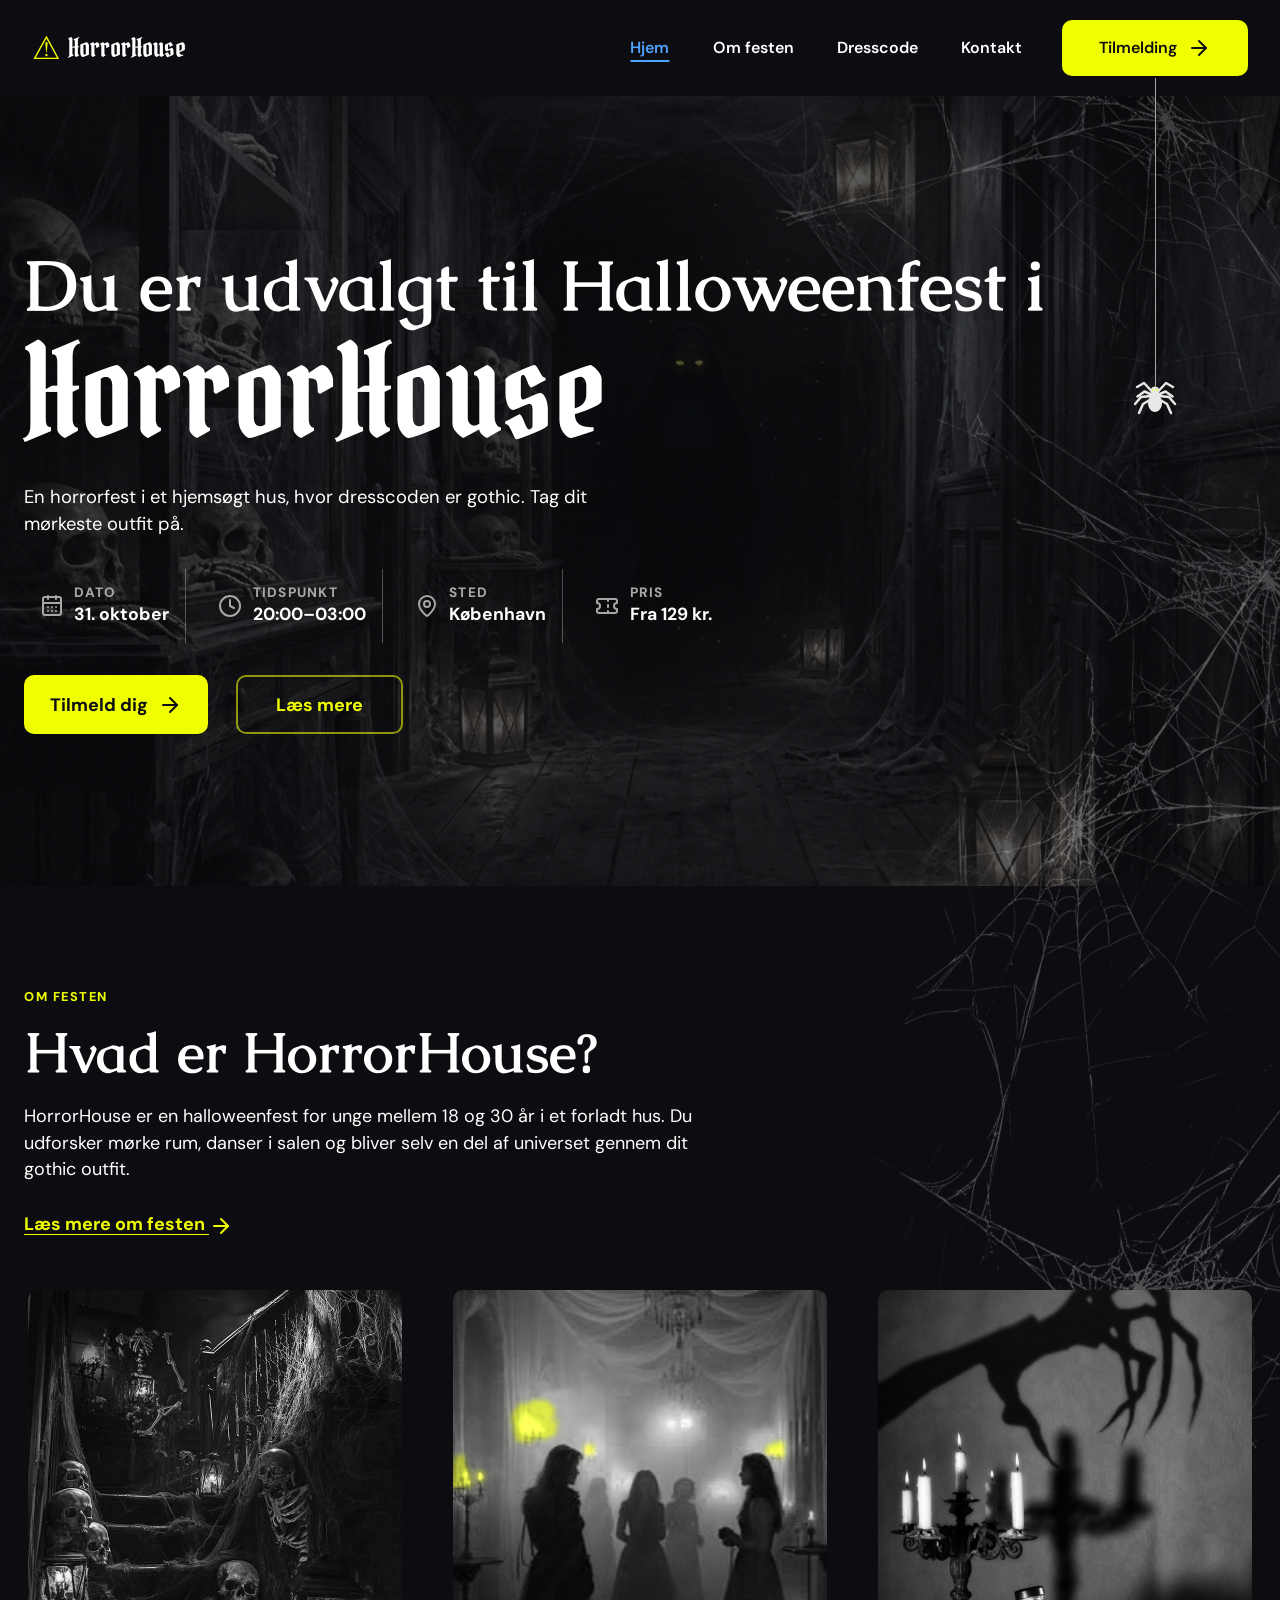
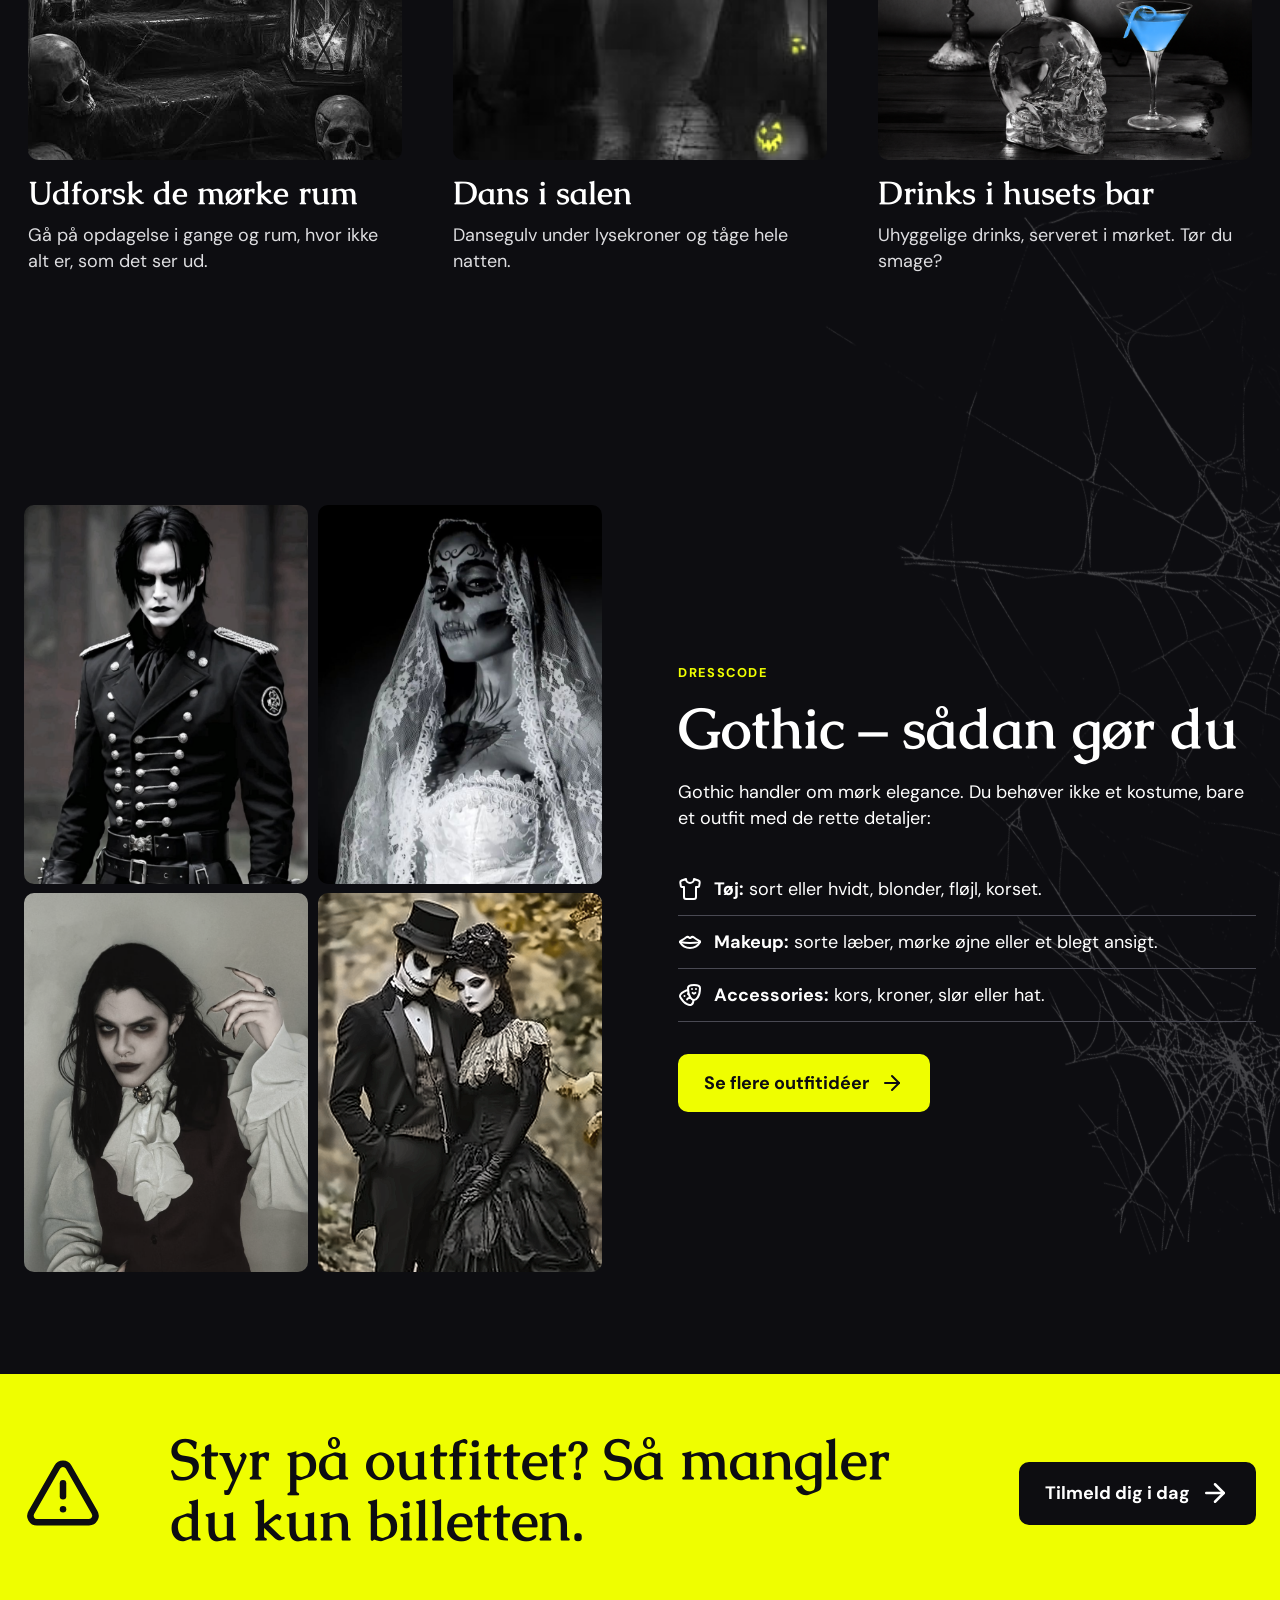
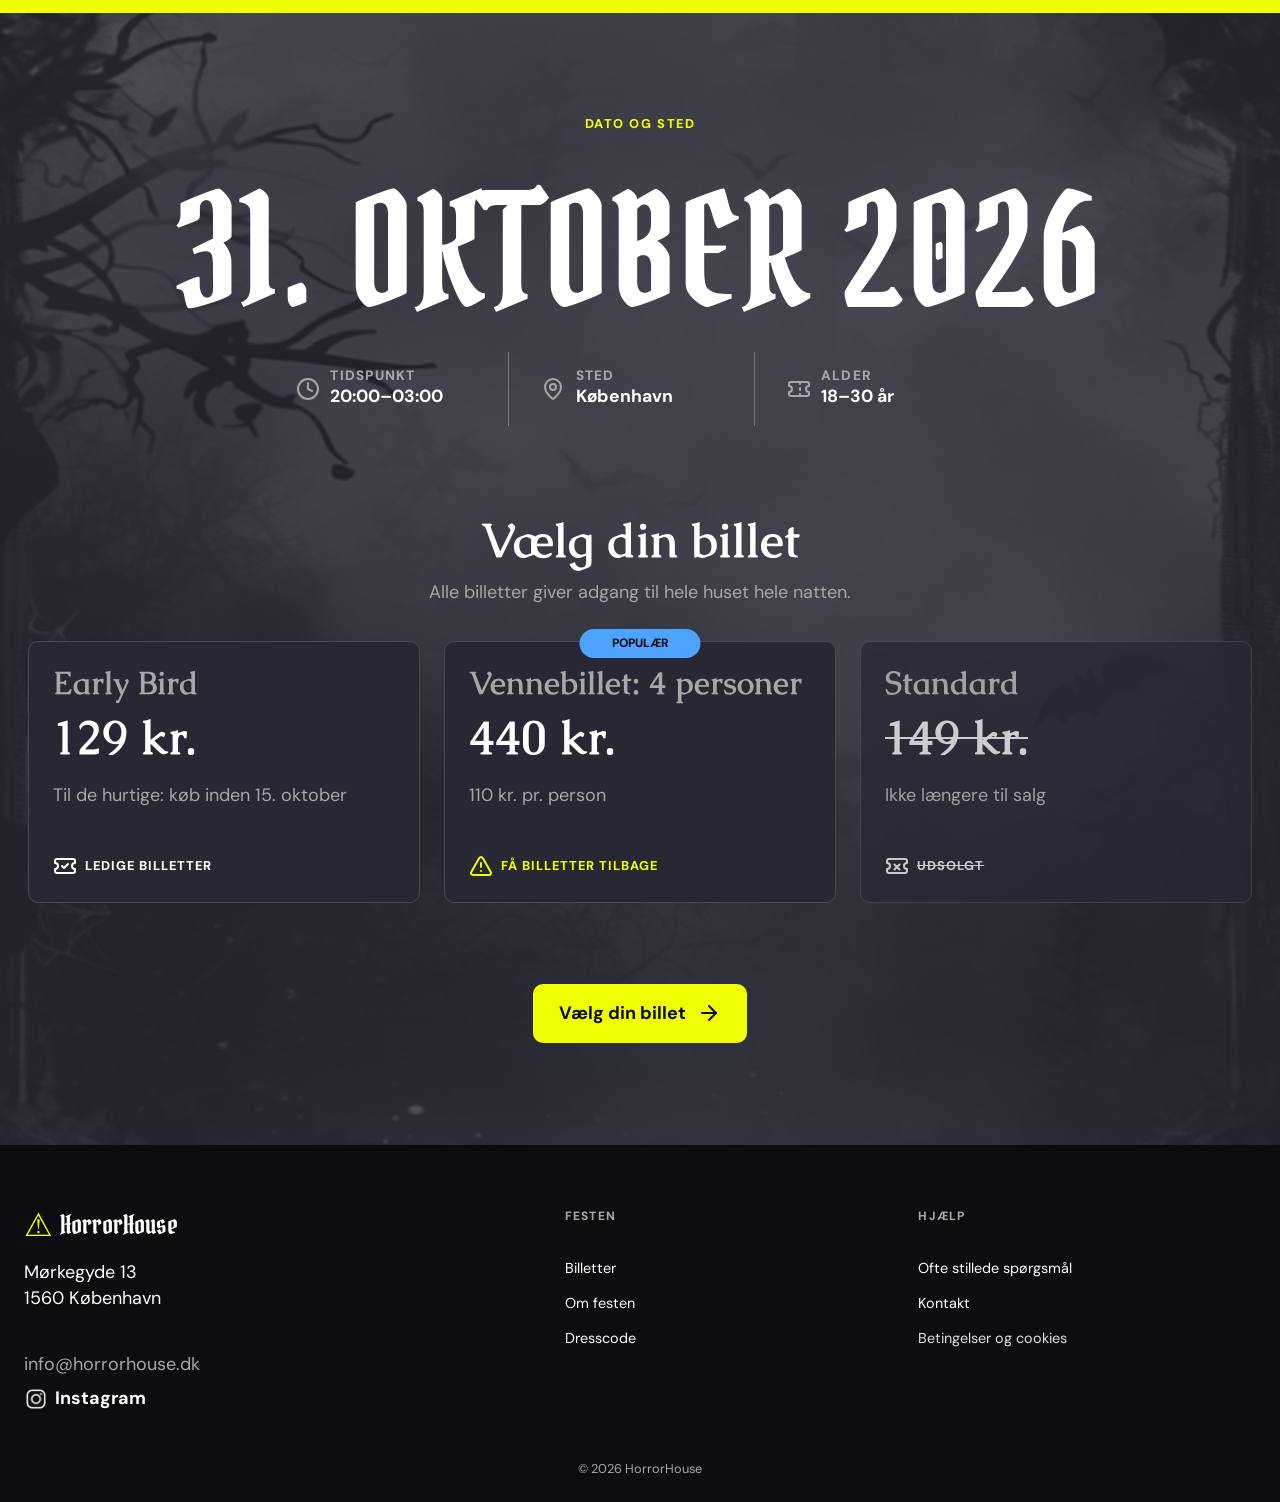
==== index.html @ ebe51654 "Desktop rettet" ====
<!doctype html>
<html lang="da">
<head>
  <meta charset="utf-8">
  <meta name="viewport" content="width=device-width, initial-scale=1">
  <title>HorrorHouse – halloweenfest i København</title>
  <meta name="description" content="Oplev HorrorHouse, en fiktiv gothic halloweenfest for 18–30-årige i København den 31. oktober 2026.">
  <link rel="stylesheet" href="css/style.css">
  <script src="js/script.js" defer></script>
</head>
<body>
  <svg xmlns="http://www.w3.org/2000/svg" style="display:none"><symbol id="i-calendar-days" viewBox="0 0 24 24"><path d="M8 2v3"/><path d="M16 2v3"/><rect x="3" y="3" width="18" height="18" rx="2"/><path d="M3 9h18"/><path d="M8 13h.01"/><path d="M12 13h.01"/><path d="M16 13h.01"/><path d="M8 17h.01"/><path d="M12 17h.01"/><path d="M16 17h.01"/></symbol><symbol id="i-clock" viewBox="0 0 24 24"><circle cx="12" cy="12" r="10"/><path d="M12 6v6l4 2"/></symbol><symbol id="i-map-pin" viewBox="0 0 24 24"><path d="M20 10c0 4.993-5.539 10.193-7.399 11.799a1 1 0 0 1-1.202 0C9.539 20.193 4 14.993 4 10a8 8 0 0 1 16 0"/><circle cx="12" cy="10" r="3"/></symbol><symbol id="i-ticket" viewBox="0 0 24 24"><path d="M2 9a3 3 0 0 1 0 6v2a2 2 0 0 0 2 2h16a2 2 0 0 0 2-2v-2a3 3 0 0 1 0-6V7a2 2 0 0 0-2-2H4a2 2 0 0 0-2 2Z"/><path d="M13 5v2"/><path d="M13 17v2"/><path d="M13 11v2"/></symbol><symbol id="i-ticket-check" viewBox="0 0 24 24"><path d="M2 9a3 3 0 0 1 0 6v2a2 2 0 0 0 2 2h16a2 2 0 0 0 2-2v-2a3 3 0 0 1 0-6V7a2 2 0 0 0-2-2H4a2 2 0 0 0-2 2Z"/><path d="m9 12 2 2 4-4"/></symbol><symbol id="i-ticket-x" viewBox="0 0 24 24"><path d="M2 9a3 3 0 0 1 0 6v2a2 2 0 0 0 2 2h16a2 2 0 0 0 2-2v-2a3 3 0 0 1 0-6V7a2 2 0 0 0-2-2H4a2 2 0 0 0-2 2Z"/><path d="m9.5 10.5 5 5"/><path d="m14.5 10.5-5 5"/></symbol><symbol id="i-arrow-right" viewBox="0 0 24 24"><path d="M5 12h14"/><path d="m12 5 7 7-7 7"/></symbol><symbol id="i-shirt" viewBox="0 0 24 24"><path d="M20.38 3.46 16 2a4 4 0 0 1-8 0L3.62 3.46a2 2 0 0 0-1.34 2.23l.58 3.47a1 1 0 0 0 .99.84H6v10c0 1.1.9 2 2 2h8a2 2 0 0 0 2-2V10h2.15a1 1 0 0 0 .99-.84l.58-3.47a2 2 0 0 0-1.34-2.23z"/></symbol><symbol id="i-mouth" viewBox="0 0 24 24"><path d="M2 12a50.5 50.5 0 0020 0 1 1 0 00-1-1"/><path d="M2.457 11.159a1 1 0 00-.307 1.369 11.59 11.59 0 0019.7 0 1 1 0 00-.308-1.368c-2.426-1.568-3.65-2.284-5.479-3.644a2.6 2.6 0 00-3.373.208 1 1 0 01-1.38 0 2.62 2.62 0 00-3.373-.208c-1.83 1.36-3.053 2.076-5.48 3.643"/></symbol><symbol id="i-drama" viewBox="0 0 24 24"><path d="M10 11h.01"/><path d="M14 6h.01"/><path d="M18 6h.01"/><path d="M6.5 13.1h.01"/><path d="M22 5c0 9-4 12-6 12s-6-3-6-12c0-2 2-3 6-3s6 1 6 3"/><path d="M17.4 9.9c-.8.8-2 .8-2.8 0"/><path d="M10.1 7.1C9 7.2 7.7 7.7 6 8.6c-3.5 2-4.7 3.9-3.7 5.6 4.5 7.8 9.5 8.4 11.2 7.4.9-.5 1.9-2.1 1.9-4.7"/><path d="M9.1 16.5c.3-1.1 1.4-1.7 2.4-1.4"/></symbol><symbol id="i-triangle-alert" viewBox="0 0 24 24"><path d="m21.73 18-8-14a2 2 0 0 0-3.48 0l-8 14A2 2 0 0 0 4 21h16a2 2 0 0 0 1.73-3"/><path d="M12 9v4"/><path d="M12 17h.01"/></symbol></svg>
  <a class="skip-link" href="#main-content">Gå til hovedindhold</a>
  <header class="site-header">
    <a class="brand" href="index.html" aria-label="HorrorHouse – forside"><span class="brand-mark" aria-hidden="true">⚠</span><span>HorrorHouse</span></a>
    <button class="menu-toggle" type="button" aria-expanded="false" aria-controls="primary-navigation"><span class="sr-only">Åbn menu</span><span aria-hidden="true"></span></button>
    <nav class="site-nav" id="primary-navigation" aria-label="Primær navigation">
      <a href="index.html" aria-current="page">Hjem</a>
      <a href="om-festen.html">Om festen</a>
      <a href="dresscode.html">Dresscode</a>
      <a href="kontakt.html">Kontakt</a>
      <a class="button button-small" href="tilmelding.html">Tilmelding <svg class="icon" aria-hidden="true"><use href="#i-arrow-right"/></svg></a>
    </nav>
  </header>

  <main id="main-content" class="home-main">
    <section class="home-hero hero-dark" aria-labelledby="home-title">
      <div class="hero-media" aria-hidden="true">
        <img class="hero-image" src="assets/images/home/hero.jpg" width="1376" height="768" alt="" fetchpriority="high">
        <div class="hero-overlay"></div>
      </div>
      <div class="decor-layer" aria-hidden="true">
        <div class="web web-hero-2"><div class="web-shape"><img class="web-image" src="assets/images/home/web.png" width="673" height="1200" alt=""></div></div>
        <div class="web web-hero-1"><div class="web-shape"><img class="web-image" src="assets/images/home/web.png" width="673" height="1200" alt=""></div></div>
        <div class="hero-thread"><img class="hero-spider" src="assets/icons/figma-09.svg" width="50" height="50" alt=""></div>
      </div>
      <div class="container hero-content">
        <h1 id="home-title"><span class="hero-title-line">Du er udvalgt til Halloweenfest i</span> <span class="hero-title-brand pirata">HorrorHouse</span></h1>
        <p class="hero-lead">En horrorfest i et hjemsøgt hus, hvor dresscoden er gothic. Tag dit mørkeste outfit på.</p>
        <dl class="event-facts event-facts-hero">
          <div><dt><svg class="icon" aria-hidden="true"><use href="#i-calendar-days"/></svg>Dato</dt><dd>31. oktober</dd></div>
          <div><dt><svg class="icon" aria-hidden="true"><use href="#i-clock"/></svg>Tidspunkt</dt><dd>20:00–03:00</dd></div>
          <div><dt><svg class="icon" aria-hidden="true"><use href="#i-map-pin"/></svg>Sted</dt><dd>København</dd></div>
          <div><dt><svg class="icon" aria-hidden="true"><use href="#i-ticket"/></svg>Pris</dt><dd>Fra 129 kr.</dd></div>
        </dl>
        <div class="button-row"><a class="button" href="tilmelding.html">Tilmeld dig <svg class="icon" aria-hidden="true"><use href="#i-arrow-right"/></svg></a><a class="button button-secondary" href="om-festen.html">Læs mere</a></div>
      </div>
    </section>

    <section class="section section-dark home-about-section" aria-labelledby="about-home-title">
      <div class="decor-layer" aria-hidden="true">
        <div class="web web-about"><div class="web-shape"><img class="web-image" src="assets/images/home/web.png" width="673" height="1200" alt=""></div></div>
      </div>
      <div class="container">
        <div class="home-about-intro">
          <p class="eyebrow">Om festen</p>
          <h2 id="about-home-title">Hvad er HorrorHouse?</h2>
          <p>HorrorHouse er en halloweenfest for unge mellem 18 og 30 år i et forladt hus. Du udforsker mørke rum, danser i salen og bliver selv en del af universet gennem dit gothic outfit.</p>
          <a class="text-link" href="om-festen.html">Læs mere om festen <svg class="icon" aria-hidden="true"><use href="#i-arrow-right"/></svg></a>
        </div>
        <div class="card-scroller" tabindex="0" role="region" aria-label="Oplevelser – rul vandret for flere">
          <article class="image-card"><img src="assets/images/home/home-1.jpg" width="723" height="960" loading="lazy" alt="Mørk trappe med spindelvæv, skeletter og lanterner"><div><h3>Udforsk de mørke rum</h3><p>Gå på opdagelse i gange og rum, hvor ikke alt er, som det ser ud.</p></div></article>
          <article class="image-card"><img src="assets/images/home/home-05.png" width="236" height="419" loading="lazy" alt="Silhuetter af gæster i en tåget balsal"><div><h3>Dans i salen</h3><p>Dansegulv under lysekroner og tåge hele natten.</p></div></article>
          <article class="image-card"><img src="assets/images/home/home-06.png" width="1024" height="1536" loading="lazy" alt="Blå drink og kranieflaske ved levende lys"><div><h3>Drinks i husets bar</h3><p>Uhyggelige drinks, serveret i mørket. Tør du smage?</p></div></article>
        </div>
      </div>
    </section>

    <section class="section dresscode-preview" aria-labelledby="dresscode-home-title">
      <div class="decor-layer" aria-hidden="true">
        <div class="web web-dresscode"><div class="web-shape"><img class="web-image" src="assets/images/home/web.png" width="673" height="1200" alt=""></div></div>
      </div>
      <div class="container split split-wide">
        <div class="portrait-grid" role="group" aria-label="Inspiration til gothic outfits">
          <img src="assets/images/home/home-5.png" width="826" height="1264" loading="lazy" alt="Sort militærinspireret gothic outfit">
          <img src="assets/images/home/home-13.jpg" width="736" height="1262" loading="lazy" alt="Gothic brudelook med hvidt slør og dramatisk makeup">
          <img src="assets/images/home/home-3.png" width="826" height="1264" loading="lazy" alt="Gothic outfit med hvid skjorte og mørk vest">
          <img src="assets/images/home/home-2.png" width="944" height="1772" loading="lazy" alt="Gothic par i sorte klassiske outfits">
        </div>
        <div>
          <p class="eyebrow">Dresscode</p>
          <h2 id="dresscode-home-title">Gothic – sådan gør du</h2>
          <p>Gothic handler om mørk elegance. Du behøver ikke et kostume, bare et outfit med de rette detaljer:</p>
          <ul class="accent-list">
            <li><svg class="icon" aria-hidden="true"><use href="#i-shirt"/></svg><strong>Tøj:</strong> sort eller hvidt, blonder, fløjl, korset.</li>
            <li><svg class="icon" aria-hidden="true"><use href="#i-mouth"/></svg><strong>Makeup:</strong> sorte læber, mørke øjne eller et blegt ansigt.</li>
            <li><svg class="icon" aria-hidden="true"><use href="#i-drama"/></svg><strong>Accessories:</strong> kors, kroner, slør eller hat.</li>
          </ul>
          <a class="button" href="dresscode.html">Se flere outfitidéer <svg class="icon" aria-hidden="true"><use href="#i-arrow-right"/></svg></a>
        </div>
      </div>
    </section>

    <section class="cta-band" aria-labelledby="outfit-cta-title"><div class="container cta-inner"><svg class="icon icon--xl" aria-hidden="true"><use href="#i-triangle-alert"/></svg><h2 id="outfit-cta-title">Styr på outfittet? Så mangler du kun billetten.</h2><a class="button button-dark" href="tilmelding.html">Tilmeld dig i dag <svg class="icon icon--lg" aria-hidden="true"><use href="#i-arrow-right"/></svg></a></div></section>

    <section class="section tickets-home" aria-labelledby="tickets-home-title">
      <div class="tickets-overlay"></div>
      <div class="container tickets-content">
        <p class="eyebrow">Dato og sted</p>
        <h2 id="tickets-home-title"><span class="display-number">31.</span> oktober 2026</h2>
        <dl class="event-facts event-facts-bottom"><div><dt><svg class="icon" aria-hidden="true"><use href="#i-clock"/></svg>Tidspunkt</dt><dd>20:00–03:00</dd></div><div><dt><svg class="icon" aria-hidden="true"><use href="#i-map-pin"/></svg>Sted</dt><dd>København</dd></div><div><dt><svg class="icon" aria-hidden="true"><use href="#i-ticket"/></svg>Alder</dt><dd>18–30 år</dd></div></dl>
        <div class="tickets-heading"><h3>Vælg din billet</h3><p>Alle billetter giver adgang til hele huset hele natten.</p></div>
        <div class="ticket-grid">
          <article class="ticket-card available"><p class="ticket-status"><svg class="icon" aria-hidden="true"><use href="#i-ticket-check"/></svg>Ledige billetter</p><h3>Early Bird</h3><p class="price">129 kr.</p><p>Til de hurtige: køb inden 15. oktober</p></article>
          <article class="ticket-card featured"><p class="ticket-status"><svg class="icon" aria-hidden="true"><use href="#i-triangle-alert"/></svg>Få billetter tilbage</p><h3>Vennebillet: 4 personer</h3><p class="price">440 kr.</p><p>110 kr. pr. person</p><span class="badge">Populær</span></article>
          <article class="ticket-card sold-out"><p class="ticket-status"><svg class="icon" aria-hidden="true"><use href="#i-ticket-x"/></svg>Udsolgt</p><h3>Standard</h3><p class="price">149 kr.</p><p>Ikke længere til salg</p></article>
        </div>
        <a class="button" href="tilmelding.html">Vælg din billet <svg class="icon" aria-hidden="true"><use href="#i-arrow-right"/></svg></a>
      </div>
    </section>
  </main>

  <footer class="site-footer">
    <div class="container footer-grid">
      <div class="footer-brand"><a class="brand" href="index.html"><span class="brand-mark" aria-hidden="true">⚠</span><span>HorrorHouse</span></a><address>Mørkegyde 13<br>1560 København</address></div>
      <div class="footer-contact"><a href="mailto:info@horrorhouse.dk">info@horrorhouse.dk</a><a class="instagram" href="https://www.instagram.com/" aria-label="HorrorHouse på Instagram"><img src="assets/images/home/home-12.png" width="100" height="100" alt=""> Instagram</a></div>
      <nav class="footer-nav" aria-label="Footer navigation"><div><h2>Festen</h2><a href="tilmelding.html">Billetter</a><a href="om-festen.html">Om festen</a><a href="dresscode.html">Dresscode</a></div><div><h2>Hjælp</h2><a href="kontakt.html#faq">Ofte stillede spørgsmål</a><a href="kontakt.html">Kontakt</a><span>Betingelser og cookies</span></div></nav>
    </div><p class="copyright">© 2026 HorrorHouse</p>
  </footer>
</body>
</html>
---- css/style.css ----
/* === Fonts === */

@font-face {
  font-family: "Pirata One";
  src: url("../assets/fonts/pirata-one-regular.ttf") format("truetype");
  font-weight: 400;
  font-style: normal;
  font-display: swap;
}

@font-face {
  font-family: Caudex;
  src: url("../assets/fonts/caudex-regular.ttf") format("truetype");
  font-weight: 400;
  font-style: normal;
  font-display: swap;
}

@font-face {
  font-family: Caudex;
  src: url("../assets/fonts/caudex-bold.ttf") format("truetype");
  font-weight: 700;
  font-style: normal;
  font-display: swap;
}

@font-face {
  font-family: "DM Sans";
  src: url("../assets/fonts/dm-sans-regular.ttf") format("truetype");
  font-weight: 400;
  font-style: normal;
  font-display: swap;
}

@font-face {
  font-family: "DM Sans";
  src: url("../assets/fonts/dm-sans-semibold.ttf") format("truetype");
  font-weight: 600;
  font-style: normal;
  font-display: swap;
}

@font-face {
  font-family: "DM Sans";
  src: url("../assets/fonts/dm-sans-bold.ttf") format("truetype");
  font-weight: 700;
  font-style: normal;
  font-display: swap;
}

@font-face {
  font-family: "DM Sans";
  src: url("../assets/fonts/dm-sans-extrabold.ttf") format("truetype");
  font-weight: 800;
  font-style: normal;
  font-display: swap;
}


/* === Variables, reset and base styles === */

:root {
  --black: #0d0d11;
  --gray: #282835;
  --gray-2: #494953;
  --muted: #a7a7a7;
  --white: #fff;
  --yellow: #effe00;
  --blue: #4da3ff;
  --error: #ff8278;
  --radius: 10px;
  --container: 1280px; /* Figma: 1440 px frame med 80 px sidemargen */
  --header-pad-x: max(2rem, calc((100vw - var(--container)) / 2)); /* header: afstand til sidekant (desktop) */
  --nav-cta-width: 186px; /* header-CTA (Figma: 186 × 56 px). Bruges også til at centrere edderkoppetråden under knappen */
  --space-section: clamp(4.5rem, 8vw, 8rem);
}

*,
*::before,
*::after {
  box-sizing: border-box;
}

html {
  scroll-behavior: smooth;
}

body {
  margin: 0;
  background: var(--black);
  color: var(--white);
  font-family: "DM Sans", sans-serif;
  font-size: 1.0625rem;
  line-height: 1.45;
  overflow-x: hidden;
  overflow-x: clip;
}

body.menu-open {
  overflow: hidden;
}

img {
  display: block;
  max-width: 100%;
  height: auto;
}

a {
  color: inherit;
  text-underline-offset: .2em;
}

button,
input,
select,
textarea {
  font: inherit;
}

button {
  color: inherit;
}

h1,
h2,
h3,
p {
  margin-top: 0;
}

h1,
h2,
h3 {
  font-family: Caudex, serif;
  line-height: 1.08;
}

h1 {
  font-size: clamp(3rem, 8vw, 6rem);
  margin-bottom: 1.4rem;
}

h2 {
  font-size: clamp(2rem, 5vw, 3.5rem);
  margin-bottom: 1.25rem;
}

h3 {
  font-size: clamp(1.35rem, 2.5vw, 2rem);
  margin-bottom: .75rem;
}

p {
  margin-bottom: 1.35rem;
}

.icon {
  width: 24px;
  height: 24px;
  flex-shrink: 0;
  fill: none;
  stroke: currentColor;
  stroke-width: 2;
  stroke-linecap: round;
  stroke-linejoin: round;
}
.icon--lg { width: 30px; height: 30px; } /* pilen i CTA-knappen */
.icon--xl { width: 78px; height: 78px; } /* advarselstrekanten */

.pirata {
  font-family: "Pirata One", serif;
  font-weight: 400;
}

.container {
  width: min(100% - 2rem, var(--container));
  margin-inline: auto;
}

.section {
  padding-block: var(--space-section);
  background: var(--black);
}

.section-gray {
  background: var(--gray);
}

.section-dark {
  background: #16161d;
}

.sr-only {
  position: absolute !important;
  width: 1px;
  height: 1px;
  padding: 0;
  margin: -1px;
  overflow: hidden;
  white-space: nowrap;
  border: 0;
}

.skip-link {
  position: fixed;
  z-index: 1000;
  top: .75rem;
  left: .75rem;
  padding: .8rem 1rem;
  border-radius: var(--radius);
  background: var(--yellow);
  color: var(--black);
  font-weight: 800;
  transform: translateY(-180%);
}

.skip-link:focus {
  transform: none;
}

:focus-visible {
  outline: 3px solid var(--yellow);
  outline-offset: 4px;
}


/* === Header and navigation === */

.site-header {
  height: 70px;
  padding: 0 1rem;
  background: var(--black);
  display: flex;
  align-items: center;
  justify-content: space-between;
  position: relative;
  z-index: 100;
}

.brand {
  display: inline-flex;
  align-items: center;
  gap: .45rem;
  text-decoration: none;
  font: 400 1.6rem/1 "Pirata One", serif;
  white-space: nowrap;
}

.brand-mark {
  color: var(--yellow);
  font-family: system-ui, sans-serif;
  font-size: 1.25em;
  line-height: 1;
}

.menu-toggle {
  width: 44px;
  height: 44px;
  border: 0;
  border-radius: var(--radius);
  background: transparent;
  display: grid;
  place-items: center;
  cursor: pointer;
}

.menu-toggle > span[aria-hidden] {
  width: 26px;
  height: 18px;
  position: relative;
  border-top: 2px solid var(--white);
  border-bottom: 2px solid var(--white);
}

.menu-toggle > span[aria-hidden]::after {
  content: "";
  position: absolute;
  left: 0;
  right: 0;
  top: 6px;
  border-top: 2px solid var(--white);
}

.menu-toggle[aria-expanded="true"] > span[aria-hidden] {
  border: 0;
}

.menu-toggle[aria-expanded="true"] > span[aria-hidden]::before,
.menu-toggle[aria-expanded="true"] > span[aria-hidden]::after {
  content: "";
  position: absolute;
  inset: auto 0;
  top: 8px;
  border-top: 2px solid var(--white);
  transform: rotate(45deg);
}

.menu-toggle[aria-expanded="true"] > span[aria-hidden]::after {
  transform: rotate(-45deg);
}

.site-nav {
  display: none;
  position: fixed;
  inset: 70px 0 0;
  background: var(--black);
  padding: 3rem 1.25rem;
  flex-direction: column;
  align-items: stretch;
  gap: .5rem;
  overflow: auto;
}

.site-nav.is-open {
  display: flex;
}

.site-nav a {
  padding: 1rem;
  border-bottom: 1px solid var(--gray-2);
  text-decoration: none;
  font-size: 1.25rem;
  font-weight: 600;
}

.site-nav a[aria-current="page"] {
  color: var(--blue);
  text-decoration: underline;
  text-decoration-thickness: 2px;
}

.site-nav a:not(.button):hover,
.text-link:hover,
.footer-contact a:hover,
.footer-nav a:hover {
  color: var(--blue);
}

.site-nav .button[aria-current="page"] {
  background: var(--blue);
  border-color: var(--blue);
  color: var(--black);
  text-decoration: none;
}


/* === Buttons, links and shared elements === */

.button {
  min-height: 52px;
  display: inline-flex;
  align-items: center;
  justify-content: center;
  gap: .65rem;
  padding: .9rem 1.5rem;
  border: 2px solid var(--yellow);
  border-radius: var(--radius);
  background: var(--yellow);
  color: var(--black);
  font-weight: 700;
  text-decoration: none;
  cursor: pointer;
  transition: background-color .2s, color .2s, transform .2s;
}

.button:hover {
  background: var(--blue);
  border-color: var(--blue);
  color: var(--black);
}

.button:active {
  transform: translateY(1px);
}

.button-secondary {
  background: transparent;
  color: var(--yellow);
  border-color: #effe0091;
  padding: 0 38px;
}

.button-secondary:hover {
  background: var(--blue);
  border-color: var(--blue);
  color: var(--black);
}

.button-dark {
  background: var(--black);
  border-color: var(--black);
  color: var(--white);
}

.button-dark:hover {
  background: var(--blue);
  border-color: var(--blue);
  color: var(--black);
}

.cta-band :focus-visible {
  outline-color: var(--black);
}

.button-small {
  min-height: 46px;
  padding: .7rem 1.25rem;
}

.button-row {
  display: flex;
  flex-wrap: wrap;
  gap: 1.7rem;
}

.text-link {
  display: inline-block;
  font-weight: 700;
  color: var(--yellow);
  margin-top: .5rem;
}

.text-link .icon {
  vertical-align: middle;
}

.eyebrow {
  text-transform: uppercase;
  letter-spacing: .12em;
  font-size: .8rem;
  font-weight: 800;
  color: var(--yellow);
  margin-bottom: 1rem;
}

.hero-overlay,
.tickets-overlay,
.signup-overlay {
  position: absolute;
  inset: 0;
  background: linear-gradient(90deg, rgba(13, 13, 17, .95), rgba(13, 13, 17, .55));
}


/* === Home page: hero === */

.hero-dark,
.page-hero,
.signup-hero,
.contact-hero {
  position: relative;
  isolation: isolate;
  background-repeat: no-repeat;
  background-size: cover;
  background-position: center;
}

.hero-content,
.page-hero-content,
.signup-hero > .container,
.contact-hero > .container {
  position: relative;
  z-index: 1;
}

.home-hero h1 {
  max-width: 850px;
}

.hero-lead {
  max-width: 620px;
  font-size: 1.15rem;
}

.event-facts {
  display: grid;
  margin: 2rem 0;
  padding: 0;
}

.event-facts > div {
  padding: 1rem 0;
  border-bottom: 1px solid rgba(255, 255, 255, .28);
}

.event-facts dt {
  color: var(--muted);
  font-size: .85rem;
  text-transform: uppercase;
  font-weight: 800;
  letter-spacing: .09em;
  line-height: 1.2;
}

.event-facts dd {
  margin: 0;
  font-weight: 700;
  font-size: 1.1rem;
}

.event-facts-hero {
  grid-template-columns: repeat(2, 1fr);
  max-width: 700px;
  gap: 0 1rem;
}

/* Ikon til venstre for label og værdi, lodret centreret ud for begge linjer */
.event-facts-hero > div {
  position: relative;
}

.event-facts-hero dt,
.event-facts-hero dd {
  padding-left: 2.15rem;
}

.event-facts-hero .icon {
  position: absolute;
  top: 50%;
  left: 0;
  transform: translateY(-50%);
}


/* === Home page: hero image, spiderwebs and load animation === */

/*
  Load animation: START -> END (design frames: desktop 1440 px, mobile 402 px).
  The normal styles below are the END state, so the page looks correct without
  JavaScript and with reduced motion. The @keyframes only describe the START
  state. Mobile-first: mobile values here, desktop values in the 900px query.
  Timing is controlled by the --load-* variables.
*/

:root {
  --load-fade-duration: 1.6s;
  --load-fade-easing: ease-out;
  --load-fall-duration: 2.2s;
  --load-fall-easing: ease-in-out;
}

.home-hero {
  --hero-image-height: 284px;
  --hero-overlay-start: .9;
  --hero-overlay-end: .72;
  --thread-top: -20px;
  --thread-right: 9px;
  --thread-start: 30px;
  --thread-end: 201px;
  --spider-size: 20px;
  --spider-hang-start: 6px;
  --spider-hang-end: 10px;
  min-height: 760px;
  display: flex;
  align-items: flex-start;
  padding-block: calc(var(--hero-image-height) + 1.25rem) 4rem;
  /* No isolation: the layers below are ordered together with the neighbouring sections */
  isolation: auto;
}

/* Layer order (bottom to top): image + overlay 0, webs 1, content 2, thread and spider 101 */
.home-hero .hero-content {
  z-index: 2;
}

/* The spiderwebs extend past the right page edge: clip them on the page wrapper, not on the hero */
.home-main {
  overflow-x: clip;
}

.home-about-section,
.dresscode-preview {
  position: relative;
}

.home-about-section > .container,
.dresscode-preview > .container {
  position: relative;
  z-index: 2;
}

/* Hero image and overlay (mobile: banner above the text, desktop: whole hero) */
.hero-media {
  position: absolute;
  z-index: 0;
  inset: 0 0 auto;
  height: var(--hero-image-height);
  overflow: hidden;
}

.hero-image {
  position: absolute;
  top: 0;
  left: 0;
  width: 100%;
  max-width: none;
  height: 100%;
  object-fit: cover;
  transform: var(--hero-image-end, none);
  animation: hero-image-pan var(--load-fade-duration) var(--load-fade-easing) backwards;
}

.home-hero .hero-overlay {
  background: var(--black);
  opacity: var(--hero-overlay-end);
  animation: hero-overlay-lighten var(--load-fade-duration) var(--load-fade-easing) backwards;
}

/* Layer matching the design's container: 20px inside the page edges on mobile */
.decor-layer {
  position: absolute;
  inset: 0 20px;
  pointer-events: none;
}

/* Spiderwebs: .web = rotated bounding box, .web-shape = rotated/flipped element, .web-image = image fill */
.web {
  position: absolute;
  z-index: 1;
  top: var(--web-top);
  right: var(--web-right);
  width: var(--web-width);
  height: var(--web-height);
  display: flex;
  align-items: center;
  justify-content: center;
  pointer-events: none;
  animation: web-fade-in var(--load-fade-duration) var(--load-fade-easing) backwards;
}

.web-shape {
  position: relative;
  flex: none;
  width: var(--shape-width);
  height: var(--shape-height);
  overflow: hidden;
  transform: var(--shape-transform);
}

.web-image {
  position: absolute;
  top: var(--image-top, 0);
  left: .03%;
  width: var(--image-width, 105.11%);
  max-width: none;
  height: var(--image-height, 100%);
  opacity: var(--image-opacity, .24);
}

.web-hero-1 {
  --web-top: -208px;
  --web-right: -76.47px;
  --web-width: 240.47px;
  --web-height: 471.11px;
  --shape-width: 171.72px;
  --shape-height: 449.66px;
  --shape-transform: rotate(-9.07deg) scaleY(-1);
}

.web-hero-2 {
  --web-top: 212.31px;
  --web-right: -86.63px;
  --web-width: 207.66px;
  --web-height: 405.49px;
  --shape-width: 171.72px;
  --shape-height: 391.1px;
  --shape-transform: rotate(5.38deg) scaleY(-1);
  --image-top: -34.3%;
  --image-height: 134.3%;
}

.web-about {
  --web-top: -100px;
  --web-right: -107.07px;
  --web-width: 237.07px;
  --web-height: 461.32px;
  --shape-width: 166.1px;
  --shape-height: 439.79px;
  --shape-transform: rotate(-9.59deg) scaleY(-1);
}

.web-dresscode {
  --web-top: -48px;
  --web-right: -72.9px;
  --web-width: 189.9px;
  --web-height: 347.53px;
  --shape-width: 143.41px;
  --shape-height: 330.18px;
  --shape-transform: rotate(-8.36deg) scaleY(-1);
}

/* Thread and spider move together: the spider hangs at the bottom end of the thread */
.hero-thread {
  position: absolute;
  z-index: 101;
  top: var(--thread-top);
  right: var(--thread-right);
  width: 1px;
  height: var(--thread-end);
  background: var(--muted);
  pointer-events: none;
  animation: thread-lower var(--load-fall-duration) var(--load-fall-easing) backwards;
}

.hero-spider {
  position: absolute;
  top: 100%;
  left: calc(var(--spider-size) / -2);
  width: var(--spider-size);
  max-width: none;
  height: var(--spider-size);
  transform: translateY(calc(var(--spider-hang-end) * -1));
  animation: spider-lower var(--load-fall-duration) var(--load-fall-easing) backwards;
}

/* The thread sits above the header (z-index 100), so hide it behind the open mobile menu */
body.menu-open .hero-thread {
  visibility: hidden;
}

@keyframes hero-overlay-lighten {
  from {
    opacity: var(--hero-overlay-start);
  }
}

@keyframes hero-image-pan {
  from {
    transform: var(--hero-image-start, none);
  }
}

@keyframes web-fade-in {
  from {
    opacity: 0;
  }
}

@keyframes thread-lower {
  from {
    height: var(--thread-start);
  }
}

@keyframes spider-lower {
  from {
    transform: translateY(calc(var(--spider-hang-start) * -1));
  }
}


/* === Home page: cards, about section, CTA and tickets === */

.card-scroller,
.ticket-grid {
  display: flex;
  gap: 1rem;
  overflow-x: auto;
  scroll-snap-type: x mandatory;
  padding: .25rem 1rem 1.25rem;
  margin-inline: -1rem;
  scrollbar-color: var(--yellow) var(--gray);
}

.ticket-grid {
  padding-top: 1.25rem;
}

.image-card,
.look-card,
.ticket-card {
  flex: 0 0 min(84vw, 330px);
  scroll-snap-align: start;
  border-radius: var(--radius);
  overflow: hidden;
  background: var(--gray);
}

.image-card img {
  width: 100%;
  height: 420px;
  object-fit: cover;
}

.image-card > div,
.look-card > div {
  padding: 1.4rem;
}

.image-card p,
.look-card p {
  color: #dedee1;
}

.home-about-section {
  background: var(--black);
}

.home-about-intro {
  max-width: 720px;
  margin-bottom: 3rem;
}

.home-about-section .card-scroller {
  gap: 1.5rem;
}

.home-about-section .image-card {
  background: transparent;
  border-radius: 0;
}

.home-about-section .image-card img {
  border-radius: var(--radius);
}

.home-about-section .image-card > div {
  padding: 1rem 0 0;
}

.feature-image {
  width: 100%;
  max-height: 520px;
  object-fit: cover;
  border-radius: var(--radius);
  margin-top: 2rem;
}

.portrait-grid {
  display: grid;
  grid-template-columns: repeat(2, 1fr);
  gap: .6rem;
  margin-bottom: 2rem;
}

.portrait-grid img {
  width: 100%;
  aspect-ratio: 3/4;
  object-fit: cover;
  object-position: center top;
  border-radius: var(--radius);
}

.portrait-grid img:nth-child(3) {
  object-position: center;
}

.accent-list {
  padding: 0;
  list-style: none;
  margin: 2rem 0;
}

.accent-list li {
  position: relative;
  padding: .8rem 0 .8rem 2.25rem;
  border-bottom: 1px solid var(--gray-2);
}

.accent-list .icon {
  position: absolute;
  top: 50%;
  left: 0;
  transform: translateY(-50%);
}

.cta-band {
  background: var(--yellow);
  color: var(--black);
  padding: 3.5rem 0;
  text-align: center;
}

.cta-inner {
  display: flex;
  flex-direction: column;
  align-items: center;
  gap: 1rem;
}

.cta-inner h2 {
  max-width: 780px;
  margin-bottom: .35rem;
}

.cta-inner p {
  margin-bottom: .5rem;
}

.tickets-home {
  position: relative;
  isolation: isolate;
  background: #282835;
  text-align: center;
}

.tickets-home .tickets-overlay {
  background: url("../assets/images/home/home-16.png") center/cover no-repeat;
  opacity: 20%;
  z-index: -1;
}

.tickets-content {
  position: relative;
}

.tickets-home h2 {
  font: 400 clamp(4.2rem, 12vw, 11.25rem)/.9 "Pirata One", serif;
  text-transform: uppercase;
  letter-spacing: .015em;
  margin: 3rem 0 2rem;
}

.display-number {
  font: inherit;
  color: inherit;
}

.tickets-heading {
  margin: clamp(3.5rem, 7vw, 7rem) auto 2rem;
}

.tickets-heading h3 {
  font-size: clamp(2rem, 4vw, 3rem);
  margin-bottom: .75rem;
}

.tickets-heading p {
  margin: 0;
  color: var(--muted);
}

.ticket-card {
  display: flex;
  flex-direction: column;
  text-align: left;
  padding: 1.5rem;
  border: 1px solid var(--gray-2);
  position: relative;
  overflow: visible;
}

.ticket-card.featured {
  border: 1px solid var(--gray-2);
}

.ticket-card.sold-out {
  opacity: .75;
}

.ticket-card h3,
.ticket-card p:not(.price):not(.ticket-status) {
  color: var(--muted);
}

/* Udsolgt-kortet er dæmpet (opacity), så teksten er lysere for at holde kontrasten */
.ticket-card.sold-out h3,
.ticket-card.sold-out p:not(.price):not(.ticket-status) {
  color: #c4c4c4;
}

.ticket-status {
  order: 10;
  display: flex;
  align-items: center;
  gap: .5rem;
  margin: auto 0 0;
  padding-top: 1.5rem;
  font-size: .8rem;
  text-transform: uppercase;
  letter-spacing: .08em;
  font-weight: 800;
  color: var(--yellow);
}

.available .ticket-status {
  color: var(--white);
}

.sold-out .ticket-status {
  color: var(--white);
  text-decoration: line-through;
}

.price {
  font: 700 3rem/1 Caudex, serif;
  color: var(--white);
}

.sold-out .price {
  text-decoration: line-through;
  text-decoration-thickness: 2px;
}

.badge {
  position: absolute;
  top: -.8rem;
  left: 50%;
  transform: translateX(-50%);
  background: var(--blue);
  color: var(--black);
  font-size: .75rem;
  font-weight: 800;
  text-transform: uppercase;
  padding: .35rem 2rem;
  border-radius: 99px;
}

.small-note {
  color: var(--muted);
  font-size: .95rem;
}

.event-facts-bottom {
  max-width: 218px;
  margin: 0 auto;
  text-align: center;
  grid-template-columns: 1fr;
  gap: 0;
}

.event-facts-bottom > div {
  display: flex;
  min-height: 123px;
  flex-direction: column;
  align-items: center;
  justify-content: center;
  border-bottom: 0;
  gap: .15rem;
}

.event-facts-bottom dt {
  display: flex;
  flex-direction: column;
  align-items: center;
  gap: .4rem;
}

.event-facts-bottom .icon {
  margin-bottom: .25rem;
}

.tickets-content > .button {
  margin-top: clamp(3rem, 6vw, 5rem);
}


/* === About page === */

.page-hero {
  min-height: 700px;
  display: flex;
  align-items: center;
  padding: 5rem 0;
}

.page-hero-content {
  max-width: 860px;
}

.page-hero-content > p:not(.eyebrow):not(.hero-meta) {
  max-width: 700px;
  font-size: 1.15rem;
}

.about-hero {
  background-image: url("../assets/images/about/about-02.jpg");
  background-position: center;
}

.about-hero .hero-overlay {
  background: linear-gradient(90deg, rgba(13, 13, 17, .92), rgba(13, 13, 17, .45));
}

.date-lockup {
  margin-top: 2rem;
  display: flex;
  align-items: center;
  gap: 1rem;
}

.date-lockup span {
  font: 400 6rem/1 "Pirata One", serif;
  color: var(--yellow);
}

.date-lockup strong {
  text-transform: uppercase;
  letter-spacing: .12em;
}

.hero-meta {
  text-transform: uppercase;
  letter-spacing: .08em;
  font-weight: 800;
  margin-top: 1.4rem;
}

.hero-meta span {
  color: var(--yellow);
  padding-inline: .45rem;
}

.split {
  display: grid;
  gap: 2rem;
  align-items: center;
}

.invitation {
  background: var(--gray);
  border-left: 5px solid var(--yellow);
  border-radius: var(--radius);
  padding: 2rem;
}

.invitation h3 {
  text-transform: uppercase;
  font: 800 .85rem/1.3 "DM Sans", sans-serif;
  letter-spacing: .12em;
  color: var(--yellow);
}

.numbered > div > span,
.look-card > div > span,
.style-steps > li > span {
  font: 400 2rem/1 "Pirata One", serif;
  color: var(--yellow);
}

.numbered b,
.look-card b {
  display: block;
  text-transform: uppercase;
  font-size: .75rem;
  letter-spacing: .12em;
  color: var(--yellow);
  margin-top: 1rem;
}

.timeline {
  list-style: none;
  padding: 0;
  margin: 3rem 0;
}

.timeline li {
  position: relative;
  display: grid;
  grid-template-columns: 1fr;
  gap: .7rem;
  padding: 0 0 2.5rem 2rem;
  border-left: 1px solid var(--gray-2);
}

.timeline li::before {
  content: "";
  position: absolute;
  left: -.5rem;
  top: .1rem;
  width: .9rem;
  height: .9rem;
  border: 3px solid var(--yellow);
  background: var(--black);
  border-radius: 50%;
}

.timeline time,
.timeline-time {
  text-transform: uppercase;
  font-weight: 800;
  font-size: .8rem;
  letter-spacing: .09em;
  color: var(--yellow);
}

.timeline h3 {
  margin-bottom: .3rem;
}

.timeline p {
  color: var(--muted);
  margin: 0;
}

.practical {
  border: 1px solid var(--gray-2);
  padding: 1.3rem;
  border-radius: var(--radius);
}


/* === Dresscode page === */

.dresscode-hero {
  background-color: var(--black);
  background-image: url("../assets/images/dresscode/dresscode-05.png");
  background-position: center top;
}

.dresscode-hero .hero-overlay {
  background: linear-gradient(90deg, rgba(13, 13, 17, .98), rgba(13, 13, 17, .86) 48%, rgba(13, 13, 17, .72));
}

.dresscode-hero h1 {
  color: var(--yellow);
  font-size: clamp(5rem, 15vw, 10rem);
  margin-bottom: 0;
}

.dresscode-hero h2 {
  font-size: clamp(1.7rem, 4vw, 3rem);
}

.swatches {
  display: grid;
  grid-template-columns: repeat(2, 1fr);
  gap: 1rem;
}

.swatches > div {
  display: grid;
  grid-template-columns: 44px 1fr;
  grid-template-rows: 1fr 1fr;
  column-gap: .7rem;
  align-items: center;
}

.swatch {
  grid-row: 1/3;
  width: 44px;
  height: 44px;
  border-radius: 50%;
  border: 1px solid var(--muted);
}

.swatch.black {
  background: #0d0d11;
}

.swatch.charcoal {
  background: #36363e;
}

.swatch.ivory {
  background: #f1eee3;
}

.swatch.silver {
  background: #b8bbc0;
}

.swatches strong {
  text-transform: uppercase;
  font-size: .8rem;
  letter-spacing: .08em;
}

.swatches small {
  color: var(--muted);
}

.look-card {
  background: var(--black);
}

.look-card img {
  width: 100%;
  height: 430px;
  background: var(--gray);
  object-fit: cover;
  object-position: center top;
  border-radius: var(--radius) var(--radius) 0 0;
}

.feature-image.tall {
  max-width: 420px;
  max-height: 600px;
}

.style-steps {
  list-style: none;
  padding: 0;
  margin: 0;
}

.style-steps li {
  display: grid;
  grid-template-columns: 42px 1fr;
  gap: 1rem;
  padding: 1.4rem 0;
  border-bottom: 1px solid var(--gray-2);
}

.style-steps h3 {
  font-size: 1.35rem;
  margin-bottom: .35rem;
}

.style-steps p {
  color: var(--muted);
  margin: 0;
}

.center-note {
  max-width: 760px;
  margin: 3rem auto 0;
  text-align: center;
  color: var(--muted);
}


/* === Signup page and form === */

.signup-hero {
  min-height: 580px;
  background-image: url("../assets/images/signup/signup-07.png");
  display: flex;
  align-items: center;
  padding: 5rem 0;
}

.signup-hero > .container {
  max-width: var(--container);
}

.signup-hero h1 {
  max-width: 700px;
}

.signup-hero p:not(.eyebrow) {
  max-width: 650px;
}

.ticket-grid-detailed .ticket-card {
  background: var(--gray);
}

.ticket-card ul {
  list-style: "✓  ";
  padding-left: 1.25rem;
  color: #e7e7e9;
}

.ticket-card li {
  margin: .7rem 0;
}

.ticket-card li::marker {
  color: var(--yellow);
  font-weight: 800;
}

.signup-section {
  position: relative;
  isolation: isolate;
  background: url("../assets/images/signup/signup-01.png") center/cover no-repeat;
}

.signup-overlay {
  background: rgba(13, 13, 17, .82);
  z-index: -1;
}

.form-layout {
  display: grid;
  gap: 2.5rem;
  align-items: start;
}

.demo-notice {
  border-left: 4px solid var(--yellow);
  border-radius: var(--radius);
  padding: 1rem;
  background: rgba(40, 40, 53, .9);
}

.styled-form {
  background: var(--gray);
  border-radius: var(--radius);
  padding: 1.25rem;
  display: grid;
  gap: .4rem;
}

.field {
  margin-bottom: .9rem;
}

.field label {
  display: block;
  margin-bottom: .45rem;
  font-weight: 700;
}

.field input,
.field select,
.field textarea {
  width: 100%;
  min-height: 50px;
  padding: .8rem 1rem;
  color: var(--white);
  background: #22222c;
  border: 1px solid #777783;
  border-radius: 6px;
}

.field textarea {
  min-height: 190px;
  resize: vertical;
}

.field input::placeholder,
.field textarea::placeholder {
  color: #bdbdc4;
  opacity: 1;
}

.field select {
  display: block;
  max-width: 100%;
  min-height: 56px;
  appearance: auto;
  color-scheme: dark;
  font-size: 1rem;
  line-height: 1.4;
}

.field select option {
  background: var(--white);
  color: var(--black);
  font-size: 1rem;
}

.field [aria-invalid="true"] {
  border: 2px solid var(--error);
}

.field-error {
  min-height: 1.25em;
  margin: .35rem 0 0;
  color: var(--error);
  font-size: .9rem;
  font-weight: 700;
}

.field-hint,
.privacy-note {
  margin: .4rem 0 0;
  color: #d0d0d5;
  font-size: .9rem;
}

.privacy-note {
  margin-bottom: 1rem;
}

.form-submit {
  width: 100%;
}

.confirmation-dialog {
  width: min(92vw, 590px);
  padding: 0;
  border: 2px solid var(--yellow);
  border-radius: var(--radius);
  background: var(--black);
  color: var(--white);
}

.confirmation-dialog::backdrop {
  background: rgba(0, 0, 0, .8);
}

.dialog-inner {
  text-align: center;
  padding: clamp(2rem, 6vw, 4rem);
}

.dialog-inner .brand-mark {
  font-size: 3rem;
}

.dialog-inner h2 {
  margin-top: 1rem;
}

.dialog-inner p {
  color: #ddd;
}


/* === Contact page and FAQ === */

.contact-hero {
  min-height: 520px;
  background-image: url("../assets/images/contact/contact-02.png");
  display: flex;
  align-items: center;
  padding: 4rem 0;
}

.contact-hero h1 {
  max-width: 700px;
}

.contact-hero p {
  max-width: 610px;
}

.contact-grid {
  display: grid;
  gap: 1.5rem;
  align-items: stretch;
}

.panel {
  height: 100%;
  background: var(--gray);
  border-radius: var(--radius);
  padding: 1.25rem;
}

.form-success {
  padding: 1rem;
  border: 2px solid var(--yellow);
  border-radius: var(--radius);
  background: var(--black);
  color: var(--white);
  font-weight: 700;
}

.faq-list details {
  border-bottom: 1px solid #60606b;
}

.faq-list summary {
  position: relative;
  list-style: none;
  cursor: pointer;
  padding: 1.3rem 2.5rem 1.3rem 0;
  font-weight: 600;
}

.faq-list summary::-webkit-details-marker {
  display: none;
}

.faq-list summary::after {
  content: "+";
  position: absolute;
  right: .4rem;
  top: 1rem;
  font-size: 1.5rem;
}

.faq-list details[open] summary::after {
  content: "−";
}

.faq-list details p {
  padding: 0 2.5rem 1.3rem 0;
  color: #dedee2;
}

.faq-list details a {
  color: var(--yellow);
}


/* === Footer === */

.site-footer {
  padding: 4rem 0 1.5rem;
  background: var(--black);
}

.footer-grid {
  display: grid;
  gap: 3rem;
  text-align: center;
}

.footer-brand address {
  font-style: normal;
  margin-top: 1rem;
  color: var(--white);
}

.footer-contact {
  display: flex;
  flex-direction: column;
  align-items: center;
  gap: .5rem;
  color: var(--muted);
}

.footer-contact > a {
  text-decoration: none;
}

.instagram {
  display: flex;
  align-items: center;
  gap: .45rem;
  color: var(--white);
  font-weight: 700;
}

.instagram img {
  width: 24px;
  height: 24px;
}

.footer-nav {
  display: grid;
  grid-template-columns: repeat(2, 1fr);
  gap: 1rem;
  text-align: left;
}

.footer-nav h2 {
  font: 800 .75rem/1.2 "DM Sans", sans-serif;
  text-transform: uppercase;
  letter-spacing: .1em;
  color: var(--muted);
}

.footer-nav div {
  display: flex;
  flex-direction: column;
  gap: .9rem;
}

.footer-nav a,
.footer-nav span {
  font-size: .9rem;
  text-decoration: none;
}

.footer-nav span {
  color: #e1e1e4;
}

.copyright {
  text-align: center;
  color: var(--muted);
  font-size: .8rem;
  margin: 3rem 0 0;
}


/* === Responsive: 700px and up === */

@media (min-width: 700px) {
  .container {
    width: min(100% - 3rem, var(--container));
  }

  .event-facts-hero {
    grid-template-columns: repeat(4, minmax(max-content, 1fr));
  }

  .event-facts-bottom {
    max-width: 720px;
    grid-template-columns: repeat(3, 1fr);
    text-align: left;
    gap: 0 1rem;
  }

  .event-facts-bottom > div {
    display: block;
    min-height: 0;
  }

  /* Ikon til venstre, lodret centreret ud for label og værdi */
  .event-facts-bottom > div {
    position: relative;
  }

  .event-facts-bottom dt {
    display: block;
  }

  .event-facts-bottom dt,
  .event-facts-bottom dd {
    padding-left: 2.15rem;
  }

  .event-facts-bottom .icon {
    position: absolute;
    top: 50%;
    left: 1rem;
    margin: 0;
    transform: translateY(-50%);
  }

  .event-facts-hero .icon {
    left: 1rem;
  }

  .event-facts > div {
    padding: 1rem;
    border-right: 1px solid rgba(255, 255, 255, .28);
    border-bottom: 0;
  }

  .event-facts > div:last-child {
    border-right: 0;
  }

  .split {
    grid-template-columns: repeat(2, minmax(0, 1fr));
    gap: clamp(2rem, 6vw, 6rem);
  }

  .portrait-grid {
    margin-bottom: 0;
  }

  .timeline li {
    grid-template-columns: 190px 1fr;
    padding-left: 3rem;
  }

  .form-layout,
  .contact-grid {
    grid-template-columns: minmax(260px, .75fr) minmax(420px, 1.25fr);
  }

  .contact-grid {
    grid-template-columns: repeat(2, minmax(0, 1fr));
  }

  .styled-form,
  .panel {
    padding: 2rem;
  }

  .footer-grid {
    grid-template-columns: .8fr 1.2fr;
    align-items: start;
    column-gap: 2rem;
    row-gap: 2.5rem;
    text-align: left;
  }

  .footer-brand {
    grid-column: 1;
    grid-row: 1;
  }

  .footer-contact {
    grid-column: 1;
    grid-row: 2;
    align-items: flex-start;
  }

  .footer-nav {
    grid-column: 2;
    grid-row: 1 / span 2;
  }
}


/* === Responsive: 900px and up (desktop navigation and layout) === */

@media (min-width: 900px) {
  body {
    font-size: 1.125rem;
  }

  .site-header {
    height: 96px;
    padding-inline: var(--header-pad-x);
  }

  .menu-toggle {
    display: none;
  }

  .site-nav {
    display: flex;
    position: static;
    inset: auto;
    background: none;
    padding: 0;
    flex-direction: row;
    align-items: center;
    gap: .7rem;
    overflow: visible;
  }

  .site-nav a {
    padding: .75rem 1rem;
    border: 0;
    font-size: 1rem;
  }

  .site-nav a[aria-current="page"] {
    text-underline-offset: .45rem;
  }

  /* Figma: padding 18 px / 36 px, gap 10 px, ikon 24 px i en 56 px høj knap */
  .site-nav .button {
    min-width: var(--nav-cta-width);
    min-height: 56px;
    padding: 18px 36px;
    gap: 10px;
    margin-left: .8rem;
    color: var(--black);
    line-height: 20px;
  }

  .site-nav .button .icon {
    margin-block: -2px;
  }

  .site-nav .button:hover,
  .site-nav .button[aria-current="page"] {
    background: var(--blue);
    border-color: var(--blue);
    color: var(--black);
    text-decoration: none;
  }

  /* Home page load animation: desktop values (design frame 1440 px) */
  .home-hero {
    --hero-image-start: translate(calc(-3.63% / 1.1198), 0);
    --hero-image-end: translate(calc(-2.93% / 1.1198), calc(-1.4% / 1.1421));
    --hero-overlay-end: .68;
    /* Tråden hænger 2 px under header-CTA'en og midt for den (knappens bund ligger 20 px over heroen) */
    --thread-top: -18px;
    --thread-right: calc(var(--header-pad-x) + var(--nav-cta-width) / 2 - .5px);
    --thread-start: 21px;
    --thread-end: 308px;
    --spider-size: 50px;
    --spider-hang-start: 22px;
    --spider-hang-end: 14px;
    min-height: 790px;
    align-items: center;
    padding-block: 4rem;
  }

  /* Hero-titel (desktop): intro-linjen 70 px, "HorrorHouse" 128 px på linjen under */
  .home-hero h1 {
    max-width: none;
  }

  .hero-title-line,
  .hero-title-brand {
    display: block;
  }

  .hero-title-line {
    font-size: 4.375rem;
  }

  .hero-title-brand {
    font-size: 8rem;
  }

  .hero-media {
    inset: 0;
    height: auto;
  }

  .hero-image {
    width: 111.98%;
    height: 114.21%;
  }

  .decor-layer {
    inset: 0;
  }

  .web-hero-1 {
    --web-top: -373.85px;
    --web-right: -306.75px;
    --web-width: 980.75px;
    --web-height: 1081.66px;
    --shape-width: 445px;
    --shape-height: 1024.53px;
    --shape-transform: rotate(-37.93deg) scaleY(-1);
  }

  .web-hero-2 {
    --web-top: 279.15px;
    --web-right: -284.55px;
    --web-width: 770.55px;
    --web-height: 1116.68px;
    --shape-width: 471.31px;
    --shape-height: 1019.84px;
    --shape-transform: rotate(-161.5deg);
    --image-top: 0;
    --image-width: 99.24%;
    --image-height: 100%;
    --image-opacity: .32;
  }

  .web-about {
    display: none;
  }

  .web-dresscode {
    --web-top: -252.85px;
    --web-right: -272.75px;
    --web-width: 739.75px;
    --web-height: 1111.89px;
    --shape-width: 445px;
    --shape-height: 1024.53px;
    --shape-transform: rotate(-18deg) scaleY(-1);
  }

  .card-scroller,
  .ticket-grid {
    display: grid;
    grid-template-columns: repeat(3, minmax(0, 1fr));
    overflow: visible;
    padding: .25rem;
    margin-inline: 0;
    gap: 1.5rem;
  }

  /* Figma: 388 px kort med 58 px mellemrum på 1440 px. Gap skalerer ned på smallere skærme */
  .home-about-section .card-scroller {
    gap: clamp(1.5rem, 4vw, 58px);
  }

  .image-card,
  .look-card,
  .ticket-card {
    min-width: 0;
    max-width: none;
  }

  .image-card img {
    height: 470px;
  }

  .look-card img {
    height: 520px;
  }

  .cta-inner {
    flex-direction: row;
    justify-content: space-between;
    text-align: left;
  }

  .cta-inner .button {
    flex-shrink: 0;
  }

  .page-hero {
    min-height: 740px;
  }

  .about-hero {
    background-position: center 55%;
  }

  .dresscode-hero {
    background-color: var(--gray);
    background-image: url("../assets/images/dresscode/dresscode-05.png");
    background-position: right top;
    background-size: auto 100%;
  }

  .dresscode-hero .hero-overlay {
    background: linear-gradient(90deg, rgba(13, 13, 17, .98) 5%, rgba(13, 13, 17, .78) 48%, rgba(13, 13, 17, .15));
  }

  .signup-hero {
    min-height: 620px;
  }

  .ticket-grid-detailed {
    align-items: stretch;
  }

  .footer-grid {
    grid-template-columns: minmax(250px, .8fr) minmax(360px, 1.2fr);
    column-gap: 5rem;
    row-gap: 2.5rem;
  }
}


/* === Responsive: up to 374px (small phones) === */

@media (max-width: 374px) {
  .container {
    width: min(100% - 1.25rem, var(--container));
  }

  .site-header {
    padding-inline: .65rem;
  }

  .brand {
    font-size: 1.35rem;
  }

  .event-facts-hero {
    grid-template-columns: 1fr 1fr;
  }

  .button {
    width: 100%;
  }

  .button-row {
    display: grid;
  }

  .hero-meta {
    font-size: .78rem;
  }

  .panel,
  .styled-form {
    padding: 1rem;
  }

  .footer-nav {
    gap: .5rem;
  }
}


/* === Accessibility: reduced motion === */

@media (prefers-reduced-motion: reduce) {
  html {
    scroll-behavior: auto;
  }

  *,
  *::before,
  *::after {
    animation-duration: .01ms !important;
    animation-iteration-count: 1 !important;
    transition-duration: .01ms !important;
    scroll-behavior: auto !important;
  }

  /* Home page load animation: show the END state immediately */
  .hero-image,
  .hero-overlay,
  .web,
  .hero-thread,
  .hero-spider {
    animation: none !important;
  }
}
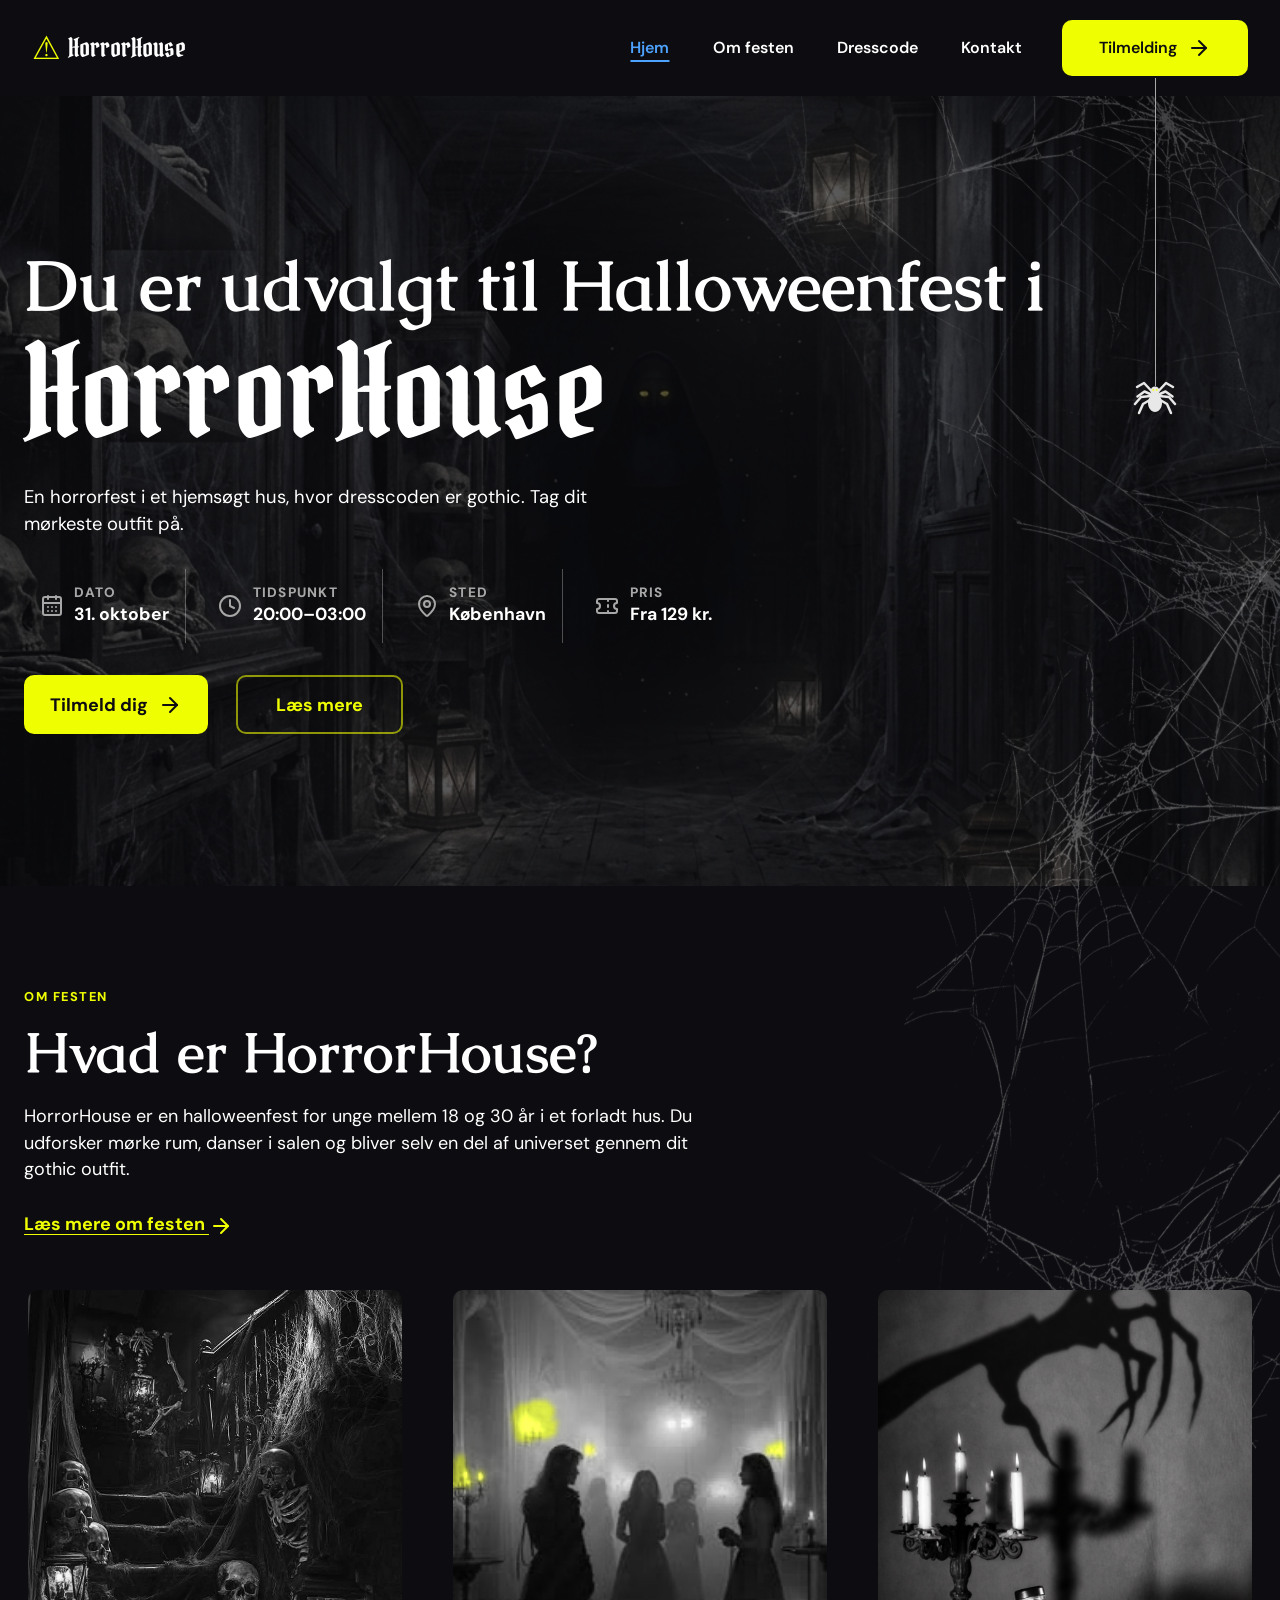
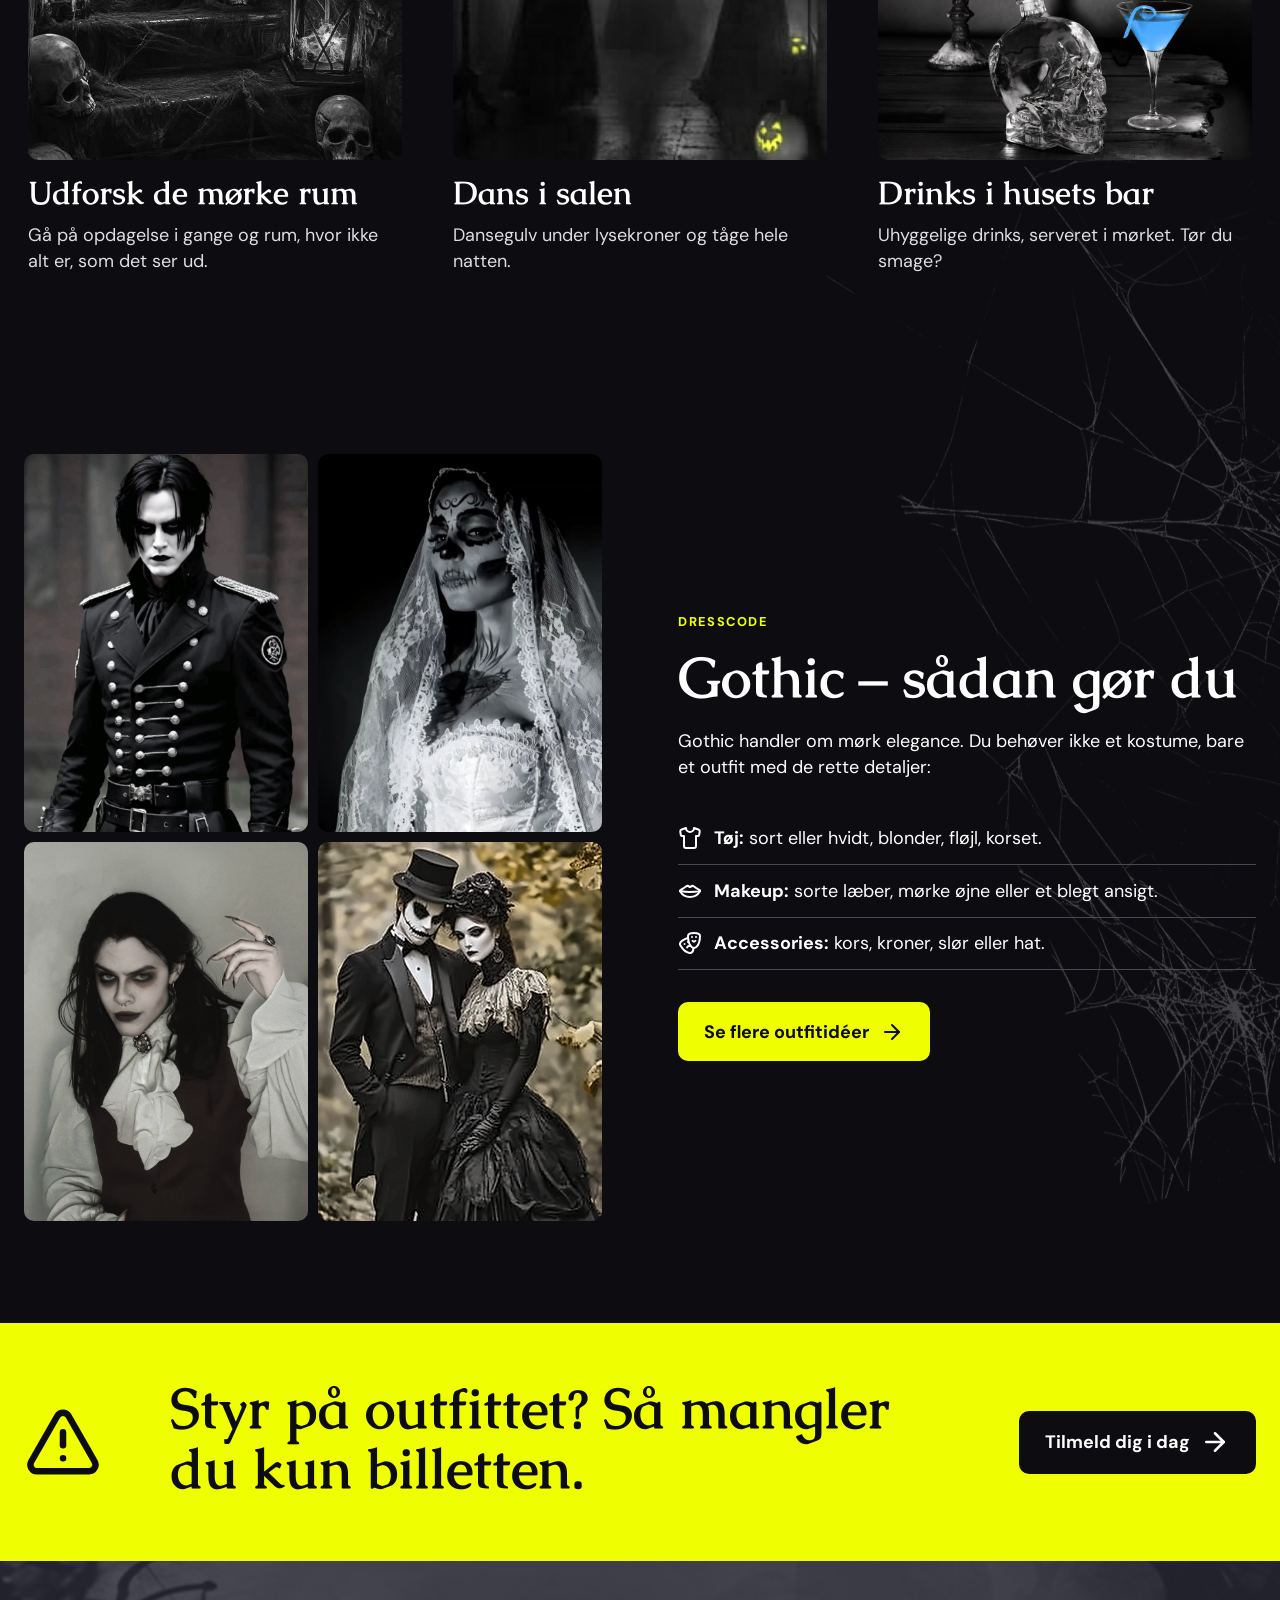
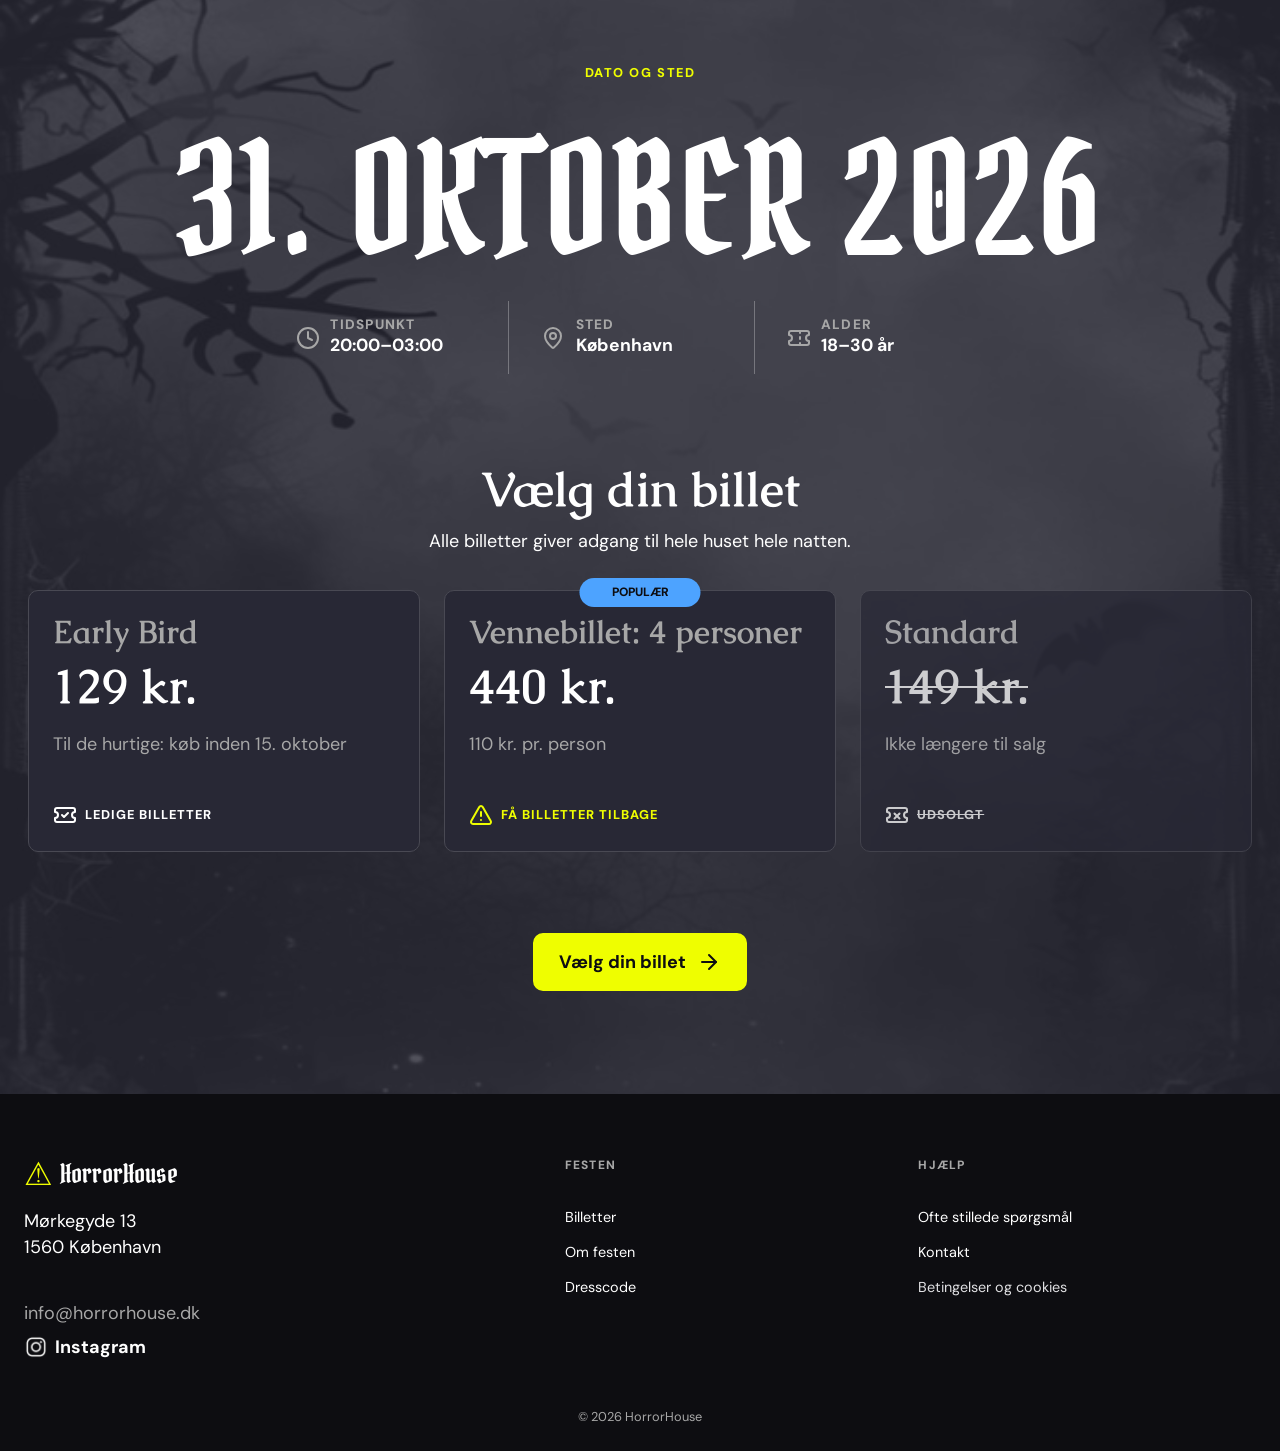
==== commit 4a95b4ae: "Mobil forside fixet" ====
--- a/index.html
+++ b/index.html
@@ -91,15 +91,15 @@
       </div>
     </section>
 
-    <section class="cta-band" aria-labelledby="outfit-cta-title"><div class="container cta-inner"><svg class="icon icon--xl" aria-hidden="true"><use href="#i-triangle-alert"/></svg><h2 id="outfit-cta-title">Styr på outfittet? Så mangler du kun billetten.</h2><a class="button button-dark" href="tilmelding.html">Tilmeld dig i dag <svg class="icon icon--lg" aria-hidden="true"><use href="#i-arrow-right"/></svg></a></div></section>
+    <section class="cta-band cta-band-desktop-only" aria-labelledby="outfit-cta-title"><div class="container cta-inner"><svg class="icon icon--xl" aria-hidden="true"><use href="#i-triangle-alert"/></svg><h2 id="outfit-cta-title">Styr på outfittet? Så mangler du kun billetten.</h2><a class="button button-dark" href="tilmelding.html">Tilmeld dig i dag <svg class="icon icon--lg" aria-hidden="true"><use href="#i-arrow-right"/></svg></a></div></section>
 
     <section class="section tickets-home" aria-labelledby="tickets-home-title">
       <div class="tickets-overlay"></div>
       <div class="container tickets-content">
         <p class="eyebrow">Dato og sted</p>
-        <h2 id="tickets-home-title"><span class="display-number">31.</span> oktober 2026</h2>
+        <h2 id="tickets-home-title"><span class="date-part display-number">31.</span> <span class="date-part">oktober</span> <span class="date-part">2026</span></h2>
         <dl class="event-facts event-facts-bottom"><div><dt><svg class="icon" aria-hidden="true"><use href="#i-clock"/></svg>Tidspunkt</dt><dd>20:00–03:00</dd></div><div><dt><svg class="icon" aria-hidden="true"><use href="#i-map-pin"/></svg>Sted</dt><dd>København</dd></div><div><dt><svg class="icon" aria-hidden="true"><use href="#i-ticket"/></svg>Alder</dt><dd>18–30 år</dd></div></dl>
-        <div class="tickets-heading"><h3>Vælg din billet</h3><p>Alle billetter giver adgang til hele huset hele natten.</p></div>
+        <div class="tickets-heading"><h3>Vælg din billet</h3><p>Alle billetter giver adgang til hele huset hele&nbsp;natten.</p></div>
         <div class="ticket-grid">
           <article class="ticket-card available"><p class="ticket-status"><svg class="icon" aria-hidden="true"><use href="#i-ticket-check"/></svg>Ledige billetter</p><h3>Early Bird</h3><p class="price">129 kr.</p><p>Til de hurtige: køb inden 15. oktober</p></article>
           <article class="ticket-card featured"><p class="ticket-status"><svg class="icon" aria-hidden="true"><use href="#i-triangle-alert"/></svg>Få billetter tilbage</p><h3>Vennebillet: 4 personer</h3><p class="price">440 kr.</p><p>110 kr. pr. person</p><span class="badge">Populær</span></article>
--- a/css/style.css
+++ b/css/style.css
@@ -230,12 +230,21 @@
 .site-header {
   height: 70px;
   padding: 0 1rem;
-  background: var(--black);
+  /* Mobil: gennemsigtig, så spindelvæven på forsiden går helt op til toppen af siden */
+  background: transparent;
   display: flex;
   align-items: center;
   justify-content: space-between;
   position: relative;
   z-index: 100;
+}
+
+/* Åben menu: headeren dækker spindelvæven igen og får en grå streg i hele sidens bredde.
+   padding-top (1 px) udligner stregen, så logo og burger ikke flytter sig. */
+body.menu-open .site-header {
+  background: var(--black);
+  border-bottom: 1px solid var(--gray-2);
+  padding-top: 1px;
 }
 
 .brand {
@@ -308,7 +317,7 @@
   padding: 3rem 1.25rem;
   flex-direction: column;
   align-items: stretch;
-  gap: .5rem;
+  gap: 65px; /* Mobilmenu: 65 px mellem menupunkterne */
   overflow: auto;
 }
 
@@ -316,12 +325,19 @@
   display: flex;
 }
 
+/* Mobilmenu: centrerede links på 36 px uden streger imellem */
 .site-nav a {
+  padding: 0;
+  text-align: center;
+  text-decoration: none;
+  font-size: 2.25rem;
+  font-weight: 600;
+}
+
+/* Tilmelding-knappen i mobilmenuen bevarer knapstørrelsen */
+.site-nav .button {
   padding: 1rem;
-  border-bottom: 1px solid var(--gray-2);
-  text-decoration: none;
   font-size: 1.25rem;
-  font-weight: 600;
 }
 
 .site-nav a[aria-current="page"] {
@@ -408,10 +424,16 @@
   padding: .7rem 1.25rem;
 }
 
+/* Mobil: to lige brede knapper side om side, der fylder indholdets bredde */
 .button-row {
   display: flex;
-  flex-wrap: wrap;
-  gap: 1.7rem;
+  gap: 1.25rem;
+}
+
+.button-row .button {
+  flex: 1 1 0;
+  min-width: 0;
+  padding-inline: 1rem;
 }
 
 .text-link {
@@ -468,6 +490,17 @@
   max-width: 850px;
 }
 
+/* Hero-titel (mobil): intro-linjen er lidt mindre end h1 (ca. 45 px ved 402 px), så "Du er udvalgt til" ikke bryder ned på en ny linje */
+.hero-title-line {
+  font-size: clamp(2.25rem, 11.2vw, 3rem);
+}
+
+/* "HorrorHouse" på egen linje, ca. 335 px bred ved 402 px skærmbredde */
+.hero-title-brand {
+  display: block;
+  font-size: clamp(3.5rem, 18.3vw, 8rem);
+}
+
 .hero-lead {
   max-width: 620px;
   font-size: 1.15rem;
@@ -531,6 +564,8 @@
   JavaScript and with reduced motion. The @keyframes only describe the START
   state. Mobile-first: mobile values here, desktop values in the 900px query.
   Timing is controlled by the --load-* variables.
+  The hero image itself does not move: it fades in from darkness (the overlay
+  lightens) and stays at --hero-image-offset.
 */
 
 :root {
@@ -543,9 +578,10 @@
 .home-hero {
   --hero-image-height: 284px;
   --hero-overlay-start: .9;
-  --hero-overlay-end: .72;
+  --hero-overlay-end: .60;
   --thread-top: -20px;
-  --thread-right: 9px;
+  /* Midt under burgerikonet: header-padding 1rem + halv knap 22 px − decor-layer 20 px − halv tråd .5 px */
+  --thread-right: calc(1rem + 22px - 20px - .5px);
   --thread-start: 30px;
   --thread-end: 201px;
   --spider-size: 20px;
@@ -554,7 +590,8 @@
   min-height: 760px;
   display: flex;
   align-items: flex-start;
-  padding-block: calc(var(--hero-image-height) + 1.25rem) 4rem;
+  /* Nederste padding er 0: afstanden fra knapperne til "Om festen" er kun sektionens eget topmellemrum (--space-section) */
+  padding-block: calc(var(--hero-image-height) + 1.25rem) 0;
   /* No isolation: the layers below are ordered together with the neighbouring sections */
   isolation: auto;
 }
@@ -597,8 +634,7 @@
   max-width: none;
   height: 100%;
   object-fit: cover;
-  transform: var(--hero-image-end, none);
-  animation: hero-image-pan var(--load-fade-duration) var(--load-fade-easing) backwards;
+  transform: var(--hero-image-offset, none);
 }
 
 .home-hero .hero-overlay {
@@ -725,12 +761,6 @@
   }
 }
 
-@keyframes hero-image-pan {
-  from {
-    transform: var(--hero-image-start, none);
-  }
-}
-
 @keyframes web-fade-in {
   from {
     opacity: 0;
@@ -760,6 +790,8 @@
   scroll-snap-type: x mandatory;
   padding: .25rem 1rem 1.25rem;
   margin-inline: -1rem;
+  /* Første kort snapper til indholdets venstre margen (samme som padding), ikke til skærmkanten */
+  scroll-padding-inline: 1rem;
   scrollbar-color: var(--yellow) var(--gray);
 }
 
@@ -802,11 +834,13 @@
   margin-bottom: 3rem;
 }
 
+/* Mobil: smallere kort (ca. 46 px af næste kort kan ses ved 402 px) og 42 px mellemrum */
 .home-about-section .card-scroller {
-  gap: 1.5rem;
+  gap: 2.625rem;
 }
 
 .home-about-section .image-card {
+  flex-basis: min(74vw, 330px);
   background: transparent;
   border-radius: 0;
 }
@@ -872,6 +906,11 @@
   text-align: center;
 }
 
+/* Forsidens "Styr på outfittet"-banner vises ikke på mobil (vises igen fra 900 px) */
+.cta-band-desktop-only {
+  display: none;
+}
+
 .cta-inner {
   display: flex;
   flex-direction: column;
@@ -917,6 +956,11 @@
   color: inherit;
 }
 
+/* Mobil: "31.", "oktober" og "2026" på hver sin linje (centreret via .tickets-home) */
+.tickets-home h2 .date-part {
+  display: block;
+}
+
 .tickets-heading {
   margin: clamp(3.5rem, 7vw, 7rem) auto 2rem;
 }
@@ -928,7 +972,7 @@
 
 .tickets-heading p {
   margin: 0;
-  color: var(--muted);
+  color: var(--white);
 }
 
 .ticket-card {
@@ -1572,7 +1616,8 @@
 /* === Footer === */
 
 .site-footer {
-  padding: 4rem 0 1.5rem;
+  /* Mobil: 20 px padding i siderne (oven i containerens margen) */
+  padding: 4rem 20px 1.5rem;
   background: var(--black);
 }
 
@@ -1651,11 +1696,114 @@
 }
 
 
+/* === Responsive: up to 699px (phone layout) === */
+
+/*
+  Rettelser der kun gælder mobil (forsiden). Fra 700 px er layoutet et andet, så de ligger her i stedet for som basisregler.
+*/
+@media (max-width: 699px) {
+  /*
+    Afstand mellem sektionerne: hero → "Om festen" og "Om festen" → "Dresscode" er ens (96 px, målt fra sidste tekst/knap til eyebrow).
+    Alt nederst i Om festen nulstilles, så kun sektionernes eget topmellemrum (6rem) er tilbage.
+  */
+  .home-about-section {
+    padding-top: 6rem;
+    padding-bottom: 0;
+  }
+
+  .dresscode-preview {
+    padding-top: 6rem;
+  }
+
+  .home-about-section .card-scroller {
+    padding-bottom: 0;
+  }
+
+  .home-about-section .image-card p:last-child {
+    margin-bottom: 0;
+  }
+
+  /*
+    Dresscode-preview: tekst først, så galleri, så knap.
+    Tekst-containeren "pakkes ud" (display: contents), så knappen bliver et eget grid-element
+    efter galleriet. Fra 700 px er der to kolonner (galleri | tekst + knap).
+  */
+  .dresscode-preview .split {
+    row-gap: 0;
+  }
+
+  .dresscode-preview .split > div:not(.portrait-grid) {
+    display: contents;
+  }
+
+  /* Ingen streg under den sidste linje (Accessories), da galleriet følger lige efter */
+  .dresscode-preview .accent-list li:last-child {
+    border-bottom: 0;
+  }
+
+  /* Margener kollapser ikke i grid: 2rem (liste) − 1.35rem (afsnit) giver samme afstand som før */
+  .dresscode-preview .accent-list {
+    margin-top: .65rem;
+  }
+
+  .dresscode-preview .portrait-grid {
+    order: 1;
+  }
+
+  .dresscode-preview .split .button {
+    order: 2;
+    justify-self: center;
+  }
+
+  /* Ticket-sektion: lidt større linjeafstand i datoen (31. / oktober / 2026) */
+  .tickets-home h2 {
+    line-height: 1.05;
+  }
+
+  /* Sidepadding, så "hele natten." kommer ned på næste linje (se også uadskilleligt mellemrum i index.html) */
+  .tickets-heading p {
+    padding-inline: 2rem;
+  }
+
+  /* Baggrundsbilledet i samme skala som på desktop (1440 px bredt), placeret i øverste højre hjørne */
+  .tickets-home .tickets-overlay {
+    background-size: 1440px auto;
+    background-position: right top;
+  }
+}
+
+
 /* === Responsive: 700px and up === */
 
 @media (min-width: 700px) {
   .container {
     width: min(100% - 3rem, var(--container));
+  }
+
+  .hero-title-line {
+    font-size: inherit;
+  }
+
+  .button-row {
+    flex-wrap: wrap;
+    gap: 1.7rem;
+  }
+
+  .button-row .button {
+    flex: 0 1 auto;
+    padding-inline: 1.5rem;
+  }
+
+  .button-row .button-secondary {
+    padding-inline: 38px;
+  }
+
+  .tickets-home h2 .date-part {
+    display: inline;
+  }
+
+  .site-footer {
+    padding-inline: 0;
   }
 
   .event-facts-hero {
@@ -1774,6 +1922,7 @@
   .site-header {
     height: 96px;
     padding-inline: var(--header-pad-x);
+    background: var(--black);
   }
 
   .menu-toggle {
@@ -1810,6 +1959,7 @@
     gap: 10px;
     margin-left: .8rem;
     color: var(--black);
+    font-size: 1rem;
     line-height: 20px;
   }
 
@@ -1827,8 +1977,8 @@
 
   /* Home page load animation: desktop values (design frame 1440 px) */
   .home-hero {
-    --hero-image-start: translate(calc(-3.63% / 1.1198), 0);
-    --hero-image-end: translate(calc(-2.93% / 1.1198), calc(-1.4% / 1.1421));
+    /* Fast placering: øjnene sidder ved "HorrorHouse"-teksten (ca. x 733, y 393 ved 1440 px). Billedet er zoomet så meget (se .hero-image), at det dækker heroen helt til toppen */
+    --hero-image-offset: translate(-8.6%, -.28%);
     --hero-overlay-end: .68;
     /* Tråden hænger 2 px under header-CTA'en og midt for den (knappens bund ligger 20 px over heroen) */
     --thread-top: -18px;
@@ -1867,8 +2017,8 @@
   }
 
   .hero-image {
-    width: 111.98%;
-    height: 114.21%;
+    width: 121.36%;
+    height: 123.46%;
   }
 
   .decor-layer {
@@ -1928,6 +2078,11 @@
     gap: clamp(1.5rem, 4vw, 58px);
   }
 
+  /* Mindre mellemrum mellem "Om festen" og "Dresscode": nederste padding i Om festen er halveret */
+  .home-about-section {
+    padding-bottom: calc(var(--space-section) / 2);
+  }
+
   .image-card,
   .look-card,
   .ticket-card {
@@ -1943,6 +2098,10 @@
     height: 520px;
   }
 
+  .cta-band-desktop-only {
+    display: block;
+  }
+
   .cta-inner {
     flex-direction: row;
     justify-content: space-between;
@@ -1997,6 +2156,10 @@
 
   .site-header {
     padding-inline: .65rem;
+  }
+
+  .home-hero {
+    --thread-right: calc(.65rem + 22px - 20px - .5px); /* følger header-padding, så tråden stadig er midt under burgerikonet */
   }
 
   .brand {
@@ -2047,7 +2210,6 @@
   }
 
   /* Home page load animation: show the END state immediately */
-  .hero-image,
   .hero-overlay,
   .web,
   .hero-thread,
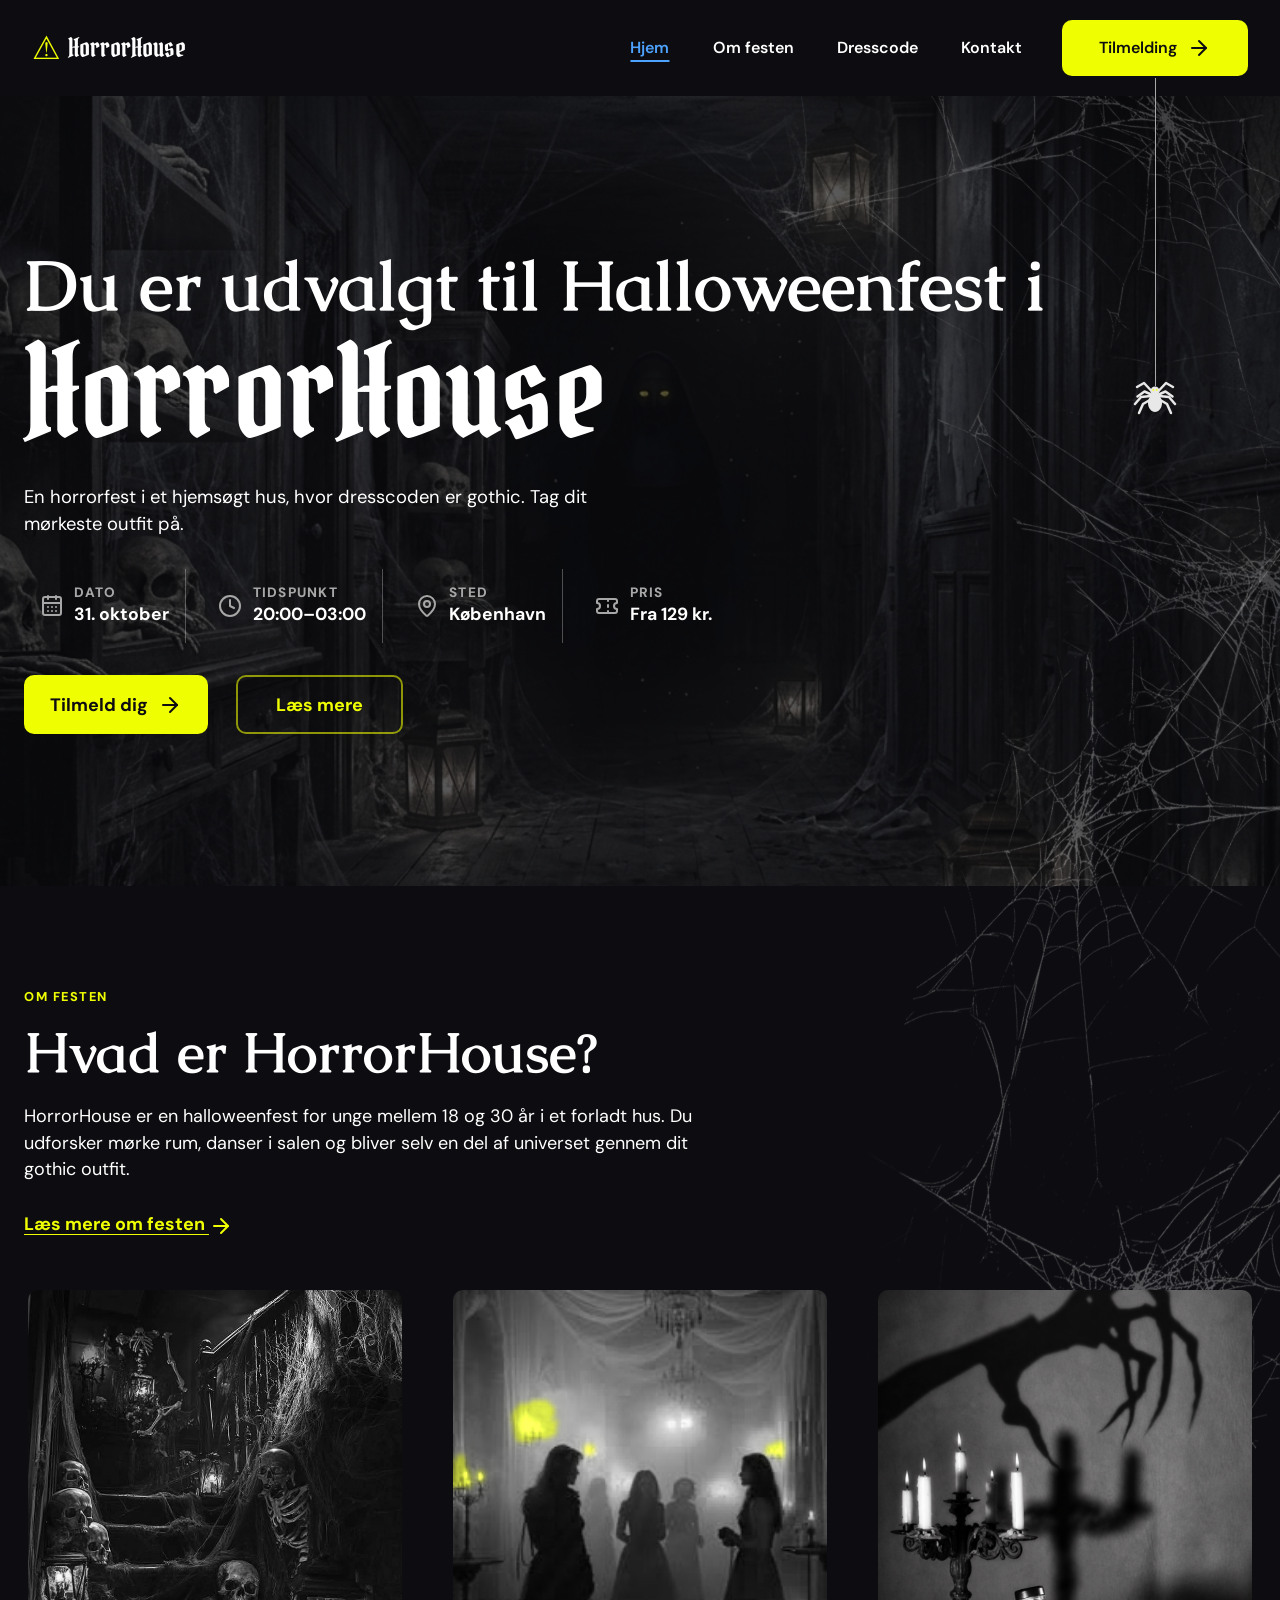
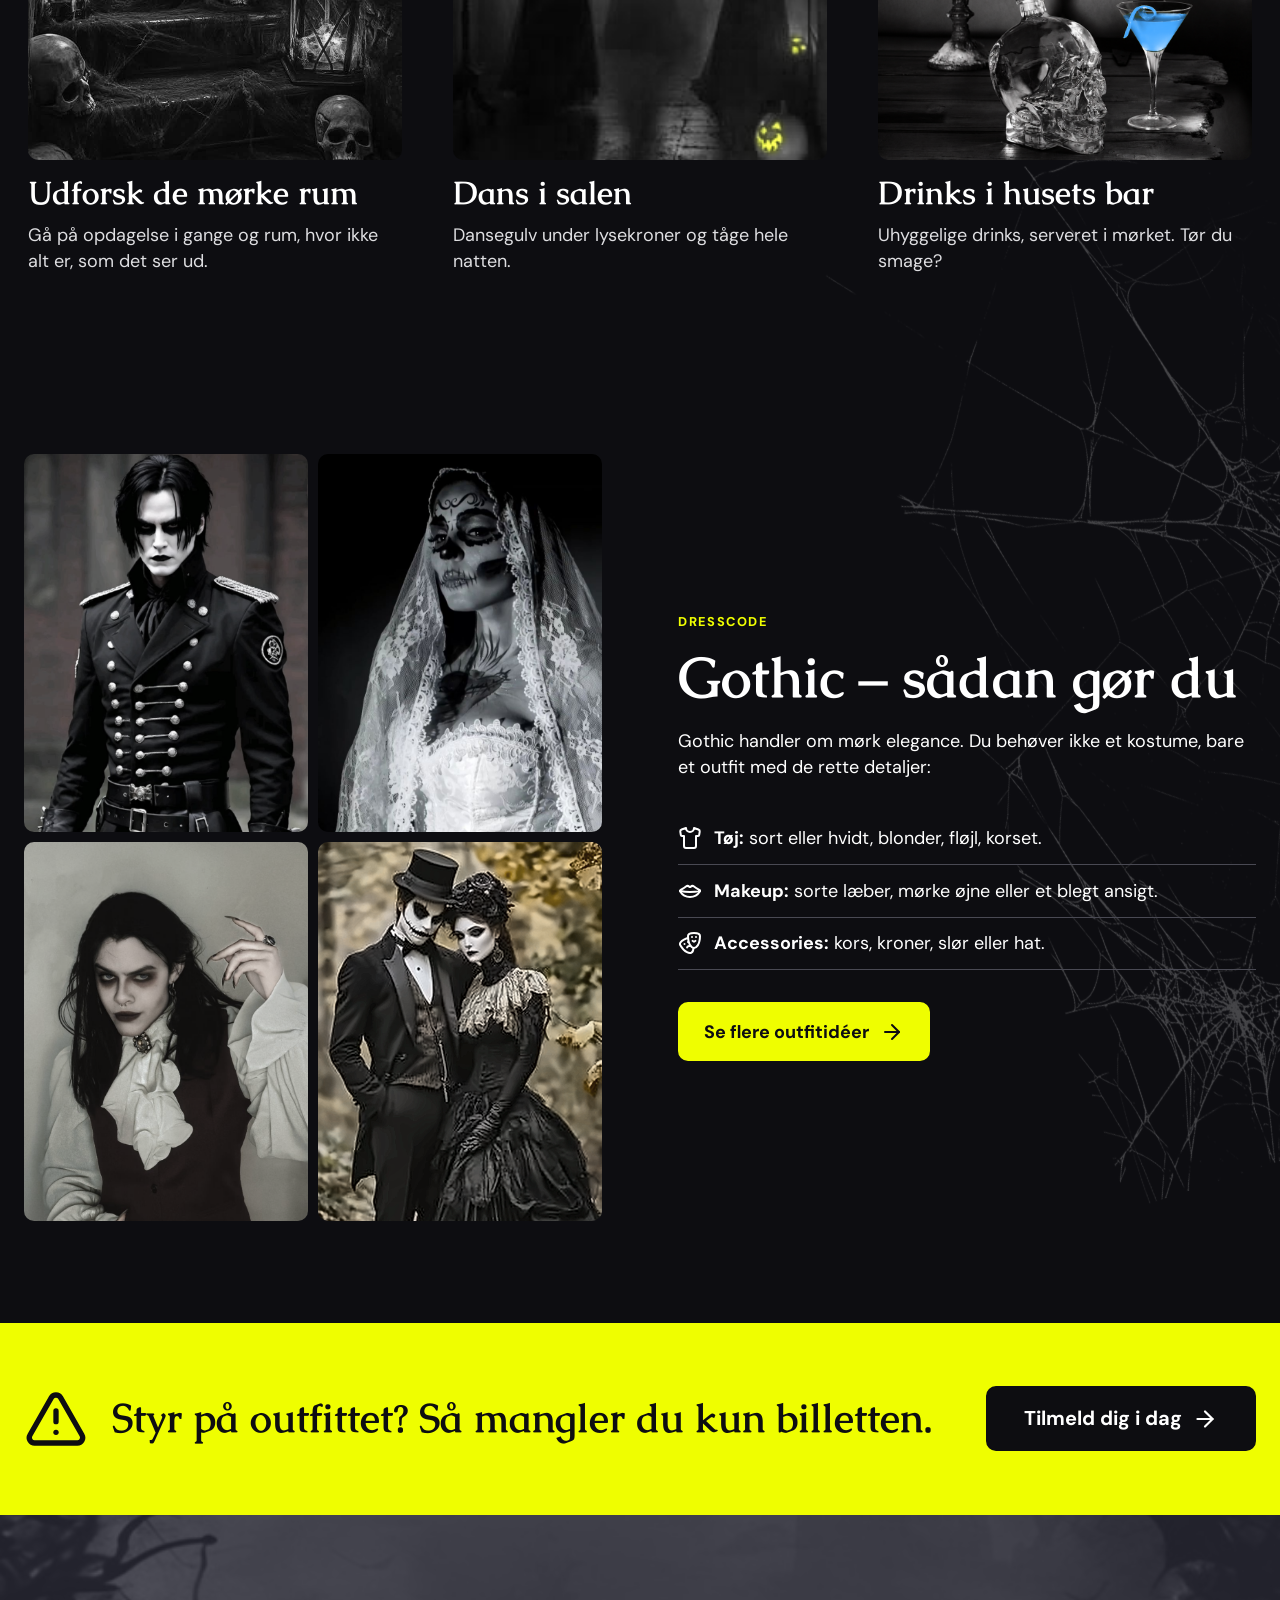
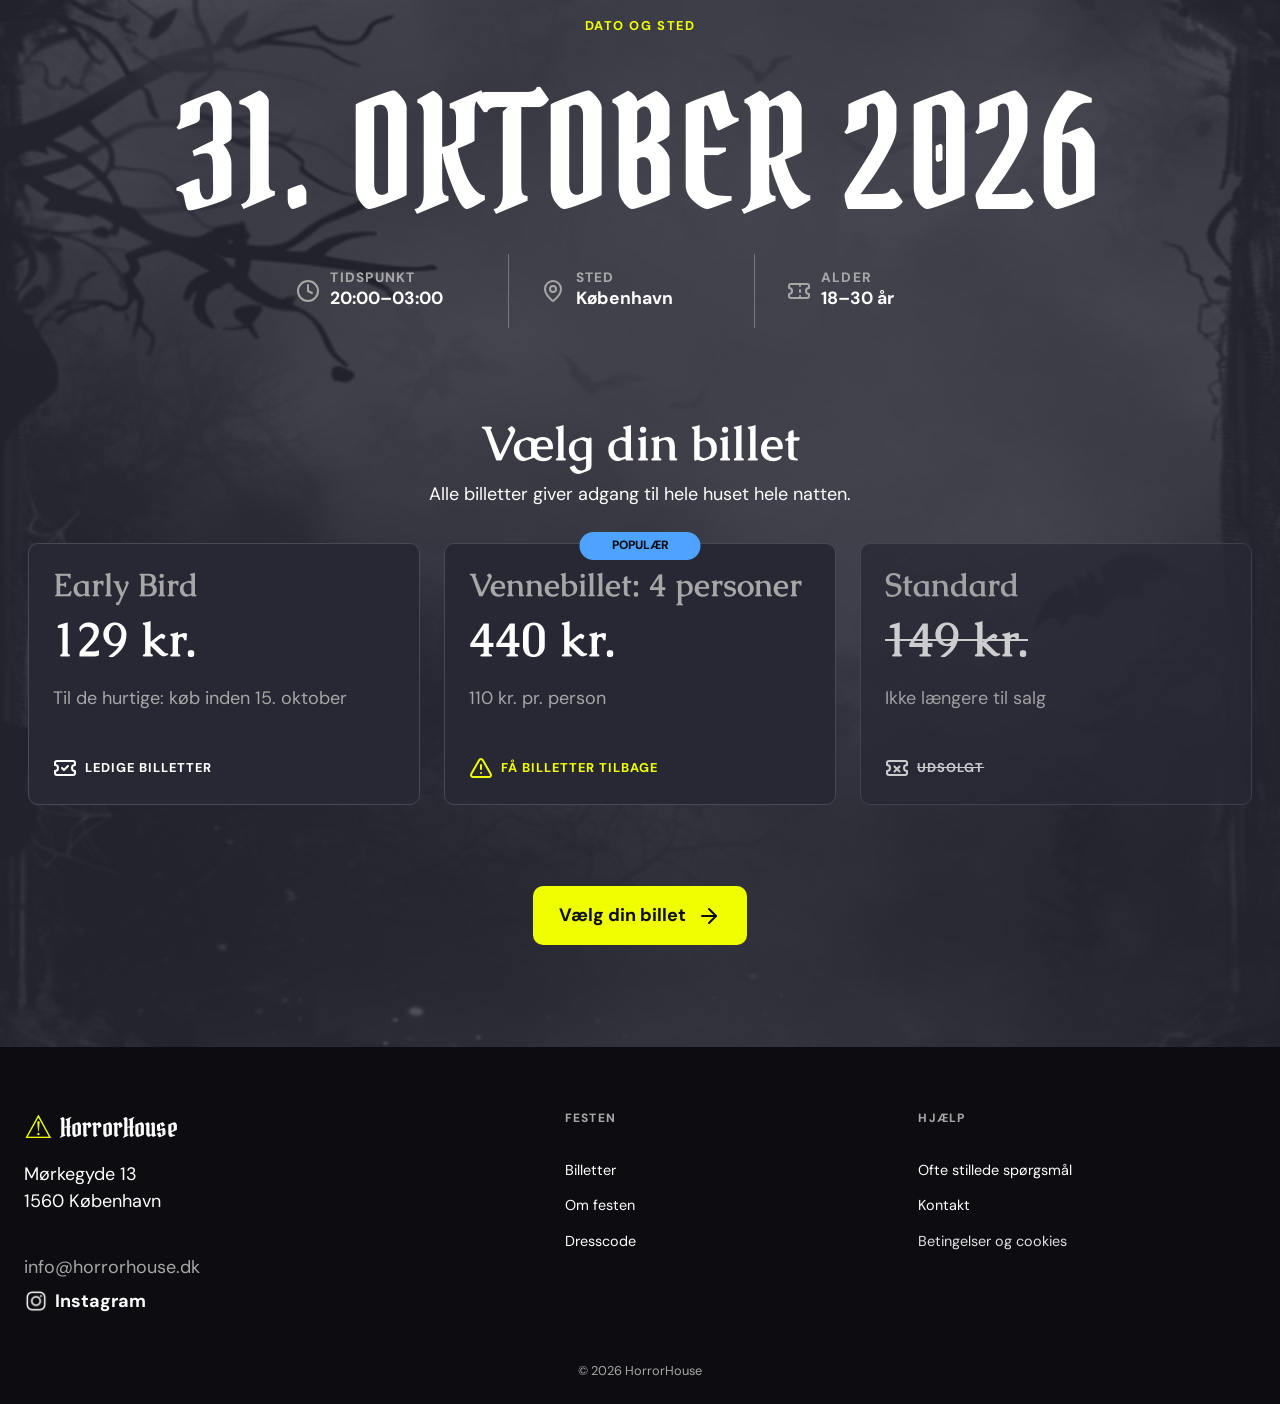
==== commit 7bc93920: "Desktop - Om festen fixet" ====
--- a/index.html
+++ b/index.html
@@ -91,7 +91,7 @@
       </div>
     </section>
 
-    <section class="cta-band cta-band-desktop-only" aria-labelledby="outfit-cta-title"><div class="container cta-inner"><svg class="icon icon--xl" aria-hidden="true"><use href="#i-triangle-alert"/></svg><h2 id="outfit-cta-title">Styr på outfittet? Så mangler du kun billetten.</h2><a class="button button-dark" href="tilmelding.html">Tilmeld dig i dag <svg class="icon icon--lg" aria-hidden="true"><use href="#i-arrow-right"/></svg></a></div></section>
+    <section class="cta-band cta-band-desktop-only" aria-labelledby="outfit-cta-title"><div class="container cta-inner"><div class="cta-message"><svg class="icon icon--xl" aria-hidden="true"><use href="#i-triangle-alert"/></svg><div><h2 id="outfit-cta-title">Styr på outfittet? Så mangler du kun billetten.</h2></div></div><a class="button button-dark" href="tilmelding.html">Tilmeld dig i dag <svg class="icon icon--lg" aria-hidden="true"><use href="#i-arrow-right"/></svg></a></div></section>
 
     <section class="section tickets-home" aria-labelledby="tickets-home-title">
       <div class="tickets-overlay"></div>
--- a/css/style.css
+++ b/css/style.css
@@ -918,6 +918,14 @@
   gap: 1rem;
 }
 
+/* Ikon og tekst hører sammen som én gruppe (mobil: ikon over tekst, desktop: ikon til venstre for teksten) */
+.cta-message {
+  display: flex;
+  flex-direction: column;
+  align-items: center;
+  gap: 1rem;
+}
+
 .cta-inner h2 {
   max-width: 780px;
   margin-bottom: .35rem;
@@ -1099,10 +1107,6 @@
   padding: 5rem 0;
 }
 
-.page-hero-content {
-  max-width: 860px;
-}
-
 .page-hero-content > p:not(.eyebrow):not(.hero-meta) {
   max-width: 700px;
   font-size: 1.15rem;
@@ -1163,6 +1167,51 @@
   text-transform: uppercase;
   font: 800 .85rem/1.3 "DM Sans", sans-serif;
   letter-spacing: .12em;
+  color: var(--yellow);
+  margin-bottom: .5rem;
+}
+
+.invitation-name {
+  margin-bottom: 1.25rem;
+  font-size: clamp(2.75rem, 6vw, 3.75rem);
+  line-height: 1;
+}
+
+.invitation-details {
+  margin: 0;
+}
+
+/* Ikon til venstre, tydeligt label (dt) over værdien (dd), og en streg mellem hver oplysning */
+.invitation-details > div {
+  position: relative;
+  padding: 1rem 0 1rem 3.25rem;
+  border-top: 1px solid var(--gray-2);
+}
+
+.invitation-details dt {
+  margin-bottom: .3rem;
+  color: #d0d0d5;
+  font-size: .8rem;
+  font-weight: 800;
+  text-transform: uppercase;
+  letter-spacing: .09em;
+  line-height: 1.2;
+}
+
+.invitation-details dd {
+  margin: 0;
+  font-size: 1.25rem;
+  font-weight: 700;
+  line-height: 1.3;
+}
+
+.invitation-details .icon {
+  position: absolute;
+  top: 50%;
+  left: .25rem;
+  width: 28px;
+  height: 28px;
+  transform: translateY(-50%);
   color: var(--yellow);
 }
 
@@ -1988,7 +2037,6 @@
     --spider-size: 50px;
     --spider-hang-start: 22px;
     --spider-hang-end: 14px;
-    min-height: 790px;
     align-items: center;
     padding-block: 4rem;
   }
@@ -2102,22 +2150,127 @@
     display: block;
   }
 
+  /* CTA-banner: advarsel + tekst som én gruppe til venstre, knappen til højre. Tekst og knap står i forhold til hinanden */
   .cta-inner {
     flex-direction: row;
     justify-content: space-between;
+    gap: 3rem;
+    min-height: 5rem; /* samme bannerhøjde med og uden understøttende linje */
     text-align: left;
+  }
+
+  .cta-message {
+    flex-direction: row;
+    gap: 1.5rem;
+  }
+
+  .cta-message .icon--xl {
+    width: 64px;
+    height: 64px;
+  }
+
+  .cta-inner h2 {
+    max-width: none;
+    margin-bottom: 0;
+    font-size: 2.5rem;
+    text-wrap: balance;
+  }
+
+  .cta-inner p {
+    margin: .5rem 0 0;
+    font-size: 1.25rem;
   }
 
   .cta-inner .button {
     flex-shrink: 0;
-  }
-
-  .page-hero {
-    min-height: 740px;
-  }
-
+    min-height: 64px;
+    padding: 1rem 2.25rem;
+    font-size: 1.25rem;
+  }
+
+  .cta-inner .button .icon--lg {
+    width: 26px;
+    height: 26px;
+  }
+
+  /* Alle heroer har samme højde som forsidens (Figma: 790 px) */
+  .home-hero,
+  .page-hero,
+  .signup-hero,
+  .contact-hero {
+    min-height: 790px;
+  }
+
+  /* Fælles hero-farve for Om festen og Dresscode: grå bund med en mørk tone, der er lysere end menu og sektion under */
+  .about-hero,
+  .dresscode-hero {
+    --hero-tint: linear-gradient(90deg, rgba(13, 13, 17, .62) 5%, rgba(13, 13, 17, .42) 48%, rgba(13, 13, 17, .15));
+  }
+
+  /*
+    Om festen: som dresscode – billedet til højre i fuld højde, uden overlay over billedet.
+    Gradienten ligger som baggrundslag BAG billedet, så billedet ikke dæmpes.
+  */
   .about-hero {
-    background-position: center 55%;
+    background-color: var(--gray);
+    background-image: url("../assets/images/about/about-02.jpg"), var(--hero-tint);
+    background-position: right top, 0 0;
+    background-size: auto 100%, 100% 100%;
+  }
+
+  .about-hero .hero-overlay {
+    display: none;
+  }
+
+  /* "Det venter dig": overskrift, billeder og korttekst flugter i samme venstrekant */
+  .card-scroller-flush {
+    padding-inline: 0;
+  }
+
+  .image-card.numbered {
+    background: transparent;
+    border-radius: 0;
+  }
+
+  .image-card.numbered img {
+    border-radius: var(--radius);
+  }
+
+  .image-card.numbered > div {
+    padding: 1rem 0 0;
+  }
+
+  /* "Aftenens forløb": vandret tidslinje på desktop (lodret på mobil og tablet) */
+  .timeline {
+    display: grid;
+    grid-template-columns: repeat(4, minmax(0, 1fr));
+    gap: 2rem;
+  }
+
+  .timeline li {
+    grid-template-columns: 1fr;
+    padding: 2.25rem 0 0;
+    border-left: 0;
+  }
+
+  .timeline li::before {
+    left: 0;
+    top: 0;
+  }
+
+  .timeline time,
+  .timeline-time {
+    font-size: 1.125rem;
+  }
+
+  /* Stregen fra prikken videre til næste punkt (rækker ind over mellemrummet) */
+  .timeline li:not(:last-child)::after {
+    content: "";
+    position: absolute;
+    top: calc(.45rem - .5px);
+    left: .9rem;
+    right: -2rem;
+    border-top: 1px solid var(--gray-2);
   }
 
   .dresscode-hero {
@@ -2128,11 +2281,7 @@
   }
 
   .dresscode-hero .hero-overlay {
-    background: linear-gradient(90deg, rgba(13, 13, 17, .98) 5%, rgba(13, 13, 17, .78) 48%, rgba(13, 13, 17, .15));
-  }
-
-  .signup-hero {
-    min-height: 620px;
+    background: var(--hero-tint);
   }
 
   .ticket-grid-detailed {
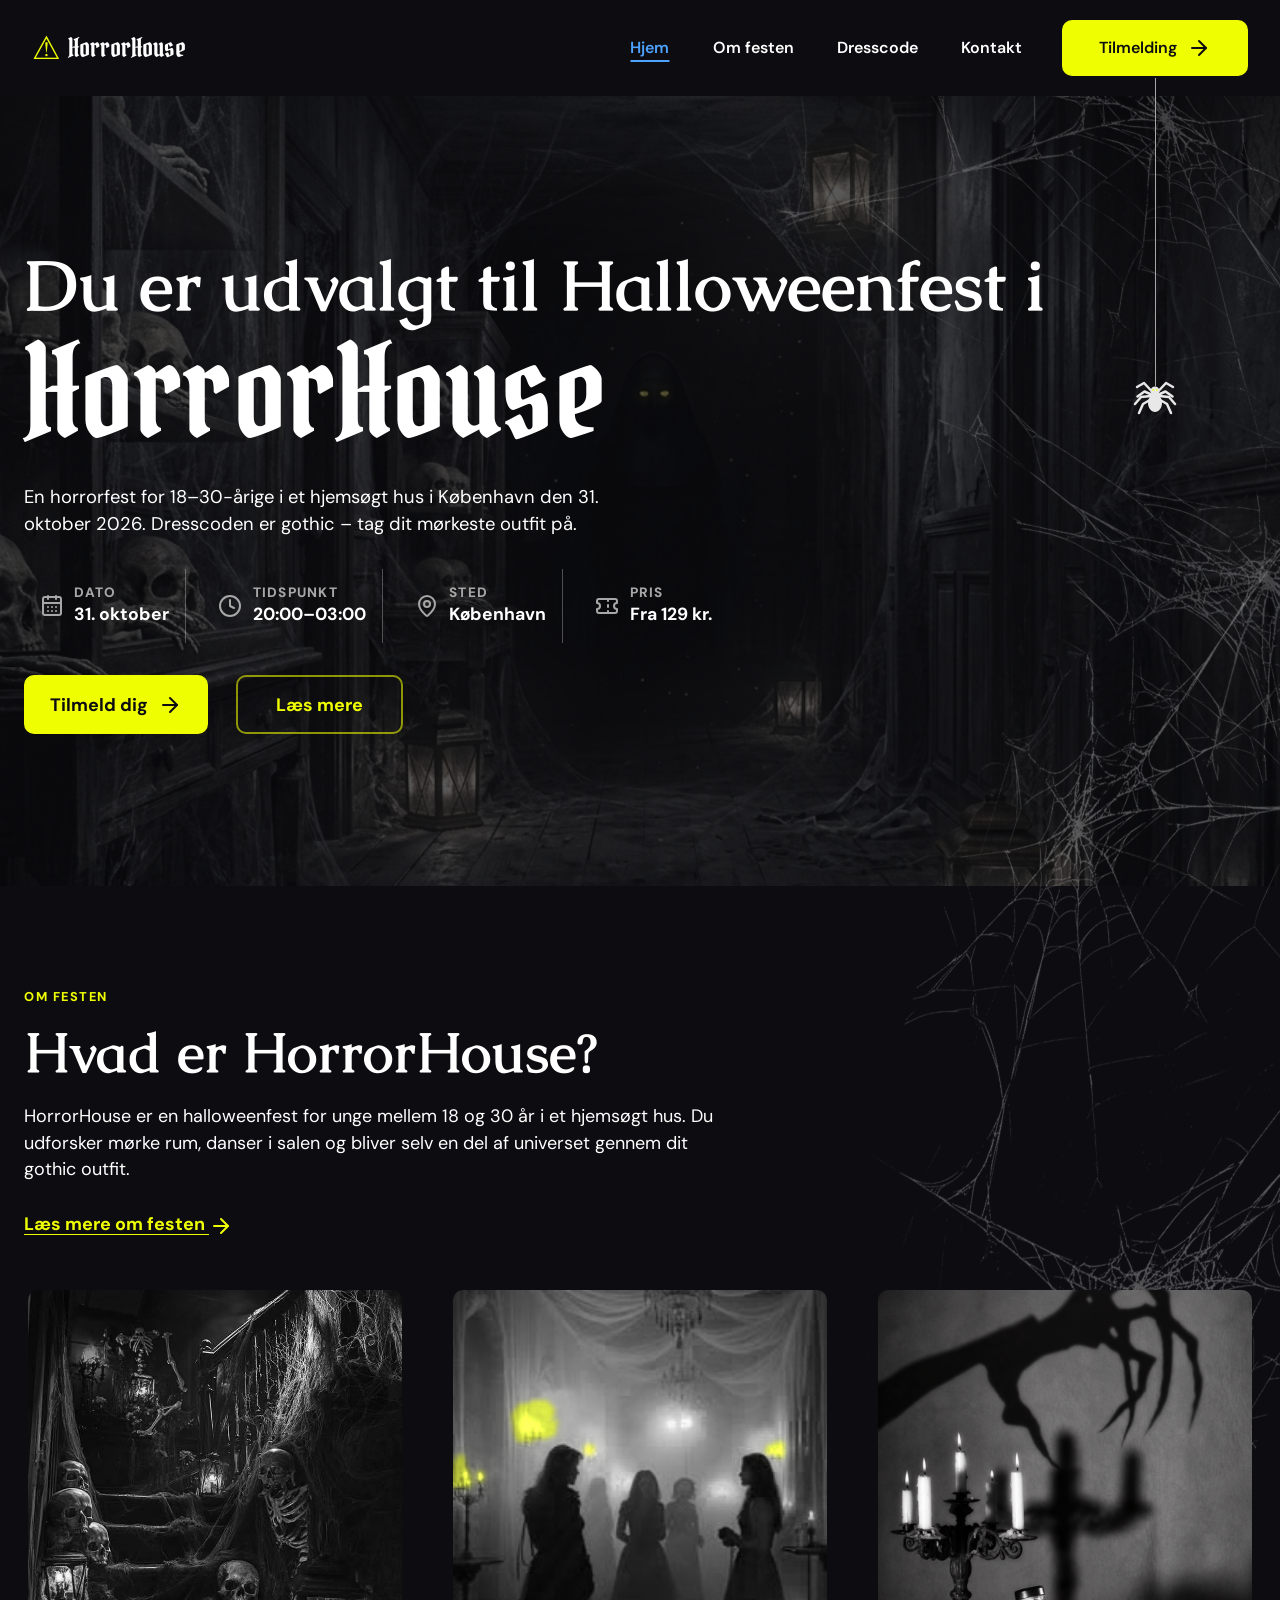
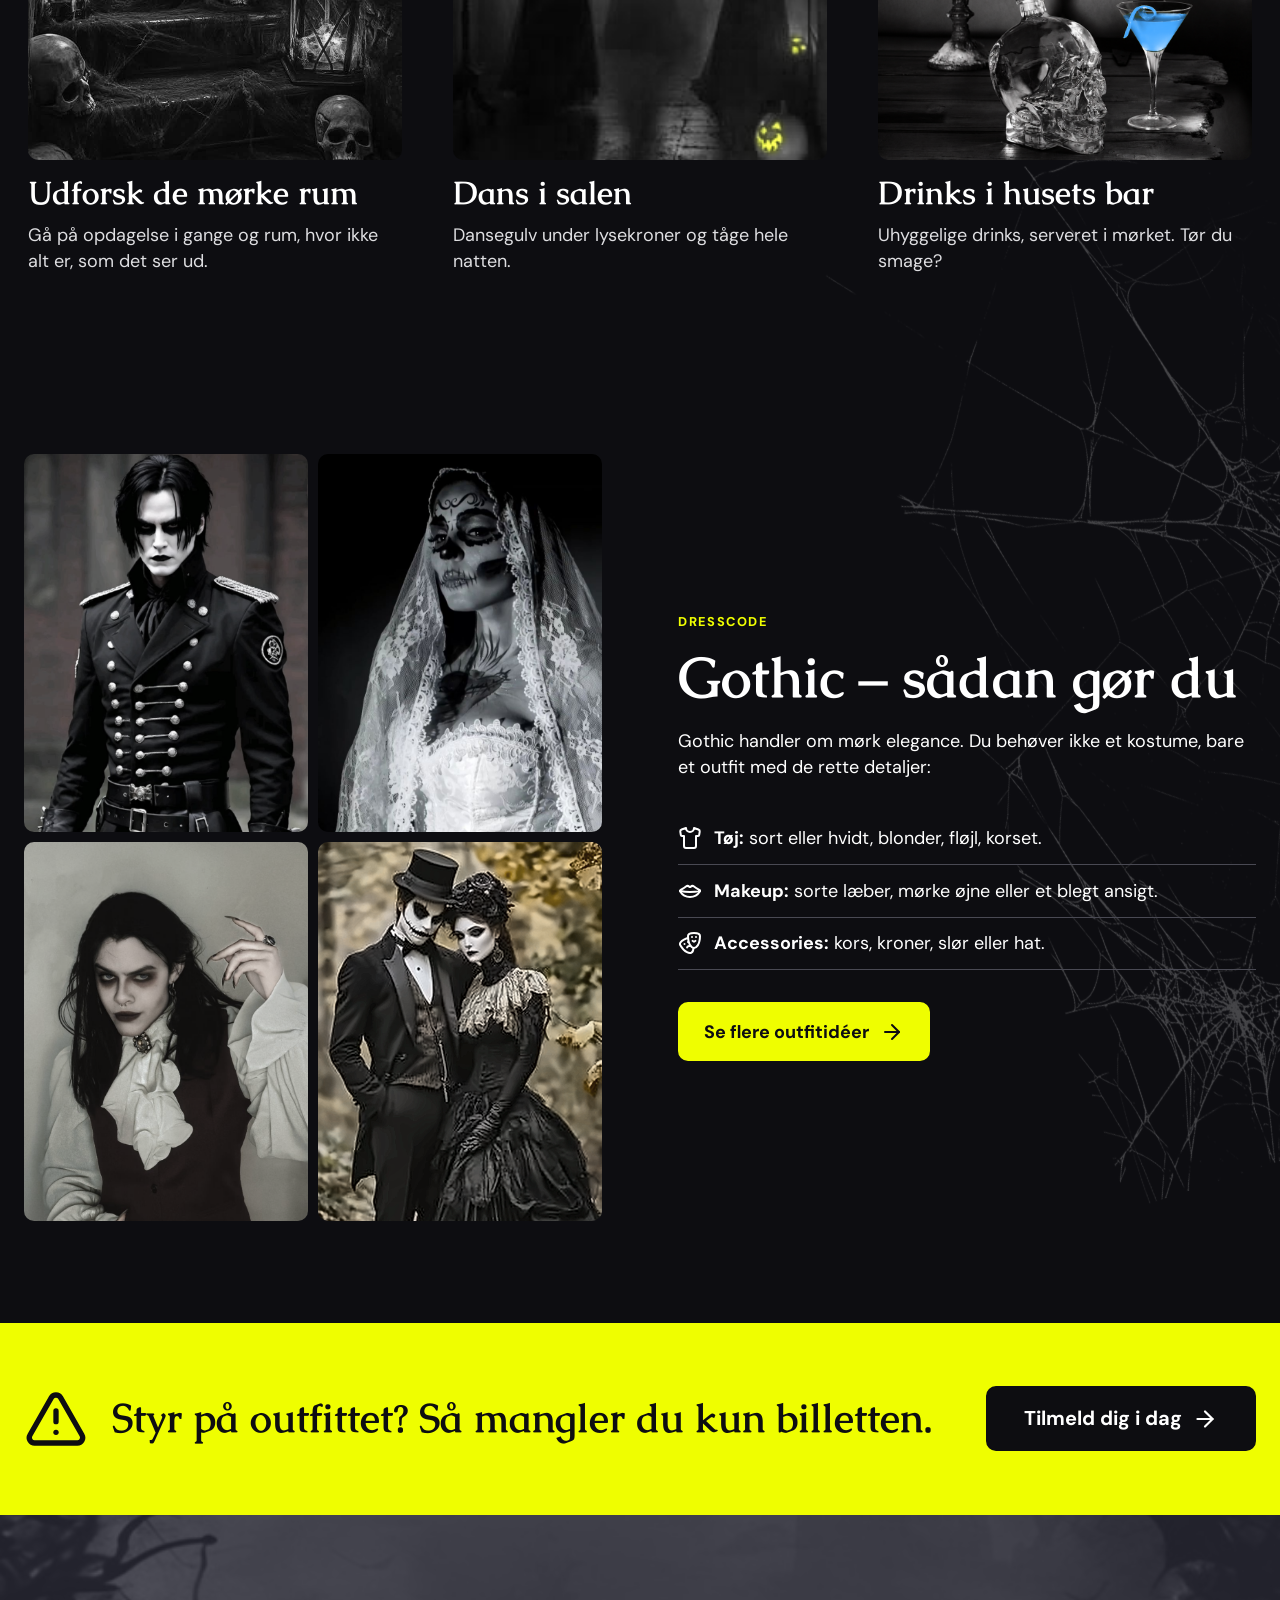
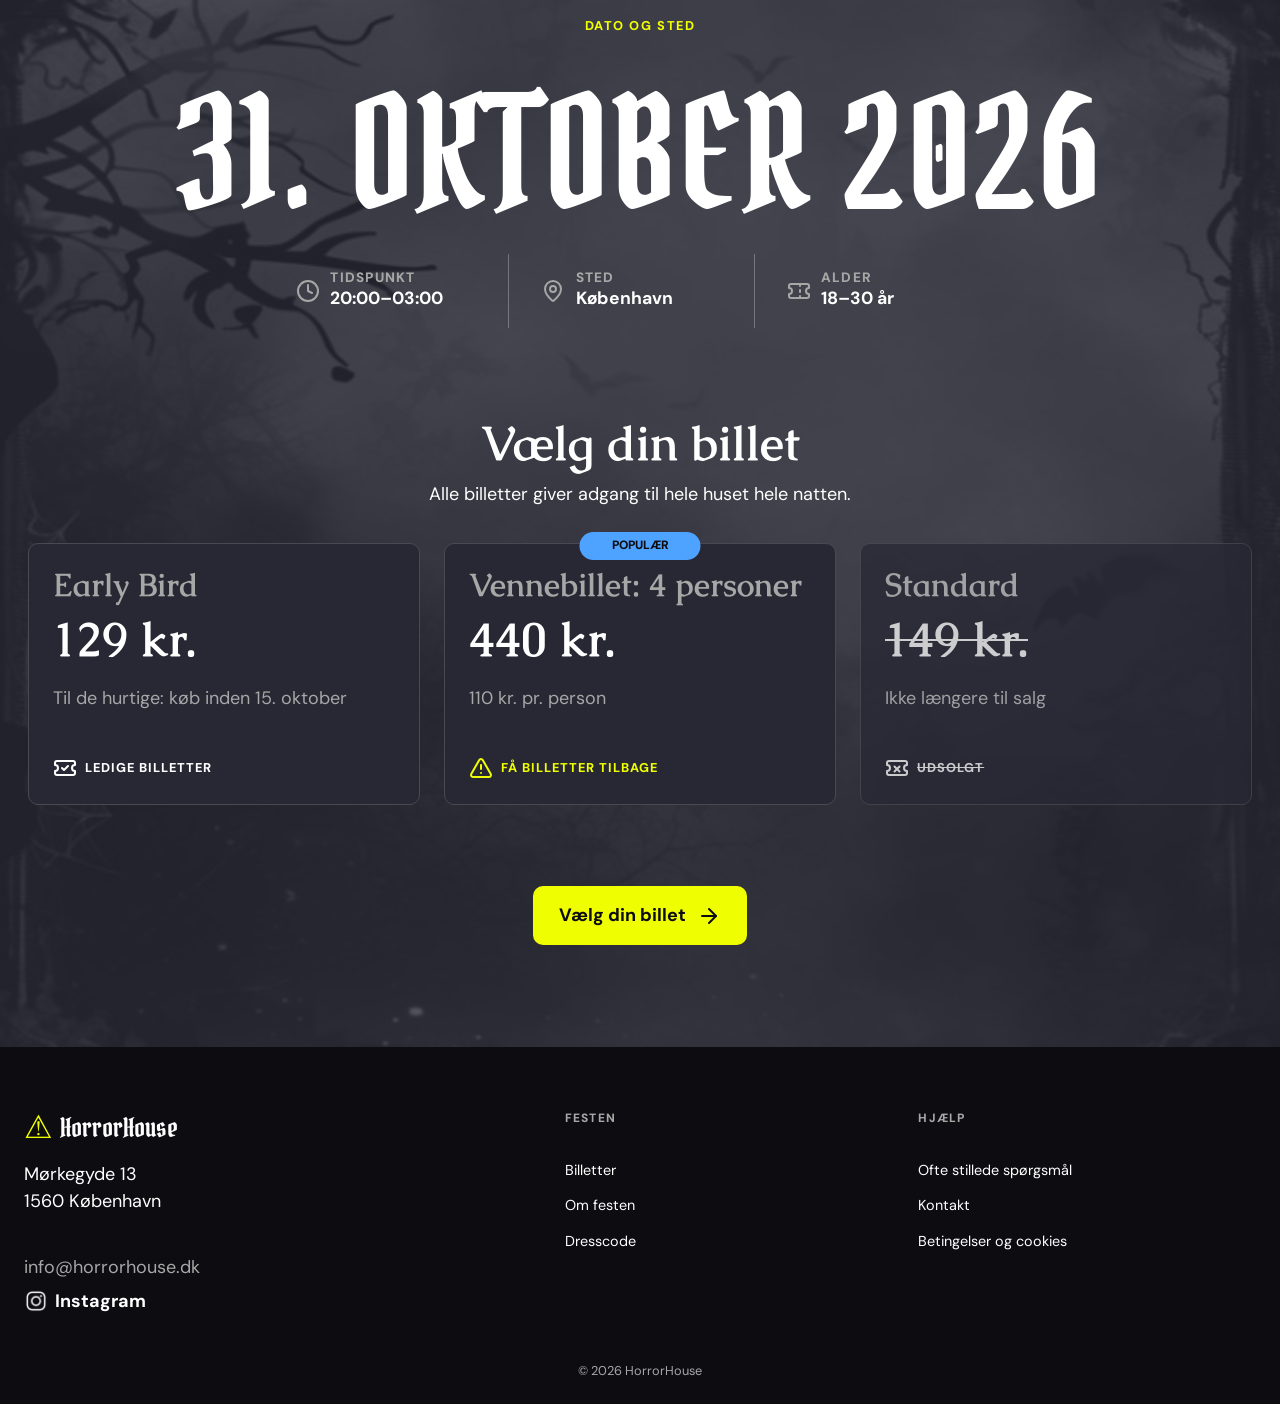
==== commit 0ed60906: "SEO og GEO" ====
--- a/index.html
+++ b/index.html
@@ -5,8 +5,79 @@
   <meta name="viewport" content="width=device-width, initial-scale=1">
   <title>HorrorHouse – halloweenfest i København</title>
   <meta name="description" content="Oplev HorrorHouse, en fiktiv gothic halloweenfest for 18–30-årige i København den 31. oktober 2026.">
+  <meta name="robots" content="index, follow">
+  <meta property="og:title" content="HorrorHouse – halloweenfest i København">
+  <meta property="og:description" content="Oplev HorrorHouse, en fiktiv gothic halloweenfest for 18–30-årige i København den 31. oktober 2026.">
+  <meta property="og:type" content="website">
+  <meta property="og:url" content="https://example.com/horrorhouse/index.html">
+  <meta property="og:image" content="https://example.com/horrorhouse/assets/images/home/hero.jpg">
+  <meta property="og:locale" content="da_DK">
   <link rel="stylesheet" href="css/style.css">
   <script src="js/script.js" defer></script>
+  <script type="application/ld+json">
+  {
+    "@context": "https://schema.org",
+    "@graph": [
+      {
+        "@type": "WebSite",
+        "@id": "#website",
+        "name": "HorrorHouse",
+        "inLanguage": "da"
+      },
+      {
+        "@type": "Event",
+        "@id": "#event",
+        "name": "HorrorHouse – halloweenfest i København",
+        "description": "Halloweenfest for 18–30-årige i et hjemsøgt hus i København med mørke rum, dansegulv og bar. Dresscoden er gothic.",
+        "startDate": "2026-10-31T20:00:00+01:00",
+        "endDate": "2026-11-01T03:00:00+01:00",
+        "eventStatus": "https://schema.org/EventScheduled",
+        "eventAttendanceMode": "https://schema.org/OfflineEventAttendanceMode",
+        "inLanguage": "da",
+        "typicalAgeRange": "18-30",
+        "location": {
+          "@type": "Place",
+          "name": "HorrorHouse",
+          "address": {
+            "@type": "PostalAddress",
+            "streetAddress": "Mørkegyde 13",
+            "postalCode": "1560",
+            "addressLocality": "København",
+            "addressCountry": "DK"
+          }
+        },
+        "organizer": {
+          "@type": "Organization",
+          "name": "HorrorHouse",
+          "email": "info@horrorhouse.dk"
+        },
+        "offers": [
+          {
+            "@type": "Offer",
+            "name": "Early Bird",
+            "price": "129",
+            "priceCurrency": "DKK",
+            "availability": "https://schema.org/InStock"
+          },
+          {
+            "@type": "Offer",
+            "name": "Vennebillet til fire personer",
+            "price": "440",
+            "priceCurrency": "DKK",
+            "availability": "https://schema.org/LimitedAvailability"
+          },
+          {
+            "@type": "Offer",
+            "name": "Standard",
+            "price": "149",
+            "priceCurrency": "DKK",
+            "availability": "https://schema.org/SoldOut"
+          }
+        ]
+      }
+    ]
+  }
+  </script>
 </head>
 <body>
   <svg xmlns="http://www.w3.org/2000/svg" style="display:none"><symbol id="i-calendar-days" viewBox="0 0 24 24"><path d="M8 2v3"/><path d="M16 2v3"/><rect x="3" y="3" width="18" height="18" rx="2"/><path d="M3 9h18"/><path d="M8 13h.01"/><path d="M12 13h.01"/><path d="M16 13h.01"/><path d="M8 17h.01"/><path d="M12 17h.01"/><path d="M16 17h.01"/></symbol><symbol id="i-clock" viewBox="0 0 24 24"><circle cx="12" cy="12" r="10"/><path d="M12 6v6l4 2"/></symbol><symbol id="i-map-pin" viewBox="0 0 24 24"><path d="M20 10c0 4.993-5.539 10.193-7.399 11.799a1 1 0 0 1-1.202 0C9.539 20.193 4 14.993 4 10a8 8 0 0 1 16 0"/><circle cx="12" cy="10" r="3"/></symbol><symbol id="i-ticket" viewBox="0 0 24 24"><path d="M2 9a3 3 0 0 1 0 6v2a2 2 0 0 0 2 2h16a2 2 0 0 0 2-2v-2a3 3 0 0 1 0-6V7a2 2 0 0 0-2-2H4a2 2 0 0 0-2 2Z"/><path d="M13 5v2"/><path d="M13 17v2"/><path d="M13 11v2"/></symbol><symbol id="i-ticket-check" viewBox="0 0 24 24"><path d="M2 9a3 3 0 0 1 0 6v2a2 2 0 0 0 2 2h16a2 2 0 0 0 2-2v-2a3 3 0 0 1 0-6V7a2 2 0 0 0-2-2H4a2 2 0 0 0-2 2Z"/><path d="m9 12 2 2 4-4"/></symbol><symbol id="i-ticket-x" viewBox="0 0 24 24"><path d="M2 9a3 3 0 0 1 0 6v2a2 2 0 0 0 2 2h16a2 2 0 0 0 2-2v-2a3 3 0 0 1 0-6V7a2 2 0 0 0-2-2H4a2 2 0 0 0-2 2Z"/><path d="m9.5 10.5 5 5"/><path d="m14.5 10.5-5 5"/></symbol><symbol id="i-arrow-right" viewBox="0 0 24 24"><path d="M5 12h14"/><path d="m12 5 7 7-7 7"/></symbol><symbol id="i-shirt" viewBox="0 0 24 24"><path d="M20.38 3.46 16 2a4 4 0 0 1-8 0L3.62 3.46a2 2 0 0 0-1.34 2.23l.58 3.47a1 1 0 0 0 .99.84H6v10c0 1.1.9 2 2 2h8a2 2 0 0 0 2-2V10h2.15a1 1 0 0 0 .99-.84l.58-3.47a2 2 0 0 0-1.34-2.23z"/></symbol><symbol id="i-mouth" viewBox="0 0 24 24"><path d="M2 12a50.5 50.5 0 0020 0 1 1 0 00-1-1"/><path d="M2.457 11.159a1 1 0 00-.307 1.369 11.59 11.59 0 0019.7 0 1 1 0 00-.308-1.368c-2.426-1.568-3.65-2.284-5.479-3.644a2.6 2.6 0 00-3.373.208 1 1 0 01-1.38 0 2.62 2.62 0 00-3.373-.208c-1.83 1.36-3.053 2.076-5.48 3.643"/></symbol><symbol id="i-drama" viewBox="0 0 24 24"><path d="M10 11h.01"/><path d="M14 6h.01"/><path d="M18 6h.01"/><path d="M6.5 13.1h.01"/><path d="M22 5c0 9-4 12-6 12s-6-3-6-12c0-2 2-3 6-3s6 1 6 3"/><path d="M17.4 9.9c-.8.8-2 .8-2.8 0"/><path d="M10.1 7.1C9 7.2 7.7 7.7 6 8.6c-3.5 2-4.7 3.9-3.7 5.6 4.5 7.8 9.5 8.4 11.2 7.4.9-.5 1.9-2.1 1.9-4.7"/><path d="M9.1 16.5c.3-1.1 1.4-1.7 2.4-1.4"/></symbol><symbol id="i-triangle-alert" viewBox="0 0 24 24"><path d="m21.73 18-8-14a2 2 0 0 0-3.48 0l-8 14A2 2 0 0 0 4 21h16a2 2 0 0 0 1.73-3"/><path d="M12 9v4"/><path d="M12 17h.01"/></symbol></svg>
@@ -14,13 +85,7 @@
   <header class="site-header">
     <a class="brand" href="index.html" aria-label="HorrorHouse – forside"><span class="brand-mark" aria-hidden="true">⚠</span><span>HorrorHouse</span></a>
     <button class="menu-toggle" type="button" aria-expanded="false" aria-controls="primary-navigation"><span class="sr-only">Åbn menu</span><span aria-hidden="true"></span></button>
-    <nav class="site-nav" id="primary-navigation" aria-label="Primær navigation">
-      <a href="index.html" aria-current="page">Hjem</a>
-      <a href="om-festen.html">Om festen</a>
-      <a href="dresscode.html">Dresscode</a>
-      <a href="kontakt.html">Kontakt</a>
-      <a class="button button-small" href="tilmelding.html">Tilmelding <svg class="icon" aria-hidden="true"><use href="#i-arrow-right"/></svg></a>
-    </nav>
+    <nav class="site-nav" id="primary-navigation" aria-label="Primær navigation"><ul><li><a href="index.html" aria-current="page">Hjem</a></li><li><a href="om-festen.html">Om festen</a></li><li><a href="dresscode.html">Dresscode</a></li><li><a href="kontakt.html">Kontakt</a></li><li><a class="button button-small" href="tilmelding.html">Tilmelding <svg class="icon" aria-hidden="true"><use href="#i-arrow-right"/></svg></a></li></ul></nav>
   </header>
 
   <main id="main-content" class="home-main">
@@ -36,7 +101,7 @@
       </div>
       <div class="container hero-content">
         <h1 id="home-title"><span class="hero-title-line">Du er udvalgt til Halloweenfest i</span> <span class="hero-title-brand pirata">HorrorHouse</span></h1>
-        <p class="hero-lead">En horrorfest i et hjemsøgt hus, hvor dresscoden er gothic. Tag dit mørkeste outfit på.</p>
+        <p class="hero-lead">En horrorfest for 18–30-årige i et hjemsøgt hus i København den 31. oktober 2026. Dresscoden er gothic – tag dit mørkeste outfit på.</p>
         <dl class="event-facts event-facts-hero">
           <div><dt><svg class="icon" aria-hidden="true"><use href="#i-calendar-days"/></svg>Dato</dt><dd>31. oktober</dd></div>
           <div><dt><svg class="icon" aria-hidden="true"><use href="#i-clock"/></svg>Tidspunkt</dt><dd>20:00–03:00</dd></div>
@@ -55,7 +120,7 @@
         <div class="home-about-intro">
           <p class="eyebrow">Om festen</p>
           <h2 id="about-home-title">Hvad er HorrorHouse?</h2>
-          <p>HorrorHouse er en halloweenfest for unge mellem 18 og 30 år i et forladt hus. Du udforsker mørke rum, danser i salen og bliver selv en del af universet gennem dit gothic outfit.</p>
+          <p>HorrorHouse er en halloweenfest for unge mellem 18 og 30 år i et hjemsøgt hus. Du udforsker mørke rum, danser i salen og bliver selv en del af universet gennem dit gothic outfit.</p>
           <a class="text-link" href="om-festen.html">Læs mere om festen <svg class="icon" aria-hidden="true"><use href="#i-arrow-right"/></svg></a>
         </div>
         <div class="card-scroller" tabindex="0" role="region" aria-label="Oplevelser – rul vandret for flere">
@@ -97,7 +162,7 @@
       <div class="tickets-overlay"></div>
       <div class="container tickets-content">
         <p class="eyebrow">Dato og sted</p>
-        <h2 id="tickets-home-title"><span class="date-part display-number">31.</span> <span class="date-part">oktober</span> <span class="date-part">2026</span></h2>
+        <h2 id="tickets-home-title"><span class="sr-only">Dato, sted og billetter: </span><span class="date-part display-number">31.</span> <span class="date-part">oktober</span> <span class="date-part">2026</span></h2>
         <dl class="event-facts event-facts-bottom"><div><dt><svg class="icon" aria-hidden="true"><use href="#i-clock"/></svg>Tidspunkt</dt><dd>20:00–03:00</dd></div><div><dt><svg class="icon" aria-hidden="true"><use href="#i-map-pin"/></svg>Sted</dt><dd>København</dd></div><div><dt><svg class="icon" aria-hidden="true"><use href="#i-ticket"/></svg>Alder</dt><dd>18–30 år</dd></div></dl>
         <div class="tickets-heading"><h3>Vælg din billet</h3><p>Alle billetter giver adgang til hele huset hele&nbsp;natten.</p></div>
         <div class="ticket-grid">
@@ -114,7 +179,7 @@
     <div class="container footer-grid">
       <div class="footer-brand"><a class="brand" href="index.html"><span class="brand-mark" aria-hidden="true">⚠</span><span>HorrorHouse</span></a><address>Mørkegyde 13<br>1560 København</address></div>
       <div class="footer-contact"><a href="mailto:info@horrorhouse.dk">info@horrorhouse.dk</a><a class="instagram" href="https://www.instagram.com/" aria-label="HorrorHouse på Instagram"><img src="assets/images/home/home-12.png" width="100" height="100" alt=""> Instagram</a></div>
-      <nav class="footer-nav" aria-label="Footer navigation"><div><h2>Festen</h2><a href="tilmelding.html">Billetter</a><a href="om-festen.html">Om festen</a><a href="dresscode.html">Dresscode</a></div><div><h2>Hjælp</h2><a href="kontakt.html#faq">Ofte stillede spørgsmål</a><a href="kontakt.html">Kontakt</a><span>Betingelser og cookies</span></div></nav>
+      <nav class="footer-nav" aria-label="Footer navigation"><div><h2>Festen</h2><ul><li><a href="tilmelding.html">Billetter</a></li><li><a href="om-festen.html">Om festen</a></li><li><a href="dresscode.html">Dresscode</a></li></ul></div><div><h2>Hjælp</h2><ul><li><a href="kontakt.html#faq">Ofte stillede spørgsmål</a></li><li><a href="kontakt.html">Kontakt</a></li><li><a href="#">Betingelser og cookies</a></li></ul></div></nav>
     </div><p class="copyright">© 2026 HorrorHouse</p>
   </footer>
 </body>
--- a/css/style.css
+++ b/css/style.css
@@ -323,6 +323,22 @@
 
 .site-nav.is-open {
   display: flex;
+}
+
+/* Menuen er en liste: ul bærer det flex-layout, som .site-nav havde før, og li strækker linket til fuld bredde */
+.site-nav ul {
+  display: flex;
+  flex-direction: column;
+  align-items: stretch;
+  gap: 65px;
+  list-style: none;
+  margin: 0;
+  padding: 0;
+}
+
+.site-nav li {
+  display: flex;
+  flex-direction: column;
 }
 
 /* Mobilmenu: centrerede links på 36 px uden streger imellem */
@@ -1181,10 +1197,9 @@
   margin: 0;
 }
 
-/* Ikon til venstre, tydeligt label (dt) over værdien (dd), og en streg mellem hver oplysning */
+/* Tydeligt label (dt) over værdien (dd), og en streg mellem hver oplysning */
 .invitation-details > div {
-  position: relative;
-  padding: 1rem 0 1rem 3.25rem;
+  padding: 1rem 0;
   border-top: 1px solid var(--gray-2);
 }
 
@@ -1203,16 +1218,6 @@
   font-size: 1.25rem;
   font-weight: 700;
   line-height: 1.3;
-}
-
-.invitation-details .icon {
-  position: absolute;
-  top: 50%;
-  left: .25rem;
-  width: 28px;
-  height: 28px;
-  transform: translateY(-50%);
-  color: var(--yellow);
 }
 
 .numbered > div > span,
@@ -1302,8 +1307,13 @@
   margin-bottom: 0;
 }
 
-.dresscode-hero h2 {
+/* Underrubrikken er et afsnit (ikke en overskrift), men ser ud som den tidligere h2 */
+.dresscode-hero .page-hero-content > p.hero-subtitle {
+  max-width: none;
+  font-family: Caudex, serif;
   font-size: clamp(1.7rem, 4vw, 3rem);
+  line-height: 1.08;
+  margin-bottom: 1.25rem;
 }
 
 .swatches {
@@ -1407,11 +1417,16 @@
 /* === Signup page and form === */
 
 .signup-hero {
-  min-height: 580px;
-  background-image: url("../assets/images/signup/signup-07.png");
+  min-height: 400px; /* mobilbilledet er 402 × 400 px */
+  background-image: url("../assets/images/signup/hero-mobile-signup.png");
   display: flex;
   align-items: center;
-  padding: 5rem 0;
+  padding: 3rem 0;
+}
+
+/* Ingen gradient-overlay: billedet har 66 % styrke oven på --black (#0d0d11), dvs. en flad tone på 34 % */
+.signup-hero .hero-overlay {
+  background: rgba(13, 13, 17, .34);
 }
 
 .signup-hero > .container {
@@ -1448,11 +1463,12 @@
 .signup-section {
   position: relative;
   isolation: isolate;
-  background: url("../assets/images/signup/signup-01.png") center/cover no-repeat;
-}
-
+  background: url("../assets/images/signup/signup-mobile.png") center/cover no-repeat;
+}
+
+/* Samme princip som herotet: billedet har 66 % styrke oven på --black, ingen mørk overlay */
 .signup-overlay {
-  background: rgba(13, 13, 17, .82);
+  background: rgba(13, 13, 17, .34);
   z-index: -1;
 }
 
@@ -1530,12 +1546,24 @@
   border: 2px solid var(--error);
 }
 
+/* Fejl: koral ikon og "FEJL!", forklaringen er hvid. Farven er aldrig den eneste indikator (ikon + tekst). */
 .field-error {
+  display: flex;
+  align-items: flex-start;
+  gap: .6rem;
   min-height: 1.25em;
   margin: .35rem 0 0;
+  color: var(--white);
+  font-size: 1rem;
+}
+
+.field-error .icon,
+.field-error strong {
   color: var(--error);
-  font-size: .9rem;
-  font-weight: 700;
+}
+
+.field-error strong {
+  text-transform: uppercase;
 }
 
 .field-hint,
@@ -1543,6 +1571,19 @@
   margin: .4rem 0 0;
   color: #d0d0d5;
   font-size: .9rem;
+}
+
+/* Succes: blå check, teksten er hvid */
+.field-success {
+  display: flex;
+  align-items: flex-start;
+  gap: .6rem;
+  color: var(--white);
+}
+
+.field-success .icon,
+.form-success .icon {
+  color: var(--blue);
 }
 
 .privacy-note {
@@ -1587,11 +1628,16 @@
 /* === Contact page and FAQ === */
 
 .contact-hero {
-  min-height: 520px;
-  background-image: url("../assets/images/contact/contact-02.png");
+  min-height: 400px; /* mobilbilledet er 402 × 400 px */
+  background-image: url("../assets/images/signup/hero-mobile-signup.png");
   display: flex;
   align-items: center;
   padding: 4rem 0;
+}
+
+/* Ingen gradient-overlay: billedet har 66 % styrke oven på --black (#0d0d11), dvs. en flad tone på 34 % */
+.contact-hero .hero-overlay {
+  background: rgba(13, 13, 17, .34);
 }
 
 .contact-hero h1 {
@@ -1616,6 +1662,9 @@
 }
 
 .form-success {
+  display: flex;
+  align-items: flex-start;
+  gap: .75rem;
   padding: 1rem;
   border: 2px solid var(--yellow);
   border-radius: var(--radius);
@@ -1624,6 +1673,10 @@
   font-weight: 700;
 }
 
+.form-success[hidden] {
+  display: none;
+}
+
 .faq-list details {
   border-bottom: 1px solid #60606b;
 }
@@ -1636,6 +1689,11 @@
   font-weight: 600;
 }
 
+.faq-list summary h3 {
+  margin: 0;
+  font: inherit;
+}
+
 .faq-list summary::-webkit-details-marker {
   display: none;
 }
@@ -1725,6 +1783,20 @@
   display: flex;
   flex-direction: column;
   gap: .9rem;
+}
+
+.footer-nav ul {
+  display: flex;
+  flex-direction: column;
+  gap: .9rem;
+  list-style: none;
+  margin: 0;
+  padding: 0;
+}
+
+.footer-nav li {
+  display: flex;
+  flex-direction: column;
 }
 
 .footer-nav a,
@@ -1819,6 +1891,34 @@
     background-size: 1440px auto;
     background-position: right top;
   }
+
+  /* Hero-intro: lidt luft til højre, så teksten ikke løber helt ud til skærmkanten */
+  .about-hero .page-hero-content > p:not(.eyebrow):not(.hero-meta) {
+    padding-right: 1.5rem;
+  }
+
+  /* "Det venter dig": korttekst flugter med billedets venstrekant (som på desktop) i stedet for at stå indrykket */
+  .image-card.numbered {
+    background: transparent;
+    border-radius: 0;
+  }
+
+  .image-card.numbered img {
+    border-radius: var(--radius);
+  }
+
+  .image-card.numbered > div {
+    padding: 1rem 0 0;
+  }
+
+  /* "Aftenens forløb": tidslinjen rykkes lidt ind fra skærmkanten */
+  .timeline {
+    margin-left: 1rem;
+  }
+
+  .timeline li {
+    padding-left: 1.5rem;
+  }
 }
 
 
@@ -1988,6 +2088,12 @@
     align-items: center;
     gap: .7rem;
     overflow: visible;
+  }
+
+  .site-nav ul {
+    flex-direction: row;
+    align-items: center;
+    gap: .7rem;
   }
 
   .site-nav a {
@@ -2146,6 +2252,22 @@
     height: 520px;
   }
 
+  /* Om festen: invitationsboksen er smallere end kolonnen og flugter med containerens højre kant */
+  .invitation {
+    width: 100%; /* uden width krymper justify-self: end boksen til indholdets bredde */
+    max-width: 440px;
+    justify-self: end;
+  }
+
+  /* Dresscode "Find dit look": tal og tag hører sammen, titel og beskrivelse hører sammen – med luft imellem de to grupper */
+  .look-card b {
+    margin: .3rem 0 1.25rem;
+  }
+
+  .look-card h3 {
+    margin-bottom: .5rem;
+  }
+
   .cta-band-desktop-only {
     display: block;
   }
@@ -2193,12 +2315,41 @@
     height: 26px;
   }
 
-  /* Alle heroer har samme højde som forsidens (Figma: 790 px) */
+  /* Heroerne har samme højde som forsidens (Figma: 790 px) – undtagen Kontakt og Tilmelding */
   .home-hero,
-  .page-hero,
-  .signup-hero,
+  .page-hero {
+    min-height: 790px;
+  }
+
+  /* Tilmelding: lavere hero end forsidens. Billedet er centreret og beskåret oppe og nede; 620 px er valgt, så hele månen er med. */
+  .signup-hero {
+    min-height: 620px;
+    background-image: url("../assets/images/signup/signup-07.png");
+    background-position: center;
+  }
+
+  /* Tilmelding: desktop-billedet til formularsektionen (mobil bruger hero-mobile-signup.png og signup-mobile.png) */
+  .signup-section {
+    background-image: url("../assets/images/signup/signup-01.png");
+  }
+
+  /*
+    Kontakt: lav hero (Figma: 392 px). Billedet står i fuld bredde og er forskudt opad (Figma: -286 px),
+    så træerne og tågen fra bunden af billedet vises. "Har du spørgsmål?" står på én linje (Figma: 86 px + 96 px).
+  */
   .contact-hero {
-    min-height: 790px;
+    min-height: 392px;
+    background-image: url("../assets/images/contact/contact-02.png");
+    background-position: center 68%;
+  }
+
+  .contact-hero h1 {
+    max-width: none;
+    font-size: 5.375rem;
+  }
+
+  .contact-hero h1 .pirata {
+    font-size: 6rem;
   }
 
   /* Fælles hero-farve for Om festen og Dresscode: grå bund med en mørk tone, der er lysere end menu og sektion under */
@@ -2284,6 +2435,31 @@
     background: var(--hero-tint);
   }
 
+  .dresscode-hero h1 {
+    color: var(--white);
+  }
+
+  /*
+    Dresscode "Sådan sammensætter du et look": overskrift og tekst løftes ud over begge kolonner (så titlen kan stå på én linje),
+    og trinene centreres lodret ud for billedet. Wrapperen er kun layout, så den fjernes fra gridet.
+  */
+  .styling-section .split > div:first-child {
+    display: contents;
+  }
+
+  .styling-section .split {
+    row-gap: 0;
+  }
+
+  .styling-section .split > div > h2,
+  .styling-section .split > div > p {
+    grid-column: 1 / -1;
+  }
+
+  .styling-section .split > div > p {
+    max-width: 600px;
+  }
+
   .ticket-grid-detailed {
     align-items: stretch;
   }
@@ -2301,6 +2477,14 @@
 @media (max-width: 374px) {
   .container {
     width: min(100% - 1.25rem, var(--container));
+  }
+
+  /* Scrollerne går ud i containerens margen: den negative margin skal følge den smallere margen (.625rem), ellers bliver siden for bred */
+  .card-scroller,
+  .ticket-grid {
+    margin-inline: -.625rem;
+    padding-inline: .625rem;
+    scroll-padding-inline: .625rem;
   }
 
   .site-header {
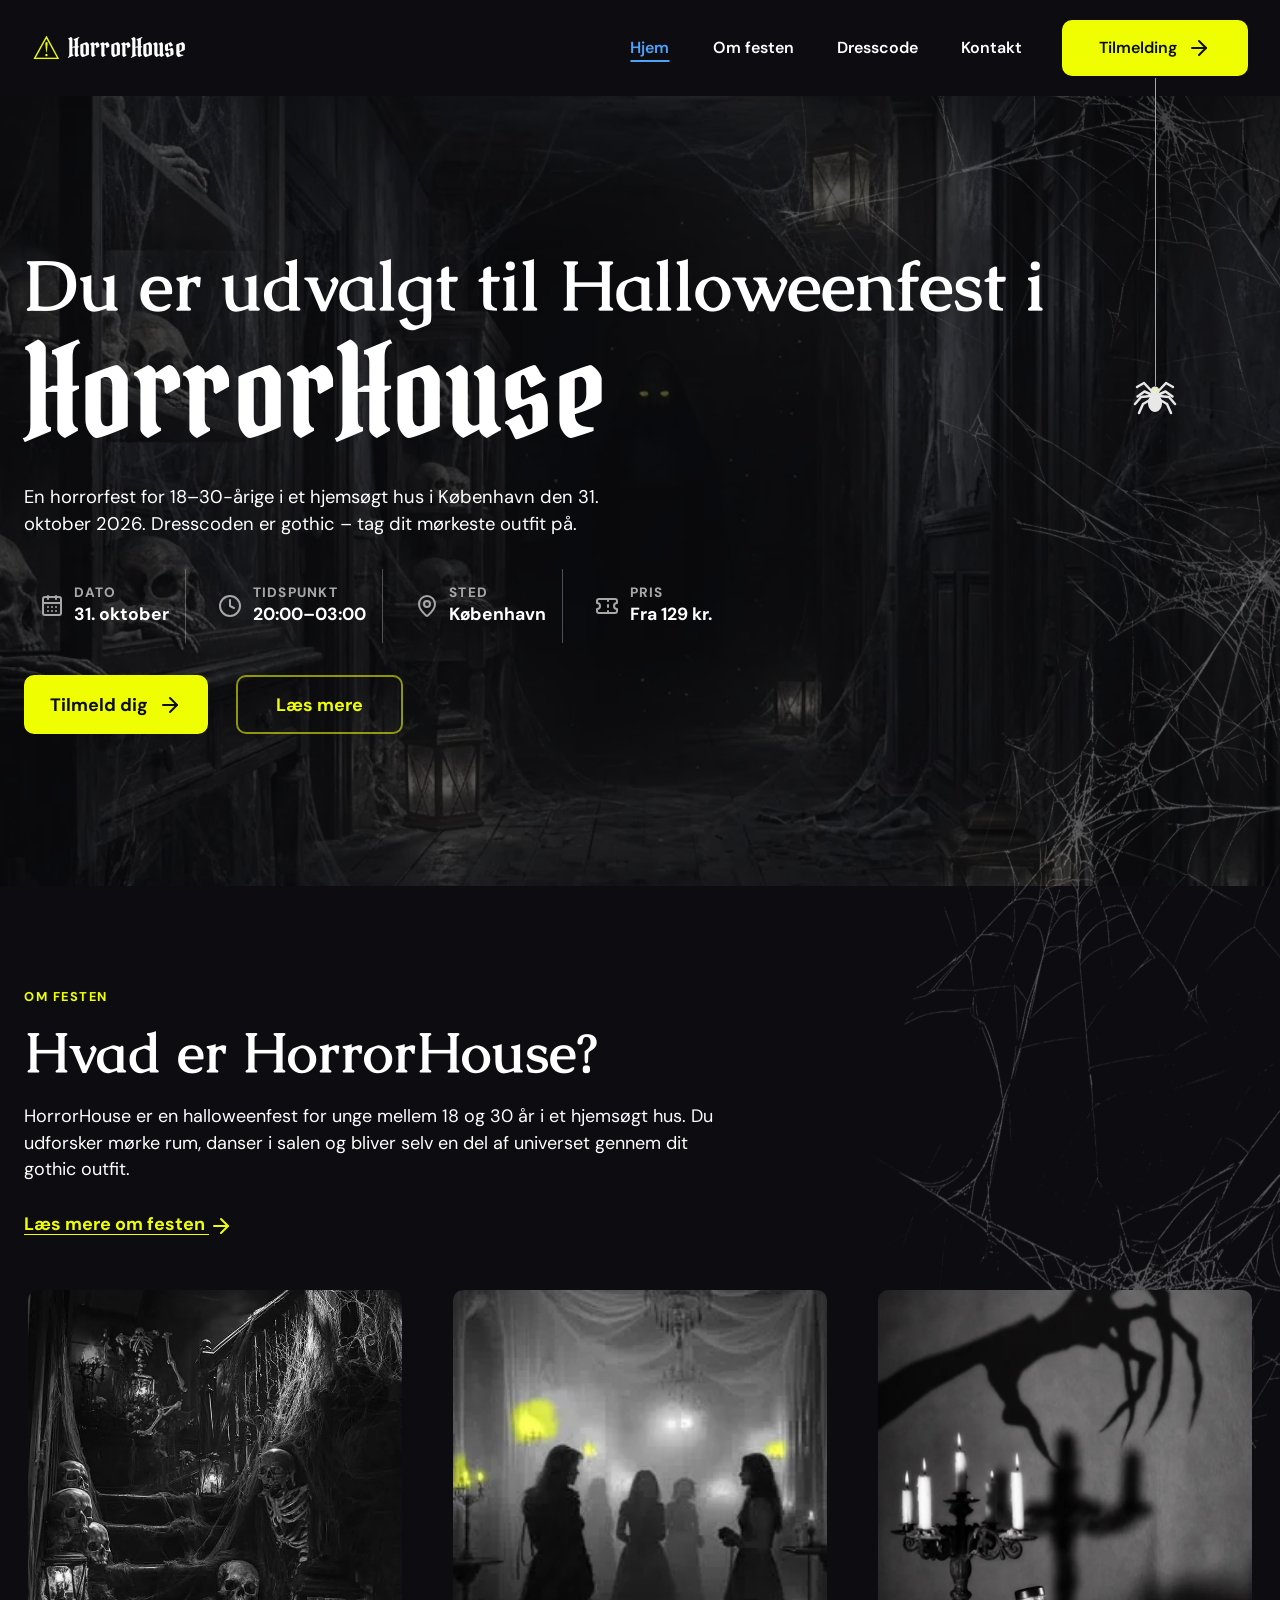
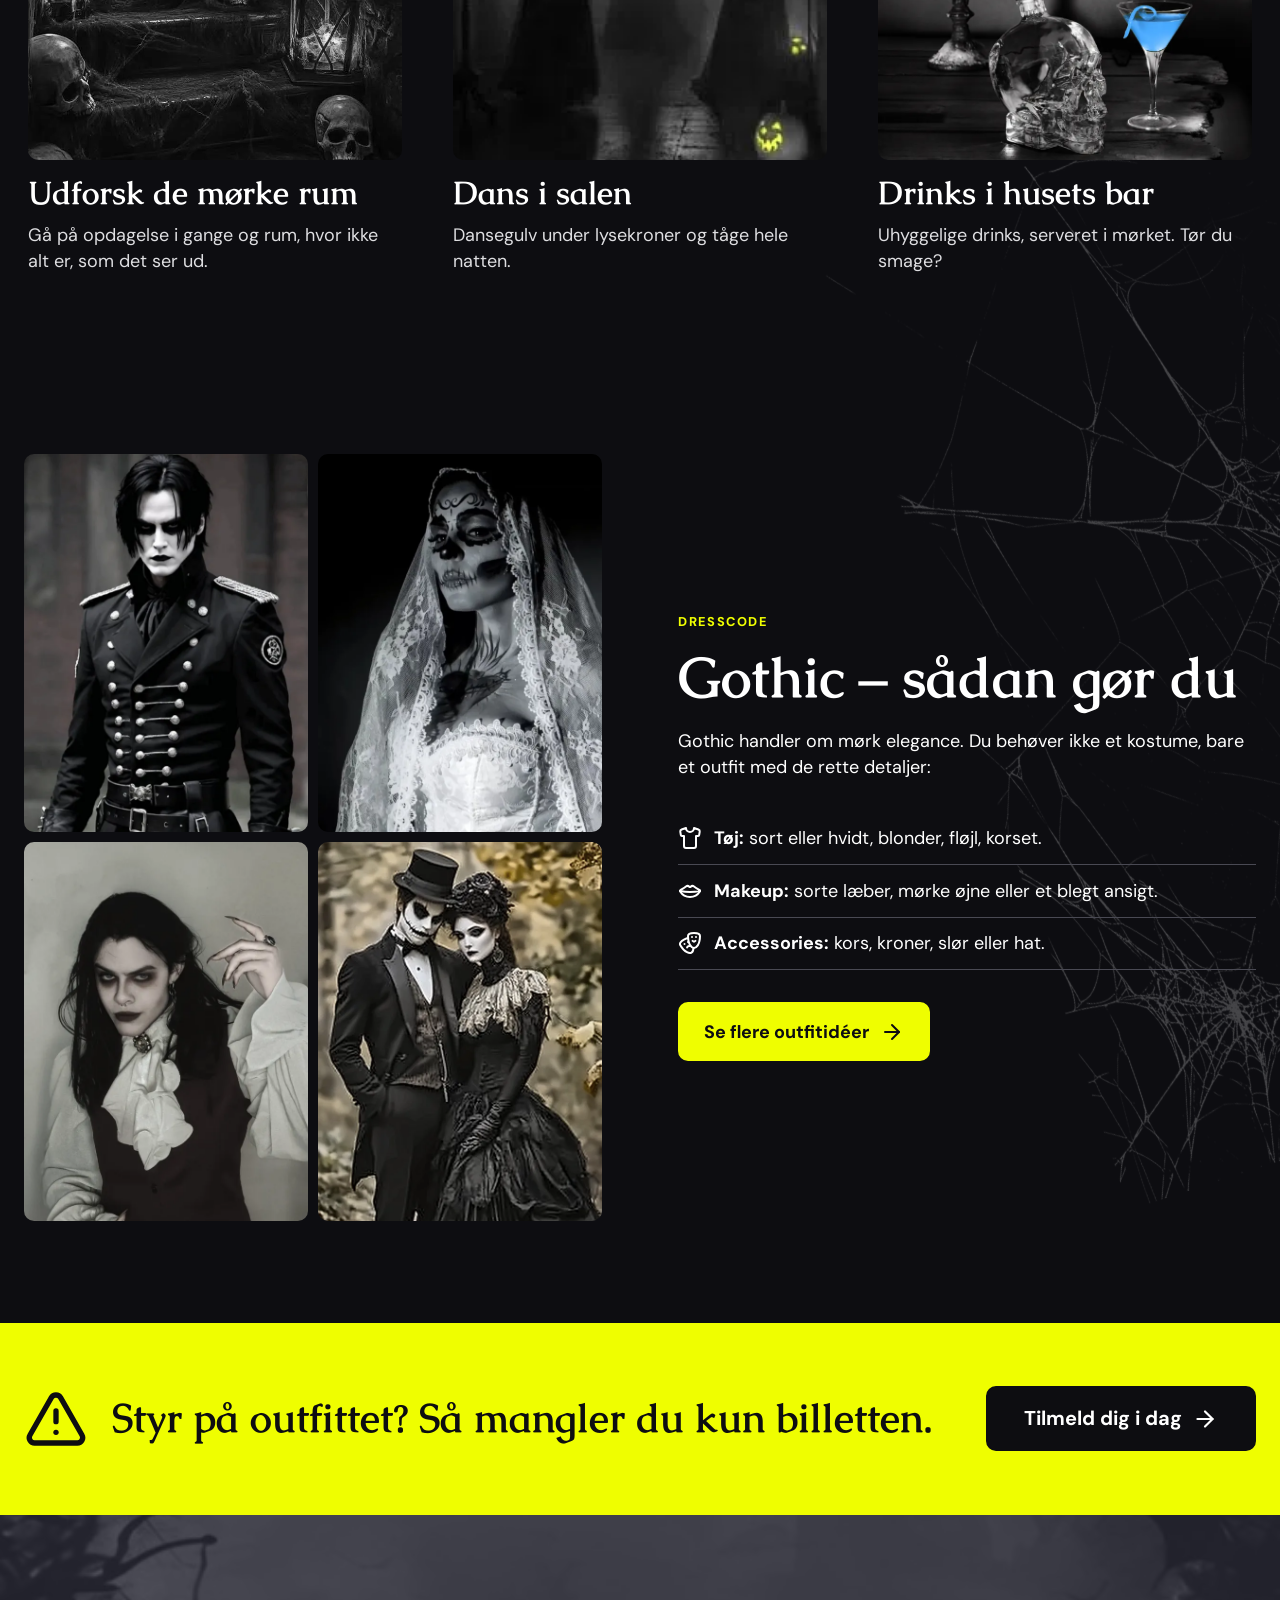
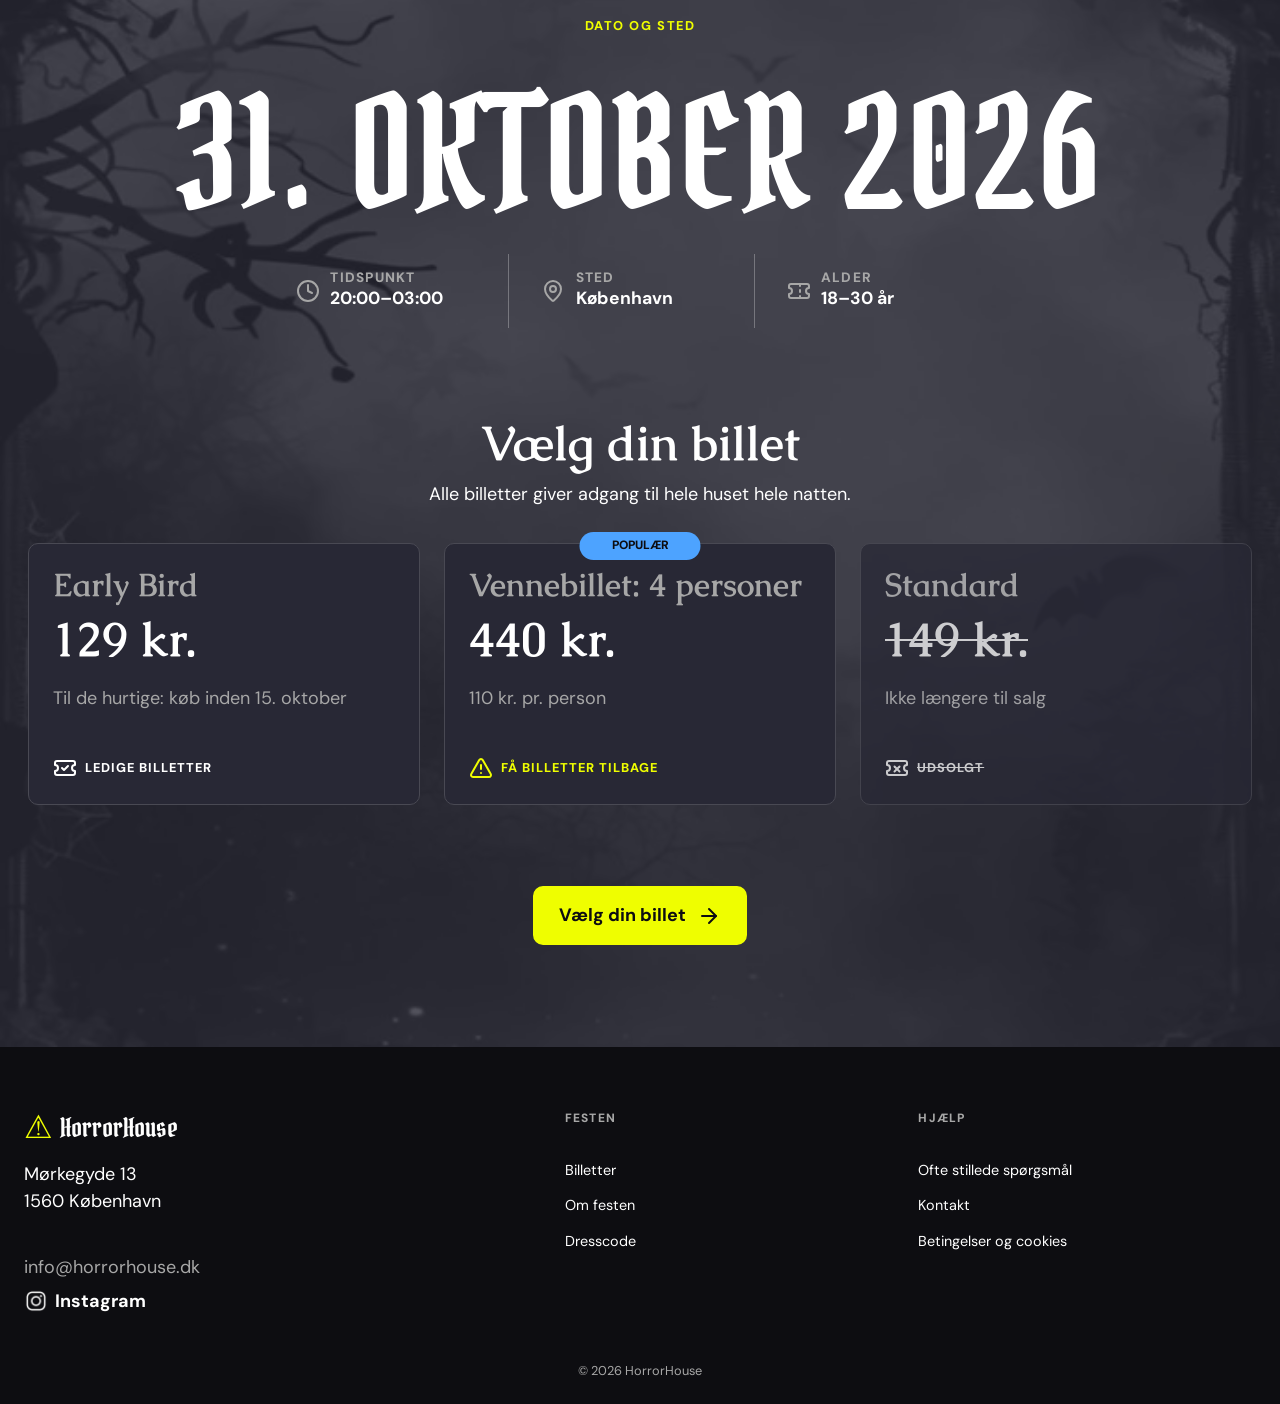
==== commit b33f4ba0: "PageSpeed optimering" ====
--- a/index.html
+++ b/index.html
@@ -5,7 +5,7 @@
   <meta name="viewport" content="width=device-width, initial-scale=1">
   <title>HorrorHouse – halloweenfest i København</title>
   <meta name="description" content="Oplev HorrorHouse, en fiktiv gothic halloweenfest for 18–30-årige i København den 31. oktober 2026.">
-  <meta name="robots" content="index, follow">
+  <meta name="robots" content="noindex, nofollow">
   <meta property="og:title" content="HorrorHouse – halloweenfest i København">
   <meta property="og:description" content="Oplev HorrorHouse, en fiktiv gothic halloweenfest for 18–30-årige i København den 31. oktober 2026.">
   <meta property="og:type" content="website">
@@ -91,12 +91,12 @@
   <main id="main-content" class="home-main">
     <section class="home-hero hero-dark" aria-labelledby="home-title">
       <div class="hero-media" aria-hidden="true">
-        <img class="hero-image" src="assets/images/home/hero.jpg" width="1376" height="768" alt="" fetchpriority="high">
+        <img class="hero-image" src="assets/images/home/hero.webp" srcset="assets/images/home/hero-800.webp 800w, assets/images/home/hero.webp 1376w" sizes="100vw" width="1376" height="768" alt="" fetchpriority="high">
         <div class="hero-overlay"></div>
       </div>
       <div class="decor-layer" aria-hidden="true">
-        <div class="web web-hero-2"><div class="web-shape"><img class="web-image" src="assets/images/home/web.png" width="673" height="1200" alt=""></div></div>
-        <div class="web web-hero-1"><div class="web-shape"><img class="web-image" src="assets/images/home/web.png" width="673" height="1200" alt=""></div></div>
+        <div class="web web-hero-2"><div class="web-shape"><img class="web-image" src="assets/images/home/web.webp" width="673" height="1200" alt=""></div></div>
+        <div class="web web-hero-1"><div class="web-shape"><img class="web-image" src="assets/images/home/web.webp" width="673" height="1200" alt=""></div></div>
         <div class="hero-thread"><img class="hero-spider" src="assets/icons/figma-09.svg" width="50" height="50" alt=""></div>
       </div>
       <div class="container hero-content">
@@ -114,7 +114,7 @@
 
     <section class="section section-dark home-about-section" aria-labelledby="about-home-title">
       <div class="decor-layer" aria-hidden="true">
-        <div class="web web-about"><div class="web-shape"><img class="web-image" src="assets/images/home/web.png" width="673" height="1200" alt=""></div></div>
+        <div class="web web-about"><div class="web-shape"><img class="web-image" src="assets/images/home/web.webp" width="673" height="1200" alt=""></div></div>
       </div>
       <div class="container">
         <div class="home-about-intro">
@@ -124,23 +124,23 @@
           <a class="text-link" href="om-festen.html">Læs mere om festen <svg class="icon" aria-hidden="true"><use href="#i-arrow-right"/></svg></a>
         </div>
         <div class="card-scroller" tabindex="0" role="region" aria-label="Oplevelser – rul vandret for flere">
-          <article class="image-card"><img src="assets/images/home/home-1.jpg" width="723" height="960" loading="lazy" alt="Mørk trappe med spindelvæv, skeletter og lanterner"><div><h3>Udforsk de mørke rum</h3><p>Gå på opdagelse i gange og rum, hvor ikke alt er, som det ser ud.</p></div></article>
-          <article class="image-card"><img src="assets/images/home/home-05.png" width="236" height="419" loading="lazy" alt="Silhuetter af gæster i en tåget balsal"><div><h3>Dans i salen</h3><p>Dansegulv under lysekroner og tåge hele natten.</p></div></article>
-          <article class="image-card"><img src="assets/images/home/home-06.png" width="1024" height="1536" loading="lazy" alt="Blå drink og kranieflaske ved levende lys"><div><h3>Drinks i husets bar</h3><p>Uhyggelige drinks, serveret i mørket. Tør du smage?</p></div></article>
+          <article class="image-card"><img src="assets/images/home/home-1.webp" width="723" height="960" loading="lazy" alt="Mørk trappe med spindelvæv, skeletter og lanterner"><div><h3>Udforsk de mørke rum</h3><p>Gå på opdagelse i gange og rum, hvor ikke alt er, som det ser ud.</p></div></article>
+          <article class="image-card"><img src="assets/images/home/home-05.webp" width="236" height="419" loading="lazy" alt="Silhuetter af gæster i en tåget balsal"><div><h3>Dans i salen</h3><p>Dansegulv under lysekroner og tåge hele natten.</p></div></article>
+          <article class="image-card"><img src="assets/images/home/home-06.webp" width="1024" height="1536" loading="lazy" alt="Blå drink og kranieflaske ved levende lys"><div><h3>Drinks i husets bar</h3><p>Uhyggelige drinks, serveret i mørket. Tør du smage?</p></div></article>
         </div>
       </div>
     </section>
 
     <section class="section dresscode-preview" aria-labelledby="dresscode-home-title">
       <div class="decor-layer" aria-hidden="true">
-        <div class="web web-dresscode"><div class="web-shape"><img class="web-image" src="assets/images/home/web.png" width="673" height="1200" alt=""></div></div>
+        <div class="web web-dresscode"><div class="web-shape"><img class="web-image" src="assets/images/home/web.webp" width="673" height="1200" alt=""></div></div>
       </div>
       <div class="container split split-wide">
         <div class="portrait-grid" role="group" aria-label="Inspiration til gothic outfits">
-          <img src="assets/images/home/home-5.png" width="826" height="1264" loading="lazy" alt="Sort militærinspireret gothic outfit">
-          <img src="assets/images/home/home-13.jpg" width="736" height="1262" loading="lazy" alt="Gothic brudelook med hvidt slør og dramatisk makeup">
-          <img src="assets/images/home/home-3.png" width="826" height="1264" loading="lazy" alt="Gothic outfit med hvid skjorte og mørk vest">
-          <img src="assets/images/home/home-2.png" width="944" height="1772" loading="lazy" alt="Gothic par i sorte klassiske outfits">
+          <img src="assets/images/home/home-5.webp" width="826" height="1264" loading="lazy" alt="Sort militærinspireret gothic outfit">
+          <img src="assets/images/home/home-13.webp" width="736" height="1262" loading="lazy" alt="Gothic brudelook med hvidt slør og dramatisk makeup">
+          <img src="assets/images/home/home-3.webp" width="826" height="1264" loading="lazy" alt="Gothic outfit med hvid skjorte og mørk vest">
+          <img src="assets/images/home/home-2.webp" width="944" height="1772" loading="lazy" alt="Gothic par i sorte klassiske outfits">
         </div>
         <div>
           <p class="eyebrow">Dresscode</p>
--- a/css/style.css
+++ b/css/style.css
@@ -959,7 +959,7 @@
 }
 
 .tickets-home .tickets-overlay {
-  background: url("../assets/images/home/home-16.png") center/cover no-repeat;
+  background: url("../assets/images/home/home-16.webp") center/cover no-repeat;
   opacity: 20%;
   z-index: -1;
 }
@@ -1129,7 +1129,7 @@
 }
 
 .about-hero {
-  background-image: url("../assets/images/about/about-02.jpg");
+  background-image: url("../assets/images/about/about-02.webp");
   background-position: center;
 }
 
@@ -1293,7 +1293,7 @@
 
 .dresscode-hero {
   background-color: var(--black);
-  background-image: url("../assets/images/dresscode/dresscode-05.png");
+  background-image: url("../assets/images/dresscode/dresscode-05.webp");
   background-position: center top;
 }
 
@@ -1418,7 +1418,7 @@
 
 .signup-hero {
   min-height: 400px; /* mobilbilledet er 402 × 400 px */
-  background-image: url("../assets/images/signup/hero-mobile-signup.png");
+  background-image: url("../assets/images/signup/hero-mobile-signup.webp");
   display: flex;
   align-items: center;
   padding: 3rem 0;
@@ -1463,7 +1463,7 @@
 .signup-section {
   position: relative;
   isolation: isolate;
-  background: url("../assets/images/signup/signup-mobile.png") center/cover no-repeat;
+  background: url("../assets/images/signup/signup-mobile.webp") center/cover no-repeat;
 }
 
 /* Samme princip som herotet: billedet har 66 % styrke oven på --black, ingen mørk overlay */
@@ -1629,7 +1629,7 @@
 
 .contact-hero {
   min-height: 400px; /* mobilbilledet er 402 × 400 px */
-  background-image: url("../assets/images/signup/hero-mobile-signup.png");
+  background-image: url("../assets/images/signup/hero-mobile-signup.webp");
   display: flex;
   align-items: center;
   padding: 4rem 0;
@@ -2324,13 +2324,13 @@
   /* Tilmelding: lavere hero end forsidens. Billedet er centreret og beskåret oppe og nede; 620 px er valgt, så hele månen er med. */
   .signup-hero {
     min-height: 620px;
-    background-image: url("../assets/images/signup/signup-07.png");
+    background-image: url("../assets/images/signup/signup-07.webp");
     background-position: center;
   }
 
   /* Tilmelding: desktop-billedet til formularsektionen (mobil bruger hero-mobile-signup.png og signup-mobile.png) */
   .signup-section {
-    background-image: url("../assets/images/signup/signup-01.png");
+    background-image: url("../assets/images/signup/signup-01.webp");
   }
 
   /*
@@ -2339,7 +2339,7 @@
   */
   .contact-hero {
     min-height: 392px;
-    background-image: url("../assets/images/contact/contact-02.png");
+    background-image: url("../assets/images/contact/contact-02.webp");
     background-position: center 68%;
   }
 
@@ -2364,7 +2364,7 @@
   */
   .about-hero {
     background-color: var(--gray);
-    background-image: url("../assets/images/about/about-02.jpg"), var(--hero-tint);
+    background-image: url("../assets/images/about/about-02.webp"), var(--hero-tint);
     background-position: right top, 0 0;
     background-size: auto 100%, 100% 100%;
   }
@@ -2426,7 +2426,7 @@
 
   .dresscode-hero {
     background-color: var(--gray);
-    background-image: url("../assets/images/dresscode/dresscode-05.png");
+    background-image: url("../assets/images/dresscode/dresscode-05.webp");
     background-position: right top;
     background-size: auto 100%;
   }
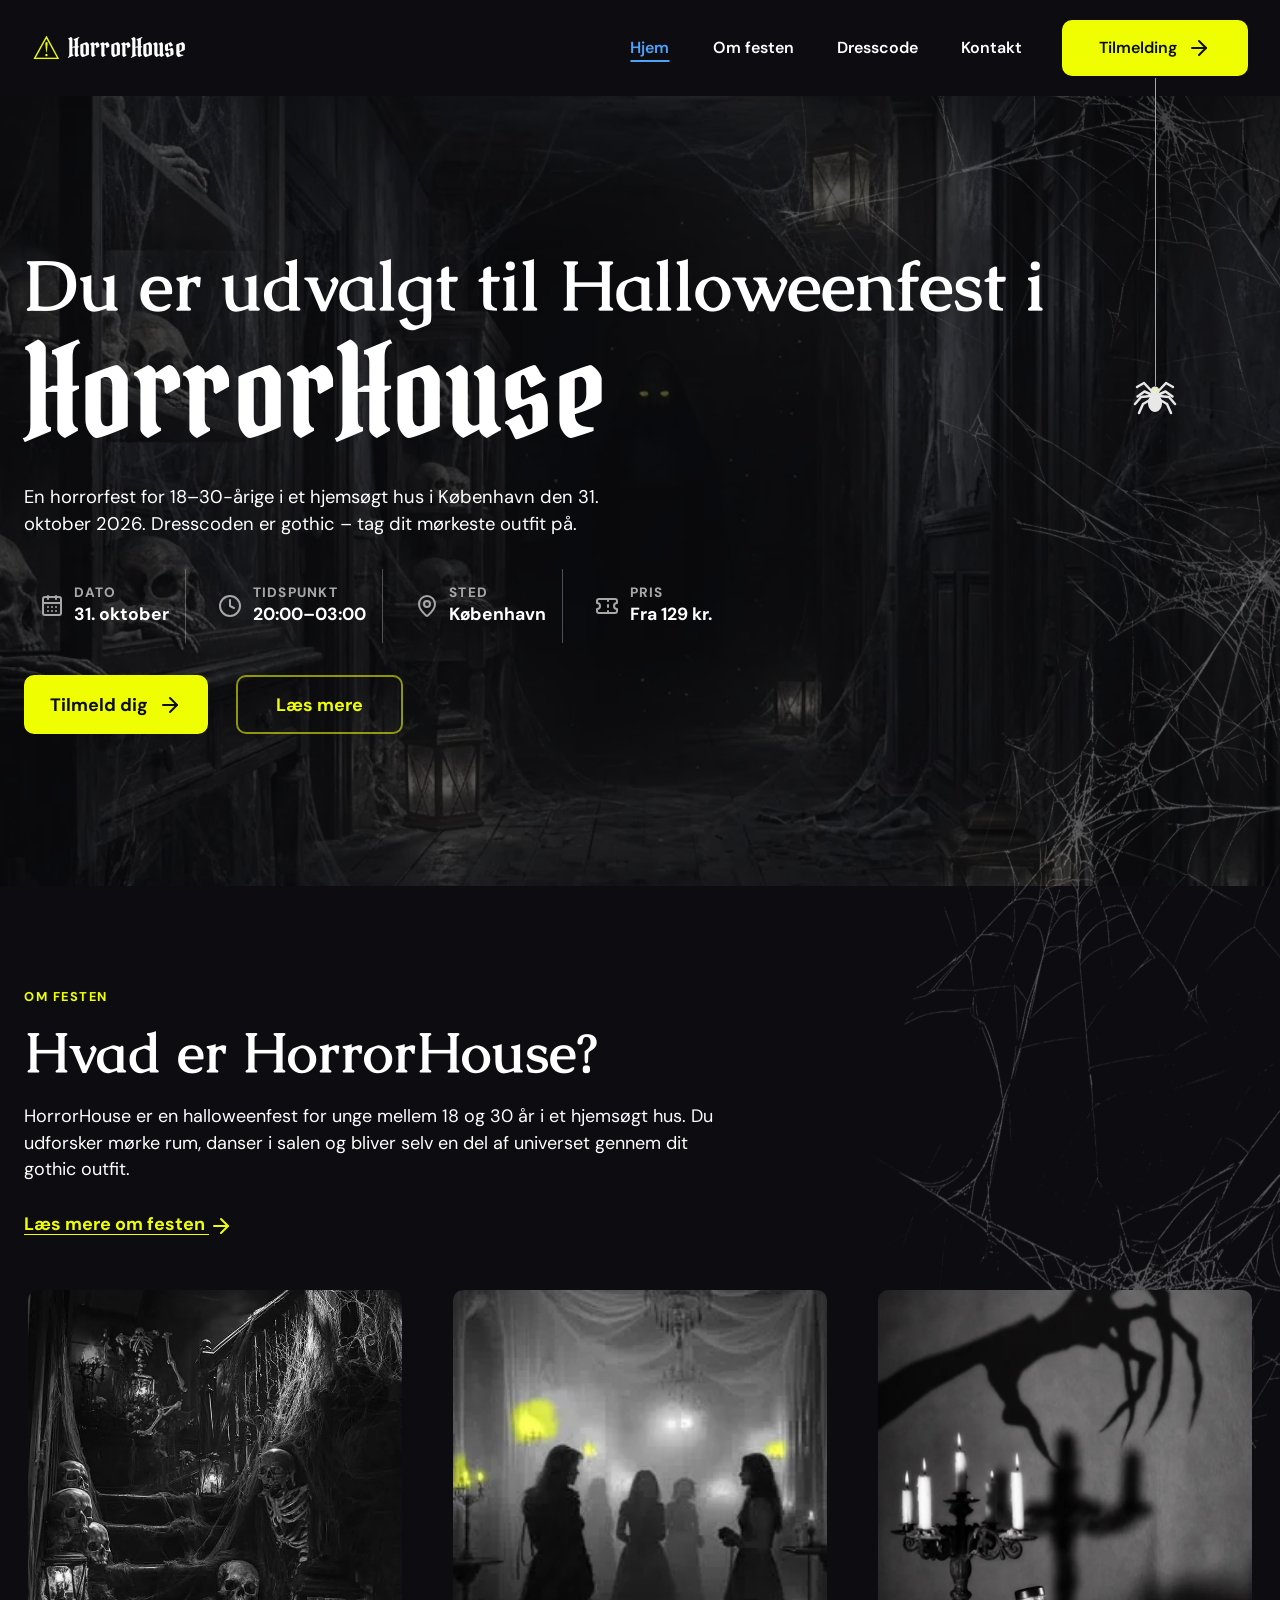
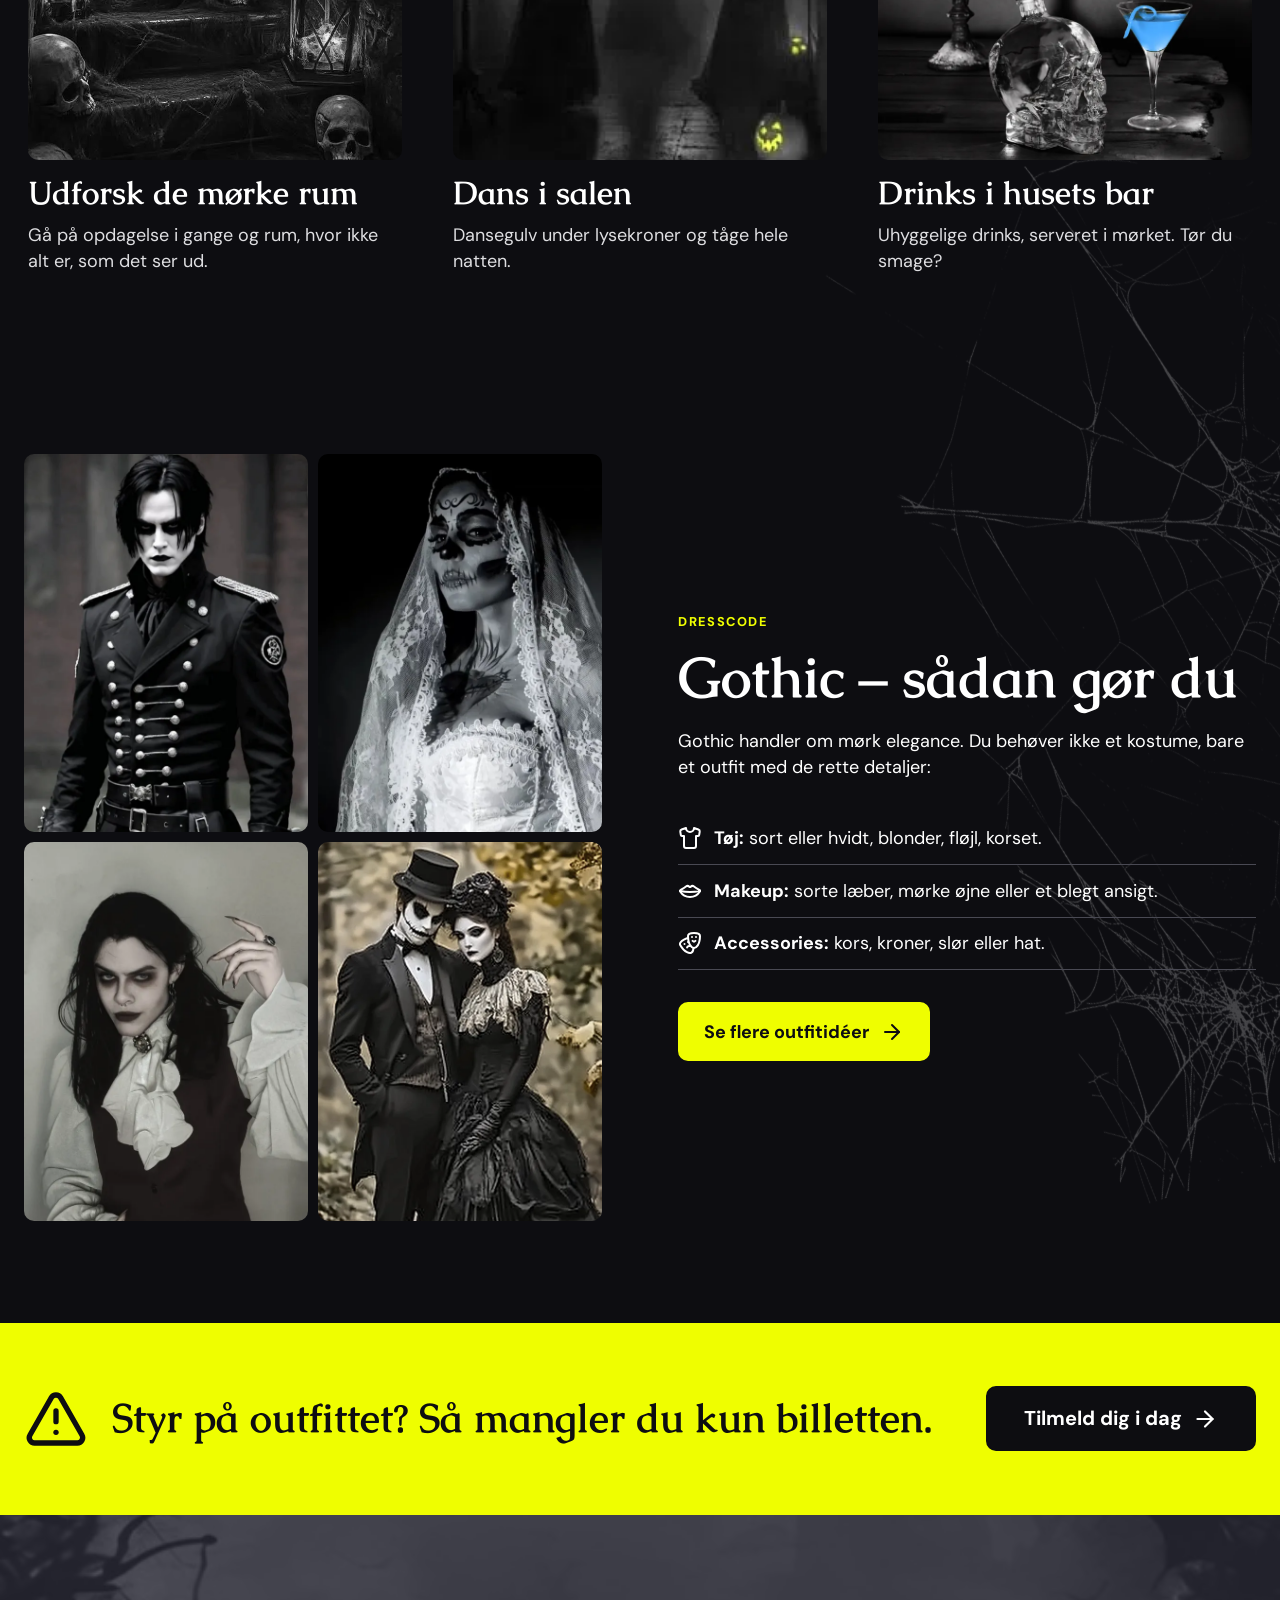
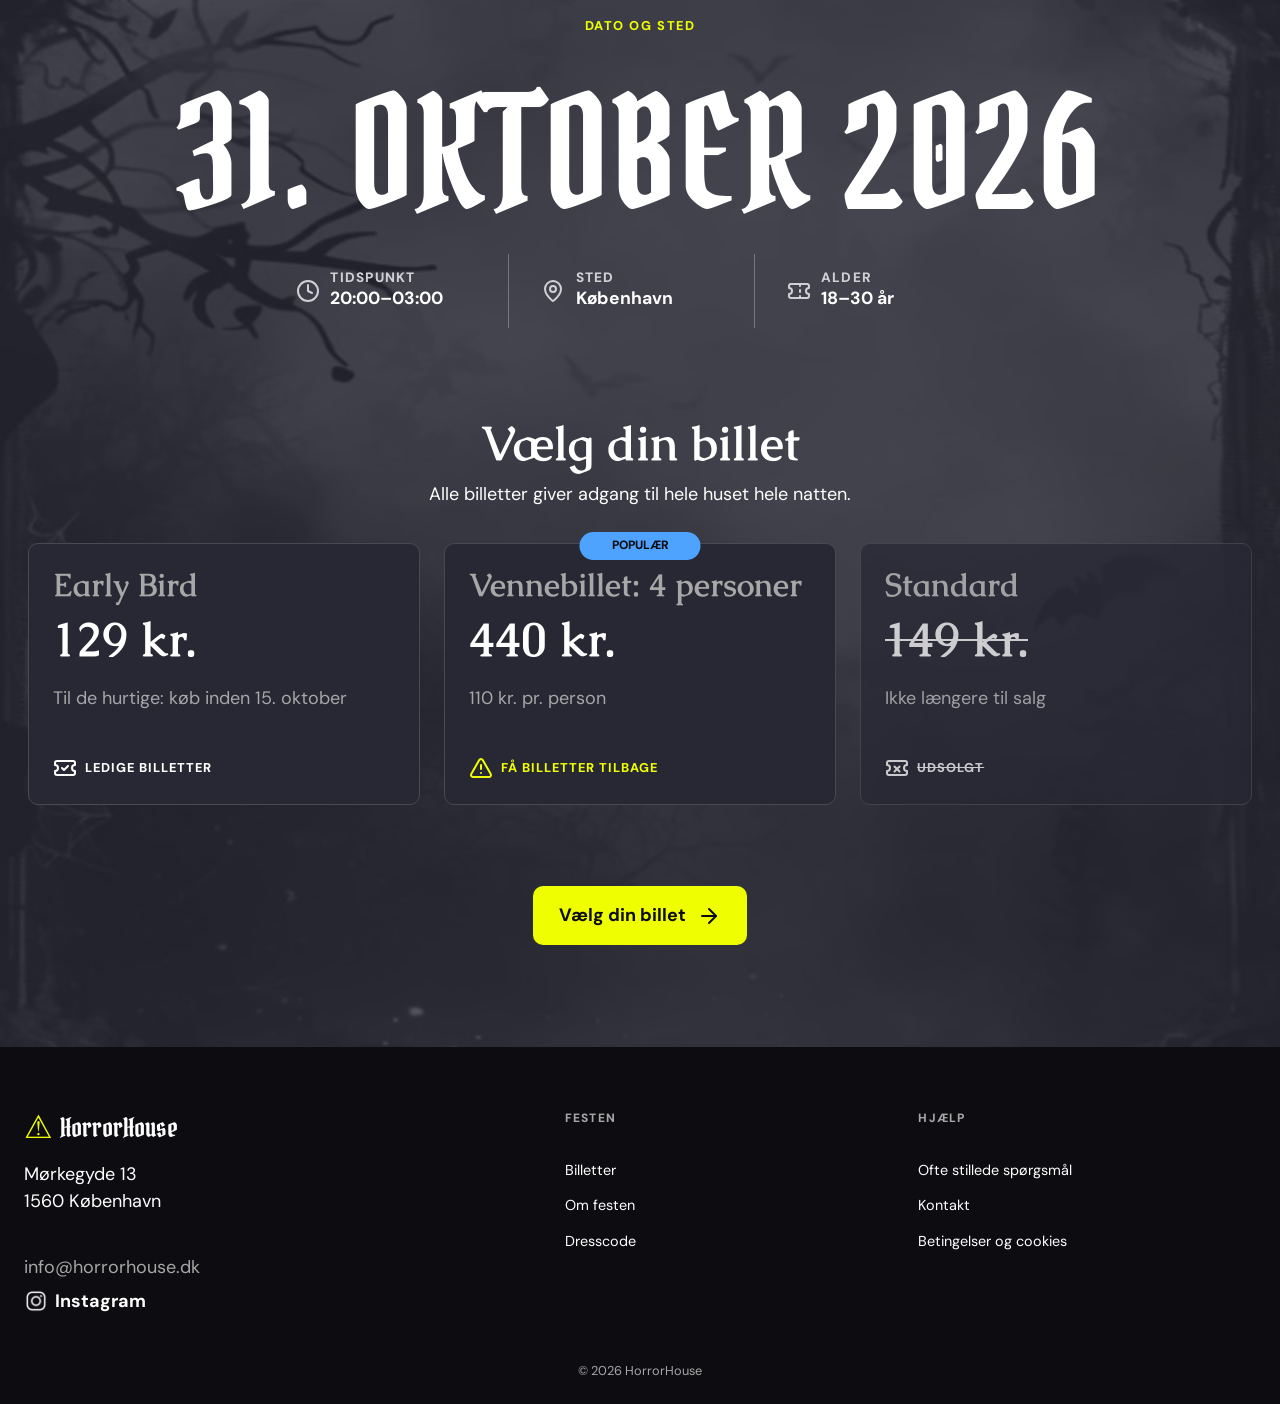
==== commit c598f478: "tilgængelighed og kvalitetssikring" ====
--- a/index.html
+++ b/index.html
@@ -2,10 +2,10 @@
 <html lang="da">
 <head>
   <meta charset="utf-8">
-  <meta name="viewport" content="width=device-width, initial-scale=1">
+  <meta name="viewport" content="width=device-width, initial-scale=1"><link rel="icon" href="data:,">
   <title>HorrorHouse – halloweenfest i København</title>
   <meta name="description" content="Oplev HorrorHouse, en fiktiv gothic halloweenfest for 18–30-årige i København den 31. oktober 2026.">
-  <meta name="robots" content="noindex, nofollow">
+  <meta name="robots" content="index, follow">
   <meta property="og:title" content="HorrorHouse – halloweenfest i København">
   <meta property="og:description" content="Oplev HorrorHouse, en fiktiv gothic halloweenfest for 18–30-årige i København den 31. oktober 2026.">
   <meta property="og:type" content="website">
@@ -35,6 +35,13 @@
         "eventAttendanceMode": "https://schema.org/OfflineEventAttendanceMode",
         "inLanguage": "da",
         "typicalAgeRange": "18-30",
+        "image": [
+          "https://horrorhouse.cappuccinocat.dk/assets/images/home/hero.jpg"
+        ],
+        "performer": {
+          "@type": "PerformingGroup",
+          "name": "Nattevagt Sound System"
+        },
         "location": {
           "@type": "Place",
           "name": "HorrorHouse",
@@ -49,6 +56,7 @@
         "organizer": {
           "@type": "Organization",
           "name": "HorrorHouse",
+          "url": "https://horrorhouse.cappuccinocat.dk/",
           "email": "info@horrorhouse.dk"
         },
         "offers": [
@@ -57,21 +65,27 @@
             "name": "Early Bird",
             "price": "129",
             "priceCurrency": "DKK",
-            "availability": "https://schema.org/InStock"
+            "availability": "https://schema.org/InStock",
+            "url": "https://horrorhouse.cappuccinocat.dk/tilmelding.html",
+            "validFrom": "2026-08-01T10:00:00+02:00"
           },
           {
             "@type": "Offer",
             "name": "Vennebillet til fire personer",
             "price": "440",
             "priceCurrency": "DKK",
-            "availability": "https://schema.org/LimitedAvailability"
+            "availability": "https://schema.org/LimitedAvailability",
+            "url": "https://horrorhouse.cappuccinocat.dk/tilmelding.html",
+            "validFrom": "2026-08-01T10:00:00+02:00"
           },
           {
             "@type": "Offer",
             "name": "Standard",
             "price": "149",
             "priceCurrency": "DKK",
-            "availability": "https://schema.org/SoldOut"
+            "availability": "https://schema.org/SoldOut",
+            "url": "https://horrorhouse.cappuccinocat.dk/tilmelding.html",
+            "validFrom": "2026-08-01T10:00:00+02:00"
           }
         ]
       }
--- a/css/style.css
+++ b/css/style.css
@@ -1103,6 +1103,7 @@
   flex-direction: column;
   align-items: center;
   gap: .4rem;
+  color: #d0d0d5; /* lysere end --muted: tekst ligger over baggrundsbillede (kontrast ≥ 4,5:1) */
 }
 
 .event-facts-bottom .icon {
@@ -1698,7 +1699,7 @@
   display: none;
 }
 
-.faq-list summary::after {
+.faq-list .faq-icon::after {
   content: "+";
   position: absolute;
   right: .4rem;
@@ -1706,7 +1707,7 @@
   font-size: 1.5rem;
 }
 
-.faq-list details[open] summary::after {
+.faq-list details[open] .faq-icon::after {
   content: "−";
 }
 
